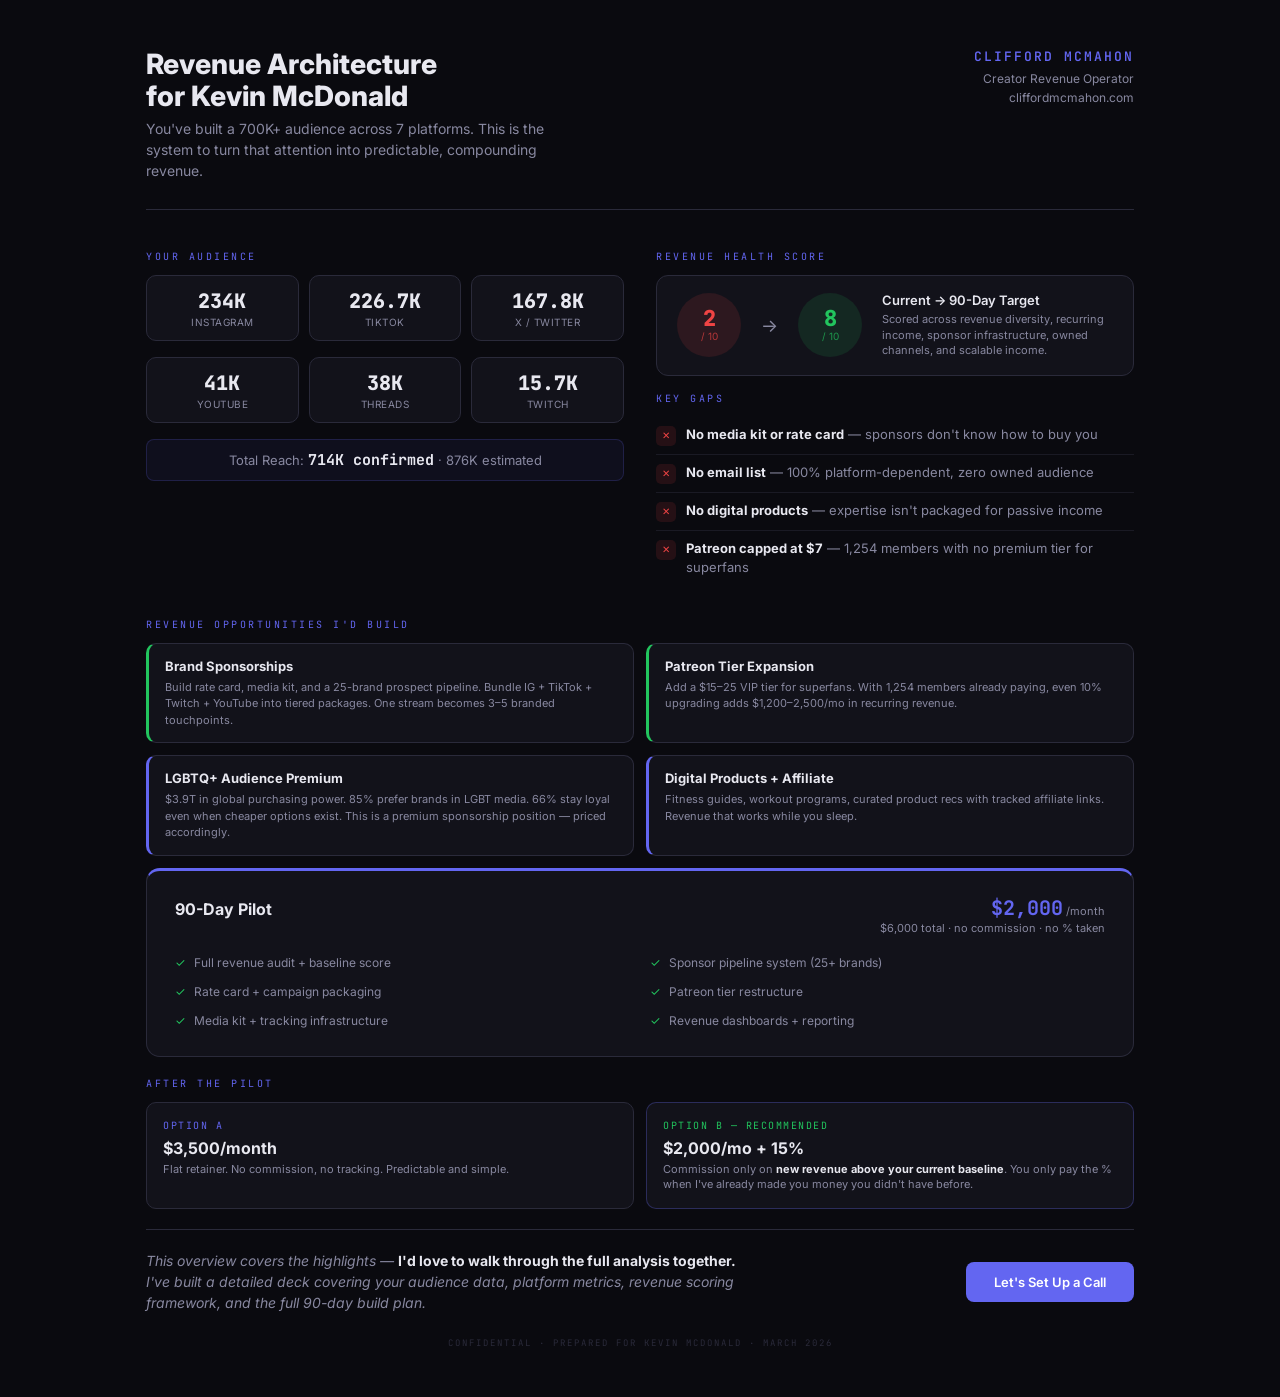
==== yourfriendkevin/index.html @ 560b9517 "Add Kevin's page at /yourfriendkevin" ====
<!DOCTYPE html>
<html lang="en">
<head>
<meta charset="UTF-8">
<meta name="viewport" content="width=device-width, initial-scale=1.0">
<title>Kevin McDonald — Revenue Architecture Overview</title>
<style>
  @import url('https://fonts.googleapis.com/css2?family=Inter:wght@300;400;500;600;700;800&family=JetBrains+Mono:wght@400;500&display=swap');

  :root {
    --bg: #0a0a0f;
    --surface: #12121a;
    --border: #2a2a3a;
    --text: #e8e8f0;
    --text-dim: #8888a0;
    --accent: #6366f1;
    --accent-glow: rgba(99,102,241,0.25);
    --green: #22c55e;
    --green-dim: rgba(34,197,94,0.12);
    --red: #ef4444;
    --red-dim: rgba(239,68,68,0.12);
  }

  * { margin: 0; padding: 0; box-sizing: border-box; }

  body {
    font-family: 'Inter', -apple-system, sans-serif;
    background: var(--bg);
    color: var(--text);
    min-height: 100vh;
    padding: 48px 56px;
    max-width: 1100px;
    margin: 0 auto;
  }

  /* ── HEADER ── */
  .header {
    display: flex;
    justify-content: space-between;
    align-items: flex-start;
    margin-bottom: 40px;
    padding-bottom: 28px;
    border-bottom: 1px solid var(--border);
  }

  .header-left h1 {
    font-size: 28px;
    font-weight: 800;
    line-height: 1.15;
    margin-bottom: 6px;
  }

  .header-left .tagline {
    font-size: 14px;
    color: var(--text-dim);
    line-height: 1.5;
    max-width: 420px;
  }

  .header-right {
    text-align: right;
    flex-shrink: 0;
  }

  .header-right .name {
    font-size: 13px;
    font-weight: 600;
    color: var(--accent);
    font-family: 'JetBrains Mono', monospace;
    text-transform: uppercase;
    letter-spacing: 2px;
    margin-bottom: 4px;
  }

  .header-right .contact {
    font-size: 12px;
    color: var(--text-dim);
    line-height: 1.6;
  }

  /* ── SECTION LABELS ── */
  .section-label {
    font-family: 'JetBrains Mono', monospace;
    font-size: 10px;
    text-transform: uppercase;
    letter-spacing: 2.5px;
    color: var(--accent);
    margin-bottom: 12px;
  }

  .section-title {
    font-size: 18px;
    font-weight: 700;
    margin-bottom: 16px;
  }

  /* ── TWO-COLUMN LAYOUT ── */
  .main-grid {
    display: grid;
    grid-template-columns: 1fr 1fr;
    gap: 32px;
    margin-bottom: 32px;
  }

  /* ── AUDIENCE STATS ── */
  .stats-row {
    display: grid;
    grid-template-columns: repeat(3, 1fr);
    gap: 10px;
    margin-bottom: 16px;
  }

  .stat-box {
    background: var(--surface);
    border: 1px solid var(--border);
    border-radius: 10px;
    padding: 12px 14px;
    text-align: center;
  }

  .stat-box .value {
    font-size: 20px;
    font-weight: 800;
    font-family: 'JetBrains Mono', monospace;
    color: var(--text);
  }

  .stat-box .label {
    font-size: 10px;
    color: var(--text-dim);
    text-transform: uppercase;
    letter-spacing: 0.5px;
    margin-top: 2px;
  }

  .total-reach {
    text-align: center;
    padding: 10px;
    background: rgba(99,102,241,0.06);
    border: 1px solid rgba(99,102,241,0.2);
    border-radius: 8px;
    font-size: 13px;
    color: var(--text-dim);
    margin-bottom: 4px;
  }

  .total-reach strong {
    color: var(--text);
    font-family: 'JetBrains Mono', monospace;
    font-size: 15px;
  }

  /* ── SCORE CARD ── */
  .score-card {
    display: flex;
    align-items: center;
    gap: 20px;
    background: var(--surface);
    border: 1px solid var(--border);
    border-radius: 12px;
    padding: 16px 20px;
    margin-bottom: 16px;
  }

  .score-circle {
    width: 64px;
    height: 64px;
    border-radius: 50%;
    display: flex;
    flex-direction: column;
    align-items: center;
    justify-content: center;
    flex-shrink: 0;
  }

  .score-circle .num {
    font-size: 22px;
    font-weight: 800;
    font-family: 'JetBrains Mono', monospace;
    line-height: 1;
  }

  .score-circle .denom {
    font-size: 10px;
    opacity: 0.7;
  }

  .score-detail { flex: 1; }

  .score-detail .score-title {
    font-size: 13px;
    font-weight: 600;
    margin-bottom: 4px;
  }

  .score-detail .score-desc {
    font-size: 11px;
    color: var(--text-dim);
    line-height: 1.4;
  }

  .arrow-between {
    font-size: 18px;
    color: var(--text-dim);
    flex-shrink: 0;
  }

  /* ── GAP LIST ── */
  .gap-list {
    list-style: none;
  }

  .gap-list li {
    display: flex;
    align-items: flex-start;
    gap: 10px;
    padding: 8px 0;
    font-size: 13px;
    line-height: 1.5;
    color: var(--text-dim);
    border-bottom: 1px solid rgba(42,42,58,0.5);
  }

  .gap-list li:last-child { border-bottom: none; }

  .gap-list .icon {
    flex-shrink: 0;
    width: 20px;
    height: 20px;
    border-radius: 5px;
    display: flex;
    align-items: center;
    justify-content: center;
    font-size: 10px;
    margin-top: 1px;
  }

  .gap-list strong { color: var(--text); }

  /* ── OPPORTUNITY CARDS ── */
  .opp-grid {
    display: grid;
    grid-template-columns: 1fr 1fr;
    gap: 12px;
    margin-bottom: 12px;
  }

  .opp-card {
    background: var(--surface);
    border: 1px solid var(--border);
    border-radius: 10px;
    padding: 14px 16px;
    border-left: 3px solid var(--accent);
  }

  .opp-card h4 {
    font-size: 13px;
    font-weight: 700;
    margin-bottom: 5px;
  }

  .opp-card p {
    font-size: 11px;
    color: var(--text-dim);
    line-height: 1.5;
  }

  /* ── PILOT SECTION ── */
  .pilot-section {
    background: var(--surface);
    border: 1px solid var(--border);
    border-radius: 14px;
    padding: 24px 28px;
    margin-bottom: 20px;
    border-top: 3px solid var(--accent);
  }

  .pilot-header {
    display: flex;
    justify-content: space-between;
    align-items: baseline;
    margin-bottom: 16px;
  }

  .pilot-header h3 {
    font-size: 16px;
    font-weight: 700;
  }

  .pilot-header .price {
    font-family: 'JetBrains Mono', monospace;
    font-size: 20px;
    font-weight: 700;
    color: var(--accent);
  }

  .pilot-header .price-note {
    font-size: 11px;
    color: var(--text-dim);
    font-family: 'Inter', sans-serif;
    font-weight: 400;
  }

  .pilot-deliverables {
    display: grid;
    grid-template-columns: 1fr 1fr;
    gap: 6px 20px;
  }

  .pilot-deliverables .item {
    font-size: 12px;
    color: var(--text-dim);
    padding: 4px 0;
    display: flex;
    align-items: center;
    gap: 8px;
  }

  .pilot-deliverables .check {
    color: var(--green);
    font-size: 12px;
    flex-shrink: 0;
  }

  /* ── AFTER PILOT ── */
  .after-pilot {
    display: grid;
    grid-template-columns: 1fr 1fr;
    gap: 12px;
    margin-bottom: 20px;
  }

  .option-card {
    background: var(--surface);
    border: 1px solid var(--border);
    border-radius: 10px;
    padding: 16px;
  }

  .option-card .option-label {
    font-family: 'JetBrains Mono', monospace;
    font-size: 10px;
    text-transform: uppercase;
    letter-spacing: 1.5px;
    margin-bottom: 6px;
  }

  .option-card .option-price {
    font-size: 16px;
    font-weight: 700;
    margin-bottom: 4px;
  }

  .option-card .option-desc {
    font-size: 11px;
    color: var(--text-dim);
    line-height: 1.4;
  }

  /* ── BOTTOM BAR ── */
  .bottom-bar {
    display: flex;
    justify-content: space-between;
    align-items: center;
    padding-top: 20px;
    border-top: 1px solid var(--border);
  }

  .bottom-bar .closing {
    font-size: 14px;
    color: var(--text-dim);
    max-width: 600px;
    line-height: 1.5;
    font-style: italic;
  }

  .bottom-bar .closing strong {
    color: var(--text);
    font-style: normal;
  }

  .cta-btn {
    background: var(--accent);
    color: white;
    border: none;
    padding: 12px 28px;
    border-radius: 8px;
    font-size: 13px;
    font-weight: 600;
    cursor: pointer;
    transition: all 0.2s;
    text-decoration: none;
    white-space: nowrap;
  }

  .cta-btn:hover {
    box-shadow: 0 0 20px var(--accent-glow);
    transform: translateY(-1px);
  }

  /* ── CONFIDENTIAL STRIP ── */
  .confidential {
    font-family: 'JetBrains Mono', monospace;
    font-size: 9px;
    text-transform: uppercase;
    letter-spacing: 2px;
    color: var(--border);
    text-align: center;
    margin-top: 24px;
  }

  /* ── PRINT ── */
  @media print {
    body { padding: 24px 32px; background: white; color: #1a1a2e; }
    .stat-box, .score-card, .opp-card, .pilot-section, .option-card { border-color: #ddd; background: #f9f9fc; }
    .section-label { color: #6366f1; }
    .cta-btn { display: none; }
  }
</style>
</head>
<body>

<!-- ══ HEADER ══ -->
<div class="header">
  <div class="header-left">
    <h1>Revenue Architecture<br>for Kevin McDonald</h1>
    <p class="tagline">You've built a 700K+ audience across 7 platforms. This is the system to turn that attention into predictable, compounding revenue.</p>
  </div>
  <div class="header-right">
    <div class="name">Clifford McMahon</div>
    <div class="contact">
      Creator Revenue Operator<br>
      cliffordmcmahon.com
    </div>
  </div>
</div>

<!-- ══ TOP ROW: AUDIENCE + SCORE ══ -->
<div class="main-grid">

  <!-- LEFT: Your Audience -->
  <div>
    <div class="section-label">Your Audience</div>

    <div class="stats-row">
      <div class="stat-box">
        <div class="value">234K</div>
        <div class="label">Instagram</div>
      </div>
      <div class="stat-box">
        <div class="value">226.7K</div>
        <div class="label">TikTok</div>
      </div>
      <div class="stat-box">
        <div class="value">167.8K</div>
        <div class="label">X / Twitter</div>
      </div>
    </div>
    <div class="stats-row">
      <div class="stat-box">
        <div class="value">41K</div>
        <div class="label">YouTube</div>
      </div>
      <div class="stat-box">
        <div class="value">38K</div>
        <div class="label">Threads</div>
      </div>
      <div class="stat-box">
        <div class="value">15.7K</div>
        <div class="label">Twitch</div>
      </div>
    </div>

    <div class="total-reach">
      Total Reach: <strong>714K confirmed</strong> · 876K estimated
    </div>
  </div>

  <!-- RIGHT: Revenue Health Score -->
  <div>
    <div class="section-label">Revenue Health Score</div>

    <div class="score-card">
      <div class="score-circle" style="background:var(--red-dim);color:var(--red);">
        <div class="num">2</div>
        <div class="denom">/ 10</div>
      </div>
      <div class="arrow-between">→</div>
      <div class="score-circle" style="background:var(--green-dim);color:var(--green);">
        <div class="num">8</div>
        <div class="denom">/ 10</div>
      </div>
      <div class="score-detail">
        <div class="score-title">Current → 90-Day Target</div>
        <div class="score-desc">Scored across revenue diversity, recurring income, sponsor infrastructure, owned channels, and scalable income.</div>
      </div>
    </div>

    <div class="section-label" style="margin-top:16px;">Key Gaps</div>
    <ul class="gap-list">
      <li>
        <span class="icon" style="background:var(--red-dim);color:var(--red);">✕</span>
        <span><strong>No media kit or rate card</strong> — sponsors don't know how to buy you</span>
      </li>
      <li>
        <span class="icon" style="background:var(--red-dim);color:var(--red);">✕</span>
        <span><strong>No email list</strong> — 100% platform-dependent, zero owned audience</span>
      </li>
      <li>
        <span class="icon" style="background:var(--red-dim);color:var(--red);">✕</span>
        <span><strong>No digital products</strong> — expertise isn't packaged for passive income</span>
      </li>
      <li>
        <span class="icon" style="background:var(--red-dim);color:var(--red);">✕</span>
        <span><strong>Patreon capped at $7</strong> — 1,254 members with no premium tier for superfans</span>
      </li>
    </ul>
  </div>
</div>

<!-- ══ MIDDLE: OPPORTUNITIES ══ -->
<div class="section-label">Revenue Opportunities I'd Build</div>
<div class="opp-grid">
  <div class="opp-card" style="border-left-color:var(--green);">
    <h4>Brand Sponsorships</h4>
    <p>Build rate card, media kit, and a 25-brand prospect pipeline. Bundle IG + TikTok + Twitch + YouTube into tiered packages. One stream becomes 3–5 branded touchpoints.</p>
  </div>
  <div class="opp-card" style="border-left-color:var(--green);">
    <h4>Patreon Tier Expansion</h4>
    <p>Add a $15–25 VIP tier for superfans. With 1,254 members already paying, even 10% upgrading adds $1,200–2,500/mo in recurring revenue.</p>
  </div>
  <div class="opp-card" style="border-left-color:var(--accent);">
    <h4>LGBTQ+ Audience Premium</h4>
    <p>$3.9T in global purchasing power. 85% prefer brands in LGBT media. 66% stay loyal even when cheaper options exist. This is a premium sponsorship position — priced accordingly.</p>
  </div>
  <div class="opp-card" style="border-left-color:var(--accent);">
    <h4>Digital Products + Affiliate</h4>
    <p>Fitness guides, workout programs, curated product recs with tracked affiliate links. Revenue that works while you sleep.</p>
  </div>
</div>

<!-- ══ PILOT + PRICING ══ -->
<div class="pilot-section">
  <div class="pilot-header">
    <h3>90-Day Pilot</h3>
    <div style="text-align:right;">
      <div class="price">$2,000<span class="price-note"> /month</span></div>
      <div style="font-size:11px;color:var(--text-dim);">$6,000 total · no commission · no % taken</div>
    </div>
  </div>
  <div class="pilot-deliverables">
    <div class="item"><span class="check">✓</span> Full revenue audit + baseline score</div>
    <div class="item"><span class="check">✓</span> Sponsor pipeline system (25+ brands)</div>
    <div class="item"><span class="check">✓</span> Rate card + campaign packaging</div>
    <div class="item"><span class="check">✓</span> Patreon tier restructure</div>
    <div class="item"><span class="check">✓</span> Media kit + tracking infrastructure</div>
    <div class="item"><span class="check">✓</span> Revenue dashboards + reporting</div>
  </div>
</div>

<div class="section-label">After The Pilot</div>
<div class="after-pilot">
  <div class="option-card">
    <div class="option-label" style="color:var(--accent);">Option A</div>
    <div class="option-price">$3,500/month</div>
    <div class="option-desc">Flat retainer. No commission, no tracking. Predictable and simple.</div>
  </div>
  <div class="option-card" style="border-color:rgba(99,102,241,0.3);">
    <div class="option-label" style="color:var(--green);">Option B — Recommended</div>
    <div class="option-price">$2,000/mo + 15%</div>
    <div class="option-desc">Commission only on <strong style="color:var(--text);">new revenue above your current baseline</strong>. You only pay the % when I've already made you money you didn't have before.</div>
  </div>
</div>

<!-- ══ BOTTOM ══ -->
<div class="bottom-bar">
  <div class="closing">
    This overview covers the highlights — <strong>I'd love to walk through the full analysis together.</strong> I've built a detailed deck covering your audience data, platform metrics, revenue scoring framework, and the full 90-day build plan.
  </div>
  <a href="mailto:rycliffmc@gmail.com?subject=Revenue%20Architecture%20—%20Let's%20Talk" class="cta-btn">Let's Set Up a Call</a>
</div>

<div class="confidential">Confidential · Prepared for Kevin McDonald · March 2026</div>

</body>
</html>
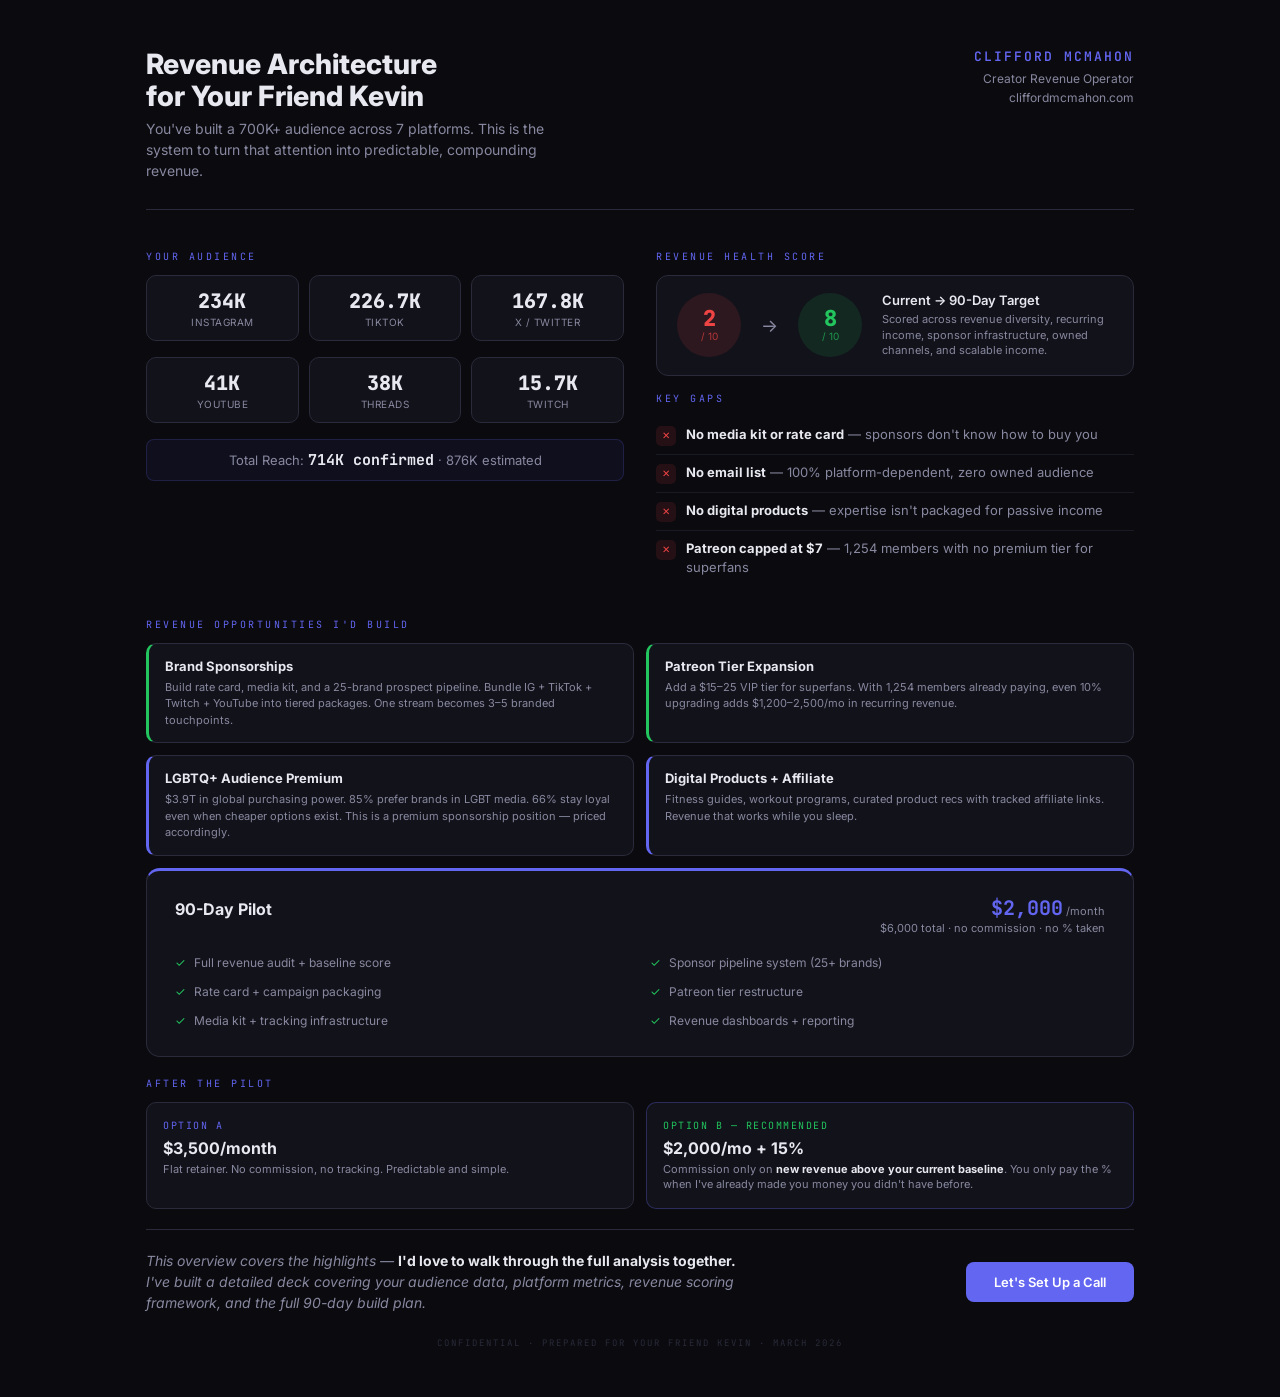
==== commit d4a33428: "Update Kevin's name to Your Friend Kevin" ====
--- a/yourfriendkevin/index.html
+++ b/yourfriendkevin/index.html
@@ -1,586 +1,627 @@
 <!DOCTYPE html>
 <html lang="en">
+
 <head>
-<meta charset="UTF-8">
-<meta name="viewport" content="width=device-width, initial-scale=1.0">
-<title>Kevin McDonald — Revenue Architecture Overview</title>
-<style>
-  @import url('https://fonts.googleapis.com/css2?family=Inter:wght@300;400;500;600;700;800&family=JetBrains+Mono:wght@400;500&display=swap');
-
-  :root {
-    --bg: #0a0a0f;
-    --surface: #12121a;
-    --border: #2a2a3a;
-    --text: #e8e8f0;
-    --text-dim: #8888a0;
-    --accent: #6366f1;
-    --accent-glow: rgba(99,102,241,0.25);
-    --green: #22c55e;
-    --green-dim: rgba(34,197,94,0.12);
-    --red: #ef4444;
-    --red-dim: rgba(239,68,68,0.12);
-  }
-
-  * { margin: 0; padding: 0; box-sizing: border-box; }
-
-  body {
-    font-family: 'Inter', -apple-system, sans-serif;
-    background: var(--bg);
-    color: var(--text);
-    min-height: 100vh;
-    padding: 48px 56px;
-    max-width: 1100px;
-    margin: 0 auto;
-  }
-
-  /* ── HEADER ── */
-  .header {
-    display: flex;
-    justify-content: space-between;
-    align-items: flex-start;
-    margin-bottom: 40px;
-    padding-bottom: 28px;
-    border-bottom: 1px solid var(--border);
-  }
-
-  .header-left h1 {
-    font-size: 28px;
-    font-weight: 800;
-    line-height: 1.15;
-    margin-bottom: 6px;
-  }
-
-  .header-left .tagline {
-    font-size: 14px;
-    color: var(--text-dim);
-    line-height: 1.5;
-    max-width: 420px;
-  }
-
-  .header-right {
-    text-align: right;
-    flex-shrink: 0;
-  }
-
-  .header-right .name {
-    font-size: 13px;
-    font-weight: 600;
-    color: var(--accent);
-    font-family: 'JetBrains Mono', monospace;
-    text-transform: uppercase;
-    letter-spacing: 2px;
-    margin-bottom: 4px;
-  }
-
-  .header-right .contact {
-    font-size: 12px;
-    color: var(--text-dim);
-    line-height: 1.6;
-  }
-
-  /* ── SECTION LABELS ── */
-  .section-label {
-    font-family: 'JetBrains Mono', monospace;
-    font-size: 10px;
-    text-transform: uppercase;
-    letter-spacing: 2.5px;
-    color: var(--accent);
-    margin-bottom: 12px;
-  }
-
-  .section-title {
-    font-size: 18px;
-    font-weight: 700;
-    margin-bottom: 16px;
-  }
-
-  /* ── TWO-COLUMN LAYOUT ── */
-  .main-grid {
-    display: grid;
-    grid-template-columns: 1fr 1fr;
-    gap: 32px;
-    margin-bottom: 32px;
-  }
-
-  /* ── AUDIENCE STATS ── */
-  .stats-row {
-    display: grid;
-    grid-template-columns: repeat(3, 1fr);
-    gap: 10px;
-    margin-bottom: 16px;
-  }
-
-  .stat-box {
-    background: var(--surface);
-    border: 1px solid var(--border);
-    border-radius: 10px;
-    padding: 12px 14px;
-    text-align: center;
-  }
-
-  .stat-box .value {
-    font-size: 20px;
-    font-weight: 800;
-    font-family: 'JetBrains Mono', monospace;
-    color: var(--text);
-  }
-
-  .stat-box .label {
-    font-size: 10px;
-    color: var(--text-dim);
-    text-transform: uppercase;
-    letter-spacing: 0.5px;
-    margin-top: 2px;
-  }
-
-  .total-reach {
-    text-align: center;
-    padding: 10px;
-    background: rgba(99,102,241,0.06);
-    border: 1px solid rgba(99,102,241,0.2);
-    border-radius: 8px;
-    font-size: 13px;
-    color: var(--text-dim);
-    margin-bottom: 4px;
-  }
-
-  .total-reach strong {
-    color: var(--text);
-    font-family: 'JetBrains Mono', monospace;
-    font-size: 15px;
-  }
-
-  /* ── SCORE CARD ── */
-  .score-card {
-    display: flex;
-    align-items: center;
-    gap: 20px;
-    background: var(--surface);
-    border: 1px solid var(--border);
-    border-radius: 12px;
-    padding: 16px 20px;
-    margin-bottom: 16px;
-  }
-
-  .score-circle {
-    width: 64px;
-    height: 64px;
-    border-radius: 50%;
-    display: flex;
-    flex-direction: column;
-    align-items: center;
-    justify-content: center;
-    flex-shrink: 0;
-  }
-
-  .score-circle .num {
-    font-size: 22px;
-    font-weight: 800;
-    font-family: 'JetBrains Mono', monospace;
-    line-height: 1;
-  }
-
-  .score-circle .denom {
-    font-size: 10px;
-    opacity: 0.7;
-  }
-
-  .score-detail { flex: 1; }
-
-  .score-detail .score-title {
-    font-size: 13px;
-    font-weight: 600;
-    margin-bottom: 4px;
-  }
-
-  .score-detail .score-desc {
-    font-size: 11px;
-    color: var(--text-dim);
-    line-height: 1.4;
-  }
-
-  .arrow-between {
-    font-size: 18px;
-    color: var(--text-dim);
-    flex-shrink: 0;
-  }
-
-  /* ── GAP LIST ── */
-  .gap-list {
-    list-style: none;
-  }
-
-  .gap-list li {
-    display: flex;
-    align-items: flex-start;
-    gap: 10px;
-    padding: 8px 0;
-    font-size: 13px;
-    line-height: 1.5;
-    color: var(--text-dim);
-    border-bottom: 1px solid rgba(42,42,58,0.5);
-  }
-
-  .gap-list li:last-child { border-bottom: none; }
-
-  .gap-list .icon {
-    flex-shrink: 0;
-    width: 20px;
-    height: 20px;
-    border-radius: 5px;
-    display: flex;
-    align-items: center;
-    justify-content: center;
-    font-size: 10px;
-    margin-top: 1px;
-  }
-
-  .gap-list strong { color: var(--text); }
-
-  /* ── OPPORTUNITY CARDS ── */
-  .opp-grid {
-    display: grid;
-    grid-template-columns: 1fr 1fr;
-    gap: 12px;
-    margin-bottom: 12px;
-  }
-
-  .opp-card {
-    background: var(--surface);
-    border: 1px solid var(--border);
-    border-radius: 10px;
-    padding: 14px 16px;
-    border-left: 3px solid var(--accent);
-  }
-
-  .opp-card h4 {
-    font-size: 13px;
-    font-weight: 700;
-    margin-bottom: 5px;
-  }
-
-  .opp-card p {
-    font-size: 11px;
-    color: var(--text-dim);
-    line-height: 1.5;
-  }
-
-  /* ── PILOT SECTION ── */
-  .pilot-section {
-    background: var(--surface);
-    border: 1px solid var(--border);
-    border-radius: 14px;
-    padding: 24px 28px;
-    margin-bottom: 20px;
-    border-top: 3px solid var(--accent);
-  }
-
-  .pilot-header {
-    display: flex;
-    justify-content: space-between;
-    align-items: baseline;
-    margin-bottom: 16px;
-  }
-
-  .pilot-header h3 {
-    font-size: 16px;
-    font-weight: 700;
-  }
-
-  .pilot-header .price {
-    font-family: 'JetBrains Mono', monospace;
-    font-size: 20px;
-    font-weight: 700;
-    color: var(--accent);
-  }
-
-  .pilot-header .price-note {
-    font-size: 11px;
-    color: var(--text-dim);
-    font-family: 'Inter', sans-serif;
-    font-weight: 400;
-  }
-
-  .pilot-deliverables {
-    display: grid;
-    grid-template-columns: 1fr 1fr;
-    gap: 6px 20px;
-  }
-
-  .pilot-deliverables .item {
-    font-size: 12px;
-    color: var(--text-dim);
-    padding: 4px 0;
-    display: flex;
-    align-items: center;
-    gap: 8px;
-  }
-
-  .pilot-deliverables .check {
-    color: var(--green);
-    font-size: 12px;
-    flex-shrink: 0;
-  }
-
-  /* ── AFTER PILOT ── */
-  .after-pilot {
-    display: grid;
-    grid-template-columns: 1fr 1fr;
-    gap: 12px;
-    margin-bottom: 20px;
-  }
-
-  .option-card {
-    background: var(--surface);
-    border: 1px solid var(--border);
-    border-radius: 10px;
-    padding: 16px;
-  }
-
-  .option-card .option-label {
-    font-family: 'JetBrains Mono', monospace;
-    font-size: 10px;
-    text-transform: uppercase;
-    letter-spacing: 1.5px;
-    margin-bottom: 6px;
-  }
-
-  .option-card .option-price {
-    font-size: 16px;
-    font-weight: 700;
-    margin-bottom: 4px;
-  }
-
-  .option-card .option-desc {
-    font-size: 11px;
-    color: var(--text-dim);
-    line-height: 1.4;
-  }
-
-  /* ── BOTTOM BAR ── */
-  .bottom-bar {
-    display: flex;
-    justify-content: space-between;
-    align-items: center;
-    padding-top: 20px;
-    border-top: 1px solid var(--border);
-  }
-
-  .bottom-bar .closing {
-    font-size: 14px;
-    color: var(--text-dim);
-    max-width: 600px;
-    line-height: 1.5;
-    font-style: italic;
-  }
-
-  .bottom-bar .closing strong {
-    color: var(--text);
-    font-style: normal;
-  }
-
-  .cta-btn {
-    background: var(--accent);
-    color: white;
-    border: none;
-    padding: 12px 28px;
-    border-radius: 8px;
-    font-size: 13px;
-    font-weight: 600;
-    cursor: pointer;
-    transition: all 0.2s;
-    text-decoration: none;
-    white-space: nowrap;
-  }
-
-  .cta-btn:hover {
-    box-shadow: 0 0 20px var(--accent-glow);
-    transform: translateY(-1px);
-  }
-
-  /* ── CONFIDENTIAL STRIP ── */
-  .confidential {
-    font-family: 'JetBrains Mono', monospace;
-    font-size: 9px;
-    text-transform: uppercase;
-    letter-spacing: 2px;
-    color: var(--border);
-    text-align: center;
-    margin-top: 24px;
-  }
-
-  /* ── PRINT ── */
-  @media print {
-    body { padding: 24px 32px; background: white; color: #1a1a2e; }
-    .stat-box, .score-card, .opp-card, .pilot-section, .option-card { border-color: #ddd; background: #f9f9fc; }
-    .section-label { color: #6366f1; }
-    .cta-btn { display: none; }
-  }
-</style>
+  <meta charset="UTF-8">
+  <meta name="viewport" content="width=device-width, initial-scale=1.0">
+  <title>Your Friend Kevin — Revenue Architecture Overview</title>
+  <style>
+    @import url('https://fonts.googleapis.com/css2?family=Inter:wght@300;400;500;600;700;800&family=JetBrains+Mono:wght@400;500&display=swap');
+
+    :root {
+      --bg: #0a0a0f;
+      --surface: #12121a;
+      --border: #2a2a3a;
+      --text: #e8e8f0;
+      --text-dim: #8888a0;
+      --accent: #6366f1;
+      --accent-glow: rgba(99, 102, 241, 0.25);
+      --green: #22c55e;
+      --green-dim: rgba(34, 197, 94, 0.12);
+      --red: #ef4444;
+      --red-dim: rgba(239, 68, 68, 0.12);
+    }
+
+    * {
+      margin: 0;
+      padding: 0;
+      box-sizing: border-box;
+    }
+
+    body {
+      font-family: 'Inter', -apple-system, sans-serif;
+      background: var(--bg);
+      color: var(--text);
+      min-height: 100vh;
+      padding: 48px 56px;
+      max-width: 1100px;
+      margin: 0 auto;
+    }
+
+    /* ── HEADER ── */
+    .header {
+      display: flex;
+      justify-content: space-between;
+      align-items: flex-start;
+      margin-bottom: 40px;
+      padding-bottom: 28px;
+      border-bottom: 1px solid var(--border);
+    }
+
+    .header-left h1 {
+      font-size: 28px;
+      font-weight: 800;
+      line-height: 1.15;
+      margin-bottom: 6px;
+    }
+
+    .header-left .tagline {
+      font-size: 14px;
+      color: var(--text-dim);
+      line-height: 1.5;
+      max-width: 420px;
+    }
+
+    .header-right {
+      text-align: right;
+      flex-shrink: 0;
+    }
+
+    .header-right .name {
+      font-size: 13px;
+      font-weight: 600;
+      color: var(--accent);
+      font-family: 'JetBrains Mono', monospace;
+      text-transform: uppercase;
+      letter-spacing: 2px;
+      margin-bottom: 4px;
+    }
+
+    .header-right .contact {
+      font-size: 12px;
+      color: var(--text-dim);
+      line-height: 1.6;
+    }
+
+    /* ── SECTION LABELS ── */
+    .section-label {
+      font-family: 'JetBrains Mono', monospace;
+      font-size: 10px;
+      text-transform: uppercase;
+      letter-spacing: 2.5px;
+      color: var(--accent);
+      margin-bottom: 12px;
+    }
+
+    .section-title {
+      font-size: 18px;
+      font-weight: 700;
+      margin-bottom: 16px;
+    }
+
+    /* ── TWO-COLUMN LAYOUT ── */
+    .main-grid {
+      display: grid;
+      grid-template-columns: 1fr 1fr;
+      gap: 32px;
+      margin-bottom: 32px;
+    }
+
+    /* ── AUDIENCE STATS ── */
+    .stats-row {
+      display: grid;
+      grid-template-columns: repeat(3, 1fr);
+      gap: 10px;
+      margin-bottom: 16px;
+    }
+
+    .stat-box {
+      background: var(--surface);
+      border: 1px solid var(--border);
+      border-radius: 10px;
+      padding: 12px 14px;
+      text-align: center;
+    }
+
+    .stat-box .value {
+      font-size: 20px;
+      font-weight: 800;
+      font-family: 'JetBrains Mono', monospace;
+      color: var(--text);
+    }
+
+    .stat-box .label {
+      font-size: 10px;
+      color: var(--text-dim);
+      text-transform: uppercase;
+      letter-spacing: 0.5px;
+      margin-top: 2px;
+    }
+
+    .total-reach {
+      text-align: center;
+      padding: 10px;
+      background: rgba(99, 102, 241, 0.06);
+      border: 1px solid rgba(99, 102, 241, 0.2);
+      border-radius: 8px;
+      font-size: 13px;
+      color: var(--text-dim);
+      margin-bottom: 4px;
+    }
+
+    .total-reach strong {
+      color: var(--text);
+      font-family: 'JetBrains Mono', monospace;
+      font-size: 15px;
+    }
+
+    /* ── SCORE CARD ── */
+    .score-card {
+      display: flex;
+      align-items: center;
+      gap: 20px;
+      background: var(--surface);
+      border: 1px solid var(--border);
+      border-radius: 12px;
+      padding: 16px 20px;
+      margin-bottom: 16px;
+    }
+
+    .score-circle {
+      width: 64px;
+      height: 64px;
+      border-radius: 50%;
+      display: flex;
+      flex-direction: column;
+      align-items: center;
+      justify-content: center;
+      flex-shrink: 0;
+    }
+
+    .score-circle .num {
+      font-size: 22px;
+      font-weight: 800;
+      font-family: 'JetBrains Mono', monospace;
+      line-height: 1;
+    }
+
+    .score-circle .denom {
+      font-size: 10px;
+      opacity: 0.7;
+    }
+
+    .score-detail {
+      flex: 1;
+    }
+
+    .score-detail .score-title {
+      font-size: 13px;
+      font-weight: 600;
+      margin-bottom: 4px;
+    }
+
+    .score-detail .score-desc {
+      font-size: 11px;
+      color: var(--text-dim);
+      line-height: 1.4;
+    }
+
+    .arrow-between {
+      font-size: 18px;
+      color: var(--text-dim);
+      flex-shrink: 0;
+    }
+
+    /* ── GAP LIST ── */
+    .gap-list {
+      list-style: none;
+    }
+
+    .gap-list li {
+      display: flex;
+      align-items: flex-start;
+      gap: 10px;
+      padding: 8px 0;
+      font-size: 13px;
+      line-height: 1.5;
+      color: var(--text-dim);
+      border-bottom: 1px solid rgba(42, 42, 58, 0.5);
+    }
+
+    .gap-list li:last-child {
+      border-bottom: none;
+    }
+
+    .gap-list .icon {
+      flex-shrink: 0;
+      width: 20px;
+      height: 20px;
+      border-radius: 5px;
+      display: flex;
+      align-items: center;
+      justify-content: center;
+      font-size: 10px;
+      margin-top: 1px;
+    }
+
+    .gap-list strong {
+      color: var(--text);
+    }
+
+    /* ── OPPORTUNITY CARDS ── */
+    .opp-grid {
+      display: grid;
+      grid-template-columns: 1fr 1fr;
+      gap: 12px;
+      margin-bottom: 12px;
+    }
+
+    .opp-card {
+      background: var(--surface);
+      border: 1px solid var(--border);
+      border-radius: 10px;
+      padding: 14px 16px;
+      border-left: 3px solid var(--accent);
+    }
+
+    .opp-card h4 {
+      font-size: 13px;
+      font-weight: 700;
+      margin-bottom: 5px;
+    }
+
+    .opp-card p {
+      font-size: 11px;
+      color: var(--text-dim);
+      line-height: 1.5;
+    }
+
+    /* ── PILOT SECTION ── */
+    .pilot-section {
+      background: var(--surface);
+      border: 1px solid var(--border);
+      border-radius: 14px;
+      padding: 24px 28px;
+      margin-bottom: 20px;
+      border-top: 3px solid var(--accent);
+    }
+
+    .pilot-header {
+      display: flex;
+      justify-content: space-between;
+      align-items: baseline;
+      margin-bottom: 16px;
+    }
+
+    .pilot-header h3 {
+      font-size: 16px;
+      font-weight: 700;
+    }
+
+    .pilot-header .price {
+      font-family: 'JetBrains Mono', monospace;
+      font-size: 20px;
+      font-weight: 700;
+      color: var(--accent);
+    }
+
+    .pilot-header .price-note {
+      font-size: 11px;
+      color: var(--text-dim);
+      font-family: 'Inter', sans-serif;
+      font-weight: 400;
+    }
+
+    .pilot-deliverables {
+      display: grid;
+      grid-template-columns: 1fr 1fr;
+      gap: 6px 20px;
+    }
+
+    .pilot-deliverables .item {
+      font-size: 12px;
+      color: var(--text-dim);
+      padding: 4px 0;
+      display: flex;
+      align-items: center;
+      gap: 8px;
+    }
+
+    .pilot-deliverables .check {
+      color: var(--green);
+      font-size: 12px;
+      flex-shrink: 0;
+    }
+
+    /* ── AFTER PILOT ── */
+    .after-pilot {
+      display: grid;
+      grid-template-columns: 1fr 1fr;
+      gap: 12px;
+      margin-bottom: 20px;
+    }
+
+    .option-card {
+      background: var(--surface);
+      border: 1px solid var(--border);
+      border-radius: 10px;
+      padding: 16px;
+    }
+
+    .option-card .option-label {
+      font-family: 'JetBrains Mono', monospace;
+      font-size: 10px;
+      text-transform: uppercase;
+      letter-spacing: 1.5px;
+      margin-bottom: 6px;
+    }
+
+    .option-card .option-price {
+      font-size: 16px;
+      font-weight: 700;
+      margin-bottom: 4px;
+    }
+
+    .option-card .option-desc {
+      font-size: 11px;
+      color: var(--text-dim);
+      line-height: 1.4;
+    }
+
+    /* ── BOTTOM BAR ── */
+    .bottom-bar {
+      display: flex;
+      justify-content: space-between;
+      align-items: center;
+      padding-top: 20px;
+      border-top: 1px solid var(--border);
+    }
+
+    .bottom-bar .closing {
+      font-size: 14px;
+      color: var(--text-dim);
+      max-width: 600px;
+      line-height: 1.5;
+      font-style: italic;
+    }
+
+    .bottom-bar .closing strong {
+      color: var(--text);
+      font-style: normal;
+    }
+
+    .cta-btn {
+      background: var(--accent);
+      color: white;
+      border: none;
+      padding: 12px 28px;
+      border-radius: 8px;
+      font-size: 13px;
+      font-weight: 600;
+      cursor: pointer;
+      transition: all 0.2s;
+      text-decoration: none;
+      white-space: nowrap;
+    }
+
+    .cta-btn:hover {
+      box-shadow: 0 0 20px var(--accent-glow);
+      transform: translateY(-1px);
+    }
+
+    /* ── CONFIDENTIAL STRIP ── */
+    .confidential {
+      font-family: 'JetBrains Mono', monospace;
+      font-size: 9px;
+      text-transform: uppercase;
+      letter-spacing: 2px;
+      color: var(--border);
+      text-align: center;
+      margin-top: 24px;
+    }
+
+    /* ── PRINT ── */
+    @media print {
+      body {
+        padding: 24px 32px;
+        background: white;
+        color: #1a1a2e;
+      }
+
+      .stat-box,
+      .score-card,
+      .opp-card,
+      .pilot-section,
+      .option-card {
+        border-color: #ddd;
+        background: #f9f9fc;
+      }
+
+      .section-label {
+        color: #6366f1;
+      }
+
+      .cta-btn {
+        display: none;
+      }
+    }
+  </style>
 </head>
+
 <body>
 
-<!-- ══ HEADER ══ -->
-<div class="header">
-  <div class="header-left">
-    <h1>Revenue Architecture<br>for Kevin McDonald</h1>
-    <p class="tagline">You've built a 700K+ audience across 7 platforms. This is the system to turn that attention into predictable, compounding revenue.</p>
+  <!-- ══ HEADER ══ -->
+  <div class="header">
+    <div class="header-left">
+      <h1>Revenue Architecture<br>for Your Friend Kevin</h1>
+      <p class="tagline">You've built a 700K+ audience across 7 platforms. This is the system to turn that attention
+        into predictable, compounding revenue.</p>
+    </div>
+    <div class="header-right">
+      <div class="name">Clifford McMahon</div>
+      <div class="contact">
+        Creator Revenue Operator<br>
+        cliffordmcmahon.com
+      </div>
+    </div>
   </div>
-  <div class="header-right">
-    <div class="name">Clifford McMahon</div>
-    <div class="contact">
-      Creator Revenue Operator<br>
-      cliffordmcmahon.com
+
+  <!-- ══ TOP ROW: AUDIENCE + SCORE ══ -->
+  <div class="main-grid">
+
+    <!-- LEFT: Your Audience -->
+    <div>
+      <div class="section-label">Your Audience</div>
+
+      <div class="stats-row">
+        <div class="stat-box">
+          <div class="value">234K</div>
+          <div class="label">Instagram</div>
+        </div>
+        <div class="stat-box">
+          <div class="value">226.7K</div>
+          <div class="label">TikTok</div>
+        </div>
+        <div class="stat-box">
+          <div class="value">167.8K</div>
+          <div class="label">X / Twitter</div>
+        </div>
+      </div>
+      <div class="stats-row">
+        <div class="stat-box">
+          <div class="value">41K</div>
+          <div class="label">YouTube</div>
+        </div>
+        <div class="stat-box">
+          <div class="value">38K</div>
+          <div class="label">Threads</div>
+        </div>
+        <div class="stat-box">
+          <div class="value">15.7K</div>
+          <div class="label">Twitch</div>
+        </div>
+      </div>
+
+      <div class="total-reach">
+        Total Reach: <strong>714K confirmed</strong> · 876K estimated
+      </div>
+    </div>
+
+    <!-- RIGHT: Revenue Health Score -->
+    <div>
+      <div class="section-label">Revenue Health Score</div>
+
+      <div class="score-card">
+        <div class="score-circle" style="background:var(--red-dim);color:var(--red);">
+          <div class="num">2</div>
+          <div class="denom">/ 10</div>
+        </div>
+        <div class="arrow-between">→</div>
+        <div class="score-circle" style="background:var(--green-dim);color:var(--green);">
+          <div class="num">8</div>
+          <div class="denom">/ 10</div>
+        </div>
+        <div class="score-detail">
+          <div class="score-title">Current → 90-Day Target</div>
+          <div class="score-desc">Scored across revenue diversity, recurring income, sponsor infrastructure, owned
+            channels, and scalable income.</div>
+        </div>
+      </div>
+
+      <div class="section-label" style="margin-top:16px;">Key Gaps</div>
+      <ul class="gap-list">
+        <li>
+          <span class="icon" style="background:var(--red-dim);color:var(--red);">✕</span>
+          <span><strong>No media kit or rate card</strong> — sponsors don't know how to buy you</span>
+        </li>
+        <li>
+          <span class="icon" style="background:var(--red-dim);color:var(--red);">✕</span>
+          <span><strong>No email list</strong> — 100% platform-dependent, zero owned audience</span>
+        </li>
+        <li>
+          <span class="icon" style="background:var(--red-dim);color:var(--red);">✕</span>
+          <span><strong>No digital products</strong> — expertise isn't packaged for passive income</span>
+        </li>
+        <li>
+          <span class="icon" style="background:var(--red-dim);color:var(--red);">✕</span>
+          <span><strong>Patreon capped at $7</strong> — 1,254 members with no premium tier for superfans</span>
+        </li>
+      </ul>
     </div>
   </div>
-</div>
-
-<!-- ══ TOP ROW: AUDIENCE + SCORE ══ -->
-<div class="main-grid">
-
-  <!-- LEFT: Your Audience -->
-  <div>
-    <div class="section-label">Your Audience</div>
-
-    <div class="stats-row">
-      <div class="stat-box">
-        <div class="value">234K</div>
-        <div class="label">Instagram</div>
+
+  <!-- ══ MIDDLE: OPPORTUNITIES ══ -->
+  <div class="section-label">Revenue Opportunities I'd Build</div>
+  <div class="opp-grid">
+    <div class="opp-card" style="border-left-color:var(--green);">
+      <h4>Brand Sponsorships</h4>
+      <p>Build rate card, media kit, and a 25-brand prospect pipeline. Bundle IG + TikTok + Twitch + YouTube into tiered
+        packages. One stream becomes 3–5 branded touchpoints.</p>
+    </div>
+    <div class="opp-card" style="border-left-color:var(--green);">
+      <h4>Patreon Tier Expansion</h4>
+      <p>Add a $15–25 VIP tier for superfans. With 1,254 members already paying, even 10% upgrading adds $1,200–2,500/mo
+        in recurring revenue.</p>
+    </div>
+    <div class="opp-card" style="border-left-color:var(--accent);">
+      <h4>LGBTQ+ Audience Premium</h4>
+      <p>$3.9T in global purchasing power. 85% prefer brands in LGBT media. 66% stay loyal even when cheaper options
+        exist. This is a premium sponsorship position — priced accordingly.</p>
+    </div>
+    <div class="opp-card" style="border-left-color:var(--accent);">
+      <h4>Digital Products + Affiliate</h4>
+      <p>Fitness guides, workout programs, curated product recs with tracked affiliate links. Revenue that works while
+        you sleep.</p>
+    </div>
+  </div>
+
+  <!-- ══ PILOT + PRICING ══ -->
+  <div class="pilot-section">
+    <div class="pilot-header">
+      <h3>90-Day Pilot</h3>
+      <div style="text-align:right;">
+        <div class="price">$2,000<span class="price-note"> /month</span></div>
+        <div style="font-size:11px;color:var(--text-dim);">$6,000 total · no commission · no % taken</div>
       </div>
-      <div class="stat-box">
-        <div class="value">226.7K</div>
-        <div class="label">TikTok</div>
-      </div>
-      <div class="stat-box">
-        <div class="value">167.8K</div>
-        <div class="label">X / Twitter</div>
-      </div>
-    </div>
-    <div class="stats-row">
-      <div class="stat-box">
-        <div class="value">41K</div>
-        <div class="label">YouTube</div>
-      </div>
-      <div class="stat-box">
-        <div class="value">38K</div>
-        <div class="label">Threads</div>
-      </div>
-      <div class="stat-box">
-        <div class="value">15.7K</div>
-        <div class="label">Twitch</div>
-      </div>
-    </div>
-
-    <div class="total-reach">
-      Total Reach: <strong>714K confirmed</strong> · 876K estimated
+    </div>
+    <div class="pilot-deliverables">
+      <div class="item"><span class="check">✓</span> Full revenue audit + baseline score</div>
+      <div class="item"><span class="check">✓</span> Sponsor pipeline system (25+ brands)</div>
+      <div class="item"><span class="check">✓</span> Rate card + campaign packaging</div>
+      <div class="item"><span class="check">✓</span> Patreon tier restructure</div>
+      <div class="item"><span class="check">✓</span> Media kit + tracking infrastructure</div>
+      <div class="item"><span class="check">✓</span> Revenue dashboards + reporting</div>
     </div>
   </div>
 
-  <!-- RIGHT: Revenue Health Score -->
-  <div>
-    <div class="section-label">Revenue Health Score</div>
-
-    <div class="score-card">
-      <div class="score-circle" style="background:var(--red-dim);color:var(--red);">
-        <div class="num">2</div>
-        <div class="denom">/ 10</div>
-      </div>
-      <div class="arrow-between">→</div>
-      <div class="score-circle" style="background:var(--green-dim);color:var(--green);">
-        <div class="num">8</div>
-        <div class="denom">/ 10</div>
-      </div>
-      <div class="score-detail">
-        <div class="score-title">Current → 90-Day Target</div>
-        <div class="score-desc">Scored across revenue diversity, recurring income, sponsor infrastructure, owned channels, and scalable income.</div>
-      </div>
-    </div>
-
-    <div class="section-label" style="margin-top:16px;">Key Gaps</div>
-    <ul class="gap-list">
-      <li>
-        <span class="icon" style="background:var(--red-dim);color:var(--red);">✕</span>
-        <span><strong>No media kit or rate card</strong> — sponsors don't know how to buy you</span>
-      </li>
-      <li>
-        <span class="icon" style="background:var(--red-dim);color:var(--red);">✕</span>
-        <span><strong>No email list</strong> — 100% platform-dependent, zero owned audience</span>
-      </li>
-      <li>
-        <span class="icon" style="background:var(--red-dim);color:var(--red);">✕</span>
-        <span><strong>No digital products</strong> — expertise isn't packaged for passive income</span>
-      </li>
-      <li>
-        <span class="icon" style="background:var(--red-dim);color:var(--red);">✕</span>
-        <span><strong>Patreon capped at $7</strong> — 1,254 members with no premium tier for superfans</span>
-      </li>
-    </ul>
+  <div class="section-label">After The Pilot</div>
+  <div class="after-pilot">
+    <div class="option-card">
+      <div class="option-label" style="color:var(--accent);">Option A</div>
+      <div class="option-price">$3,500/month</div>
+      <div class="option-desc">Flat retainer. No commission, no tracking. Predictable and simple.</div>
+    </div>
+    <div class="option-card" style="border-color:rgba(99,102,241,0.3);">
+      <div class="option-label" style="color:var(--green);">Option B — Recommended</div>
+      <div class="option-price">$2,000/mo + 15%</div>
+      <div class="option-desc">Commission only on <strong style="color:var(--text);">new revenue above your current
+          baseline</strong>. You only pay the % when I've already made you money you didn't have before.</div>
+    </div>
   </div>
-</div>
-
-<!-- ══ MIDDLE: OPPORTUNITIES ══ -->
-<div class="section-label">Revenue Opportunities I'd Build</div>
-<div class="opp-grid">
-  <div class="opp-card" style="border-left-color:var(--green);">
-    <h4>Brand Sponsorships</h4>
-    <p>Build rate card, media kit, and a 25-brand prospect pipeline. Bundle IG + TikTok + Twitch + YouTube into tiered packages. One stream becomes 3–5 branded touchpoints.</p>
+
+  <!-- ══ BOTTOM ══ -->
+  <div class="bottom-bar">
+    <div class="closing">
+      This overview covers the highlights — <strong>I'd love to walk through the full analysis together.</strong> I've
+      built a detailed deck covering your audience data, platform metrics, revenue scoring framework, and the full
+      90-day build plan.
+    </div>
+    <a href="mailto:rycliffmc@gmail.com?subject=Revenue%20Architecture%20—%20Let's%20Talk" class="cta-btn">Let's Set Up
+      a Call</a>
   </div>
-  <div class="opp-card" style="border-left-color:var(--green);">
-    <h4>Patreon Tier Expansion</h4>
-    <p>Add a $15–25 VIP tier for superfans. With 1,254 members already paying, even 10% upgrading adds $1,200–2,500/mo in recurring revenue.</p>
-  </div>
-  <div class="opp-card" style="border-left-color:var(--accent);">
-    <h4>LGBTQ+ Audience Premium</h4>
-    <p>$3.9T in global purchasing power. 85% prefer brands in LGBT media. 66% stay loyal even when cheaper options exist. This is a premium sponsorship position — priced accordingly.</p>
-  </div>
-  <div class="opp-card" style="border-left-color:var(--accent);">
-    <h4>Digital Products + Affiliate</h4>
-    <p>Fitness guides, workout programs, curated product recs with tracked affiliate links. Revenue that works while you sleep.</p>
-  </div>
-</div>
-
-<!-- ══ PILOT + PRICING ══ -->
-<div class="pilot-section">
-  <div class="pilot-header">
-    <h3>90-Day Pilot</h3>
-    <div style="text-align:right;">
-      <div class="price">$2,000<span class="price-note"> /month</span></div>
-      <div style="font-size:11px;color:var(--text-dim);">$6,000 total · no commission · no % taken</div>
-    </div>
-  </div>
-  <div class="pilot-deliverables">
-    <div class="item"><span class="check">✓</span> Full revenue audit + baseline score</div>
-    <div class="item"><span class="check">✓</span> Sponsor pipeline system (25+ brands)</div>
-    <div class="item"><span class="check">✓</span> Rate card + campaign packaging</div>
-    <div class="item"><span class="check">✓</span> Patreon tier restructure</div>
-    <div class="item"><span class="check">✓</span> Media kit + tracking infrastructure</div>
-    <div class="item"><span class="check">✓</span> Revenue dashboards + reporting</div>
-  </div>
-</div>
-
-<div class="section-label">After The Pilot</div>
-<div class="after-pilot">
-  <div class="option-card">
-    <div class="option-label" style="color:var(--accent);">Option A</div>
-    <div class="option-price">$3,500/month</div>
-    <div class="option-desc">Flat retainer. No commission, no tracking. Predictable and simple.</div>
-  </div>
-  <div class="option-card" style="border-color:rgba(99,102,241,0.3);">
-    <div class="option-label" style="color:var(--green);">Option B — Recommended</div>
-    <div class="option-price">$2,000/mo + 15%</div>
-    <div class="option-desc">Commission only on <strong style="color:var(--text);">new revenue above your current baseline</strong>. You only pay the % when I've already made you money you didn't have before.</div>
-  </div>
-</div>
-
-<!-- ══ BOTTOM ══ -->
-<div class="bottom-bar">
-  <div class="closing">
-    This overview covers the highlights — <strong>I'd love to walk through the full analysis together.</strong> I've built a detailed deck covering your audience data, platform metrics, revenue scoring framework, and the full 90-day build plan.
-  </div>
-  <a href="mailto:rycliffmc@gmail.com?subject=Revenue%20Architecture%20—%20Let's%20Talk" class="cta-btn">Let's Set Up a Call</a>
-</div>
-
-<div class="confidential">Confidential · Prepared for Kevin McDonald · March 2026</div>
+
+  <div class="confidential">Confidential · Prepared for Your Friend Kevin · March 2026</div>
 
 </body>
-</html>
+
+</html>
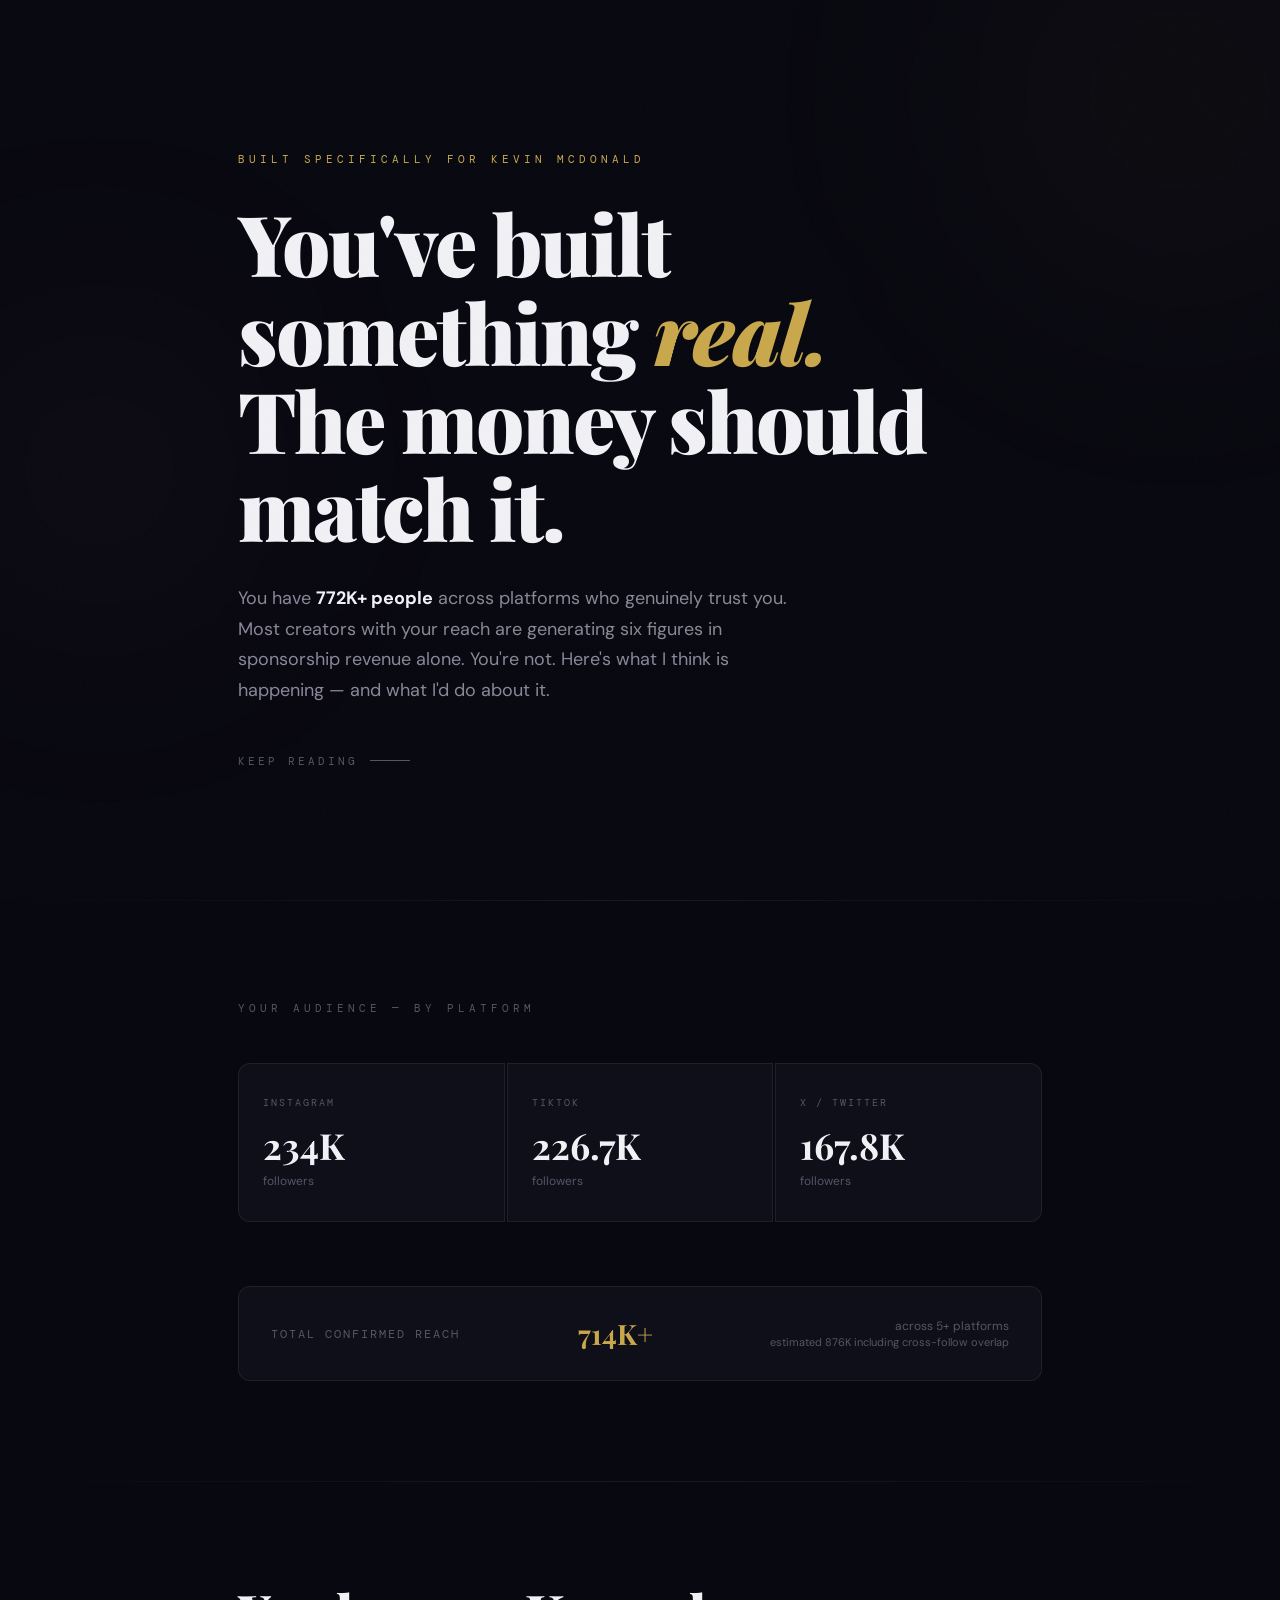
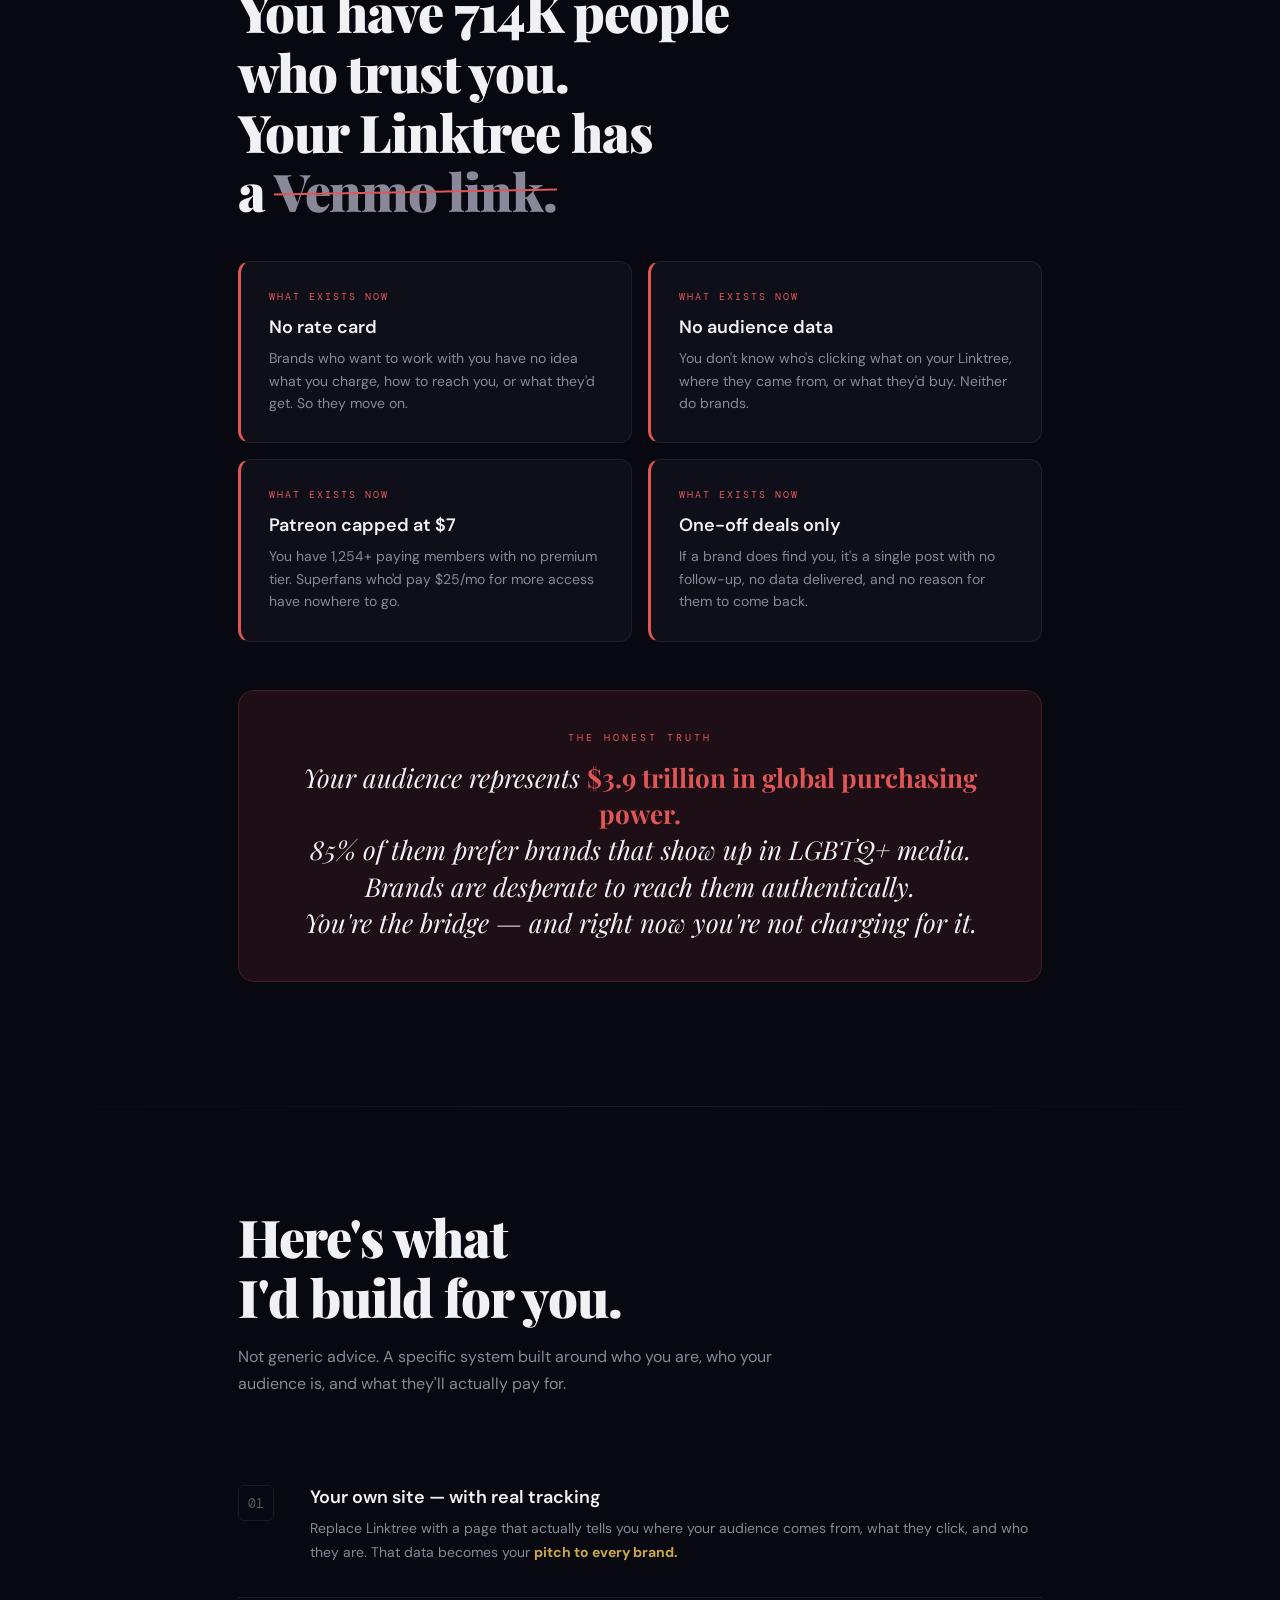
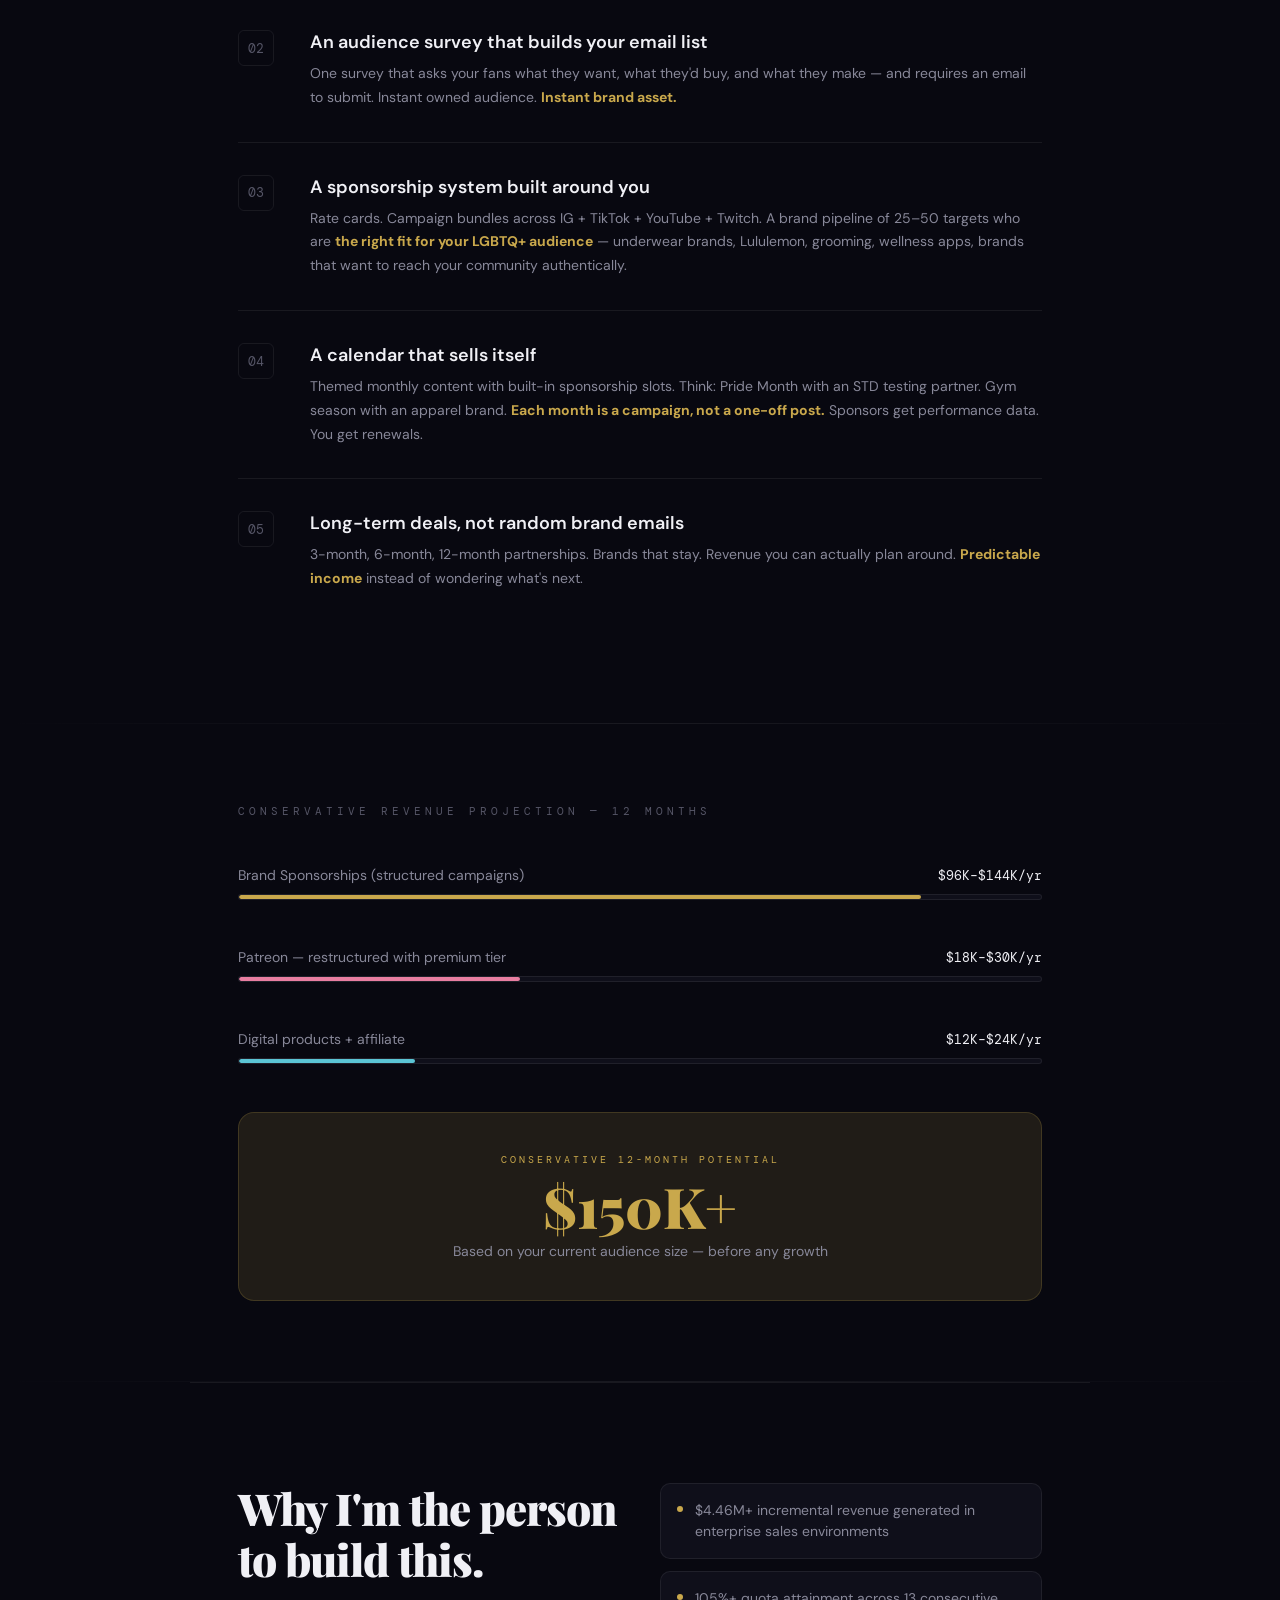
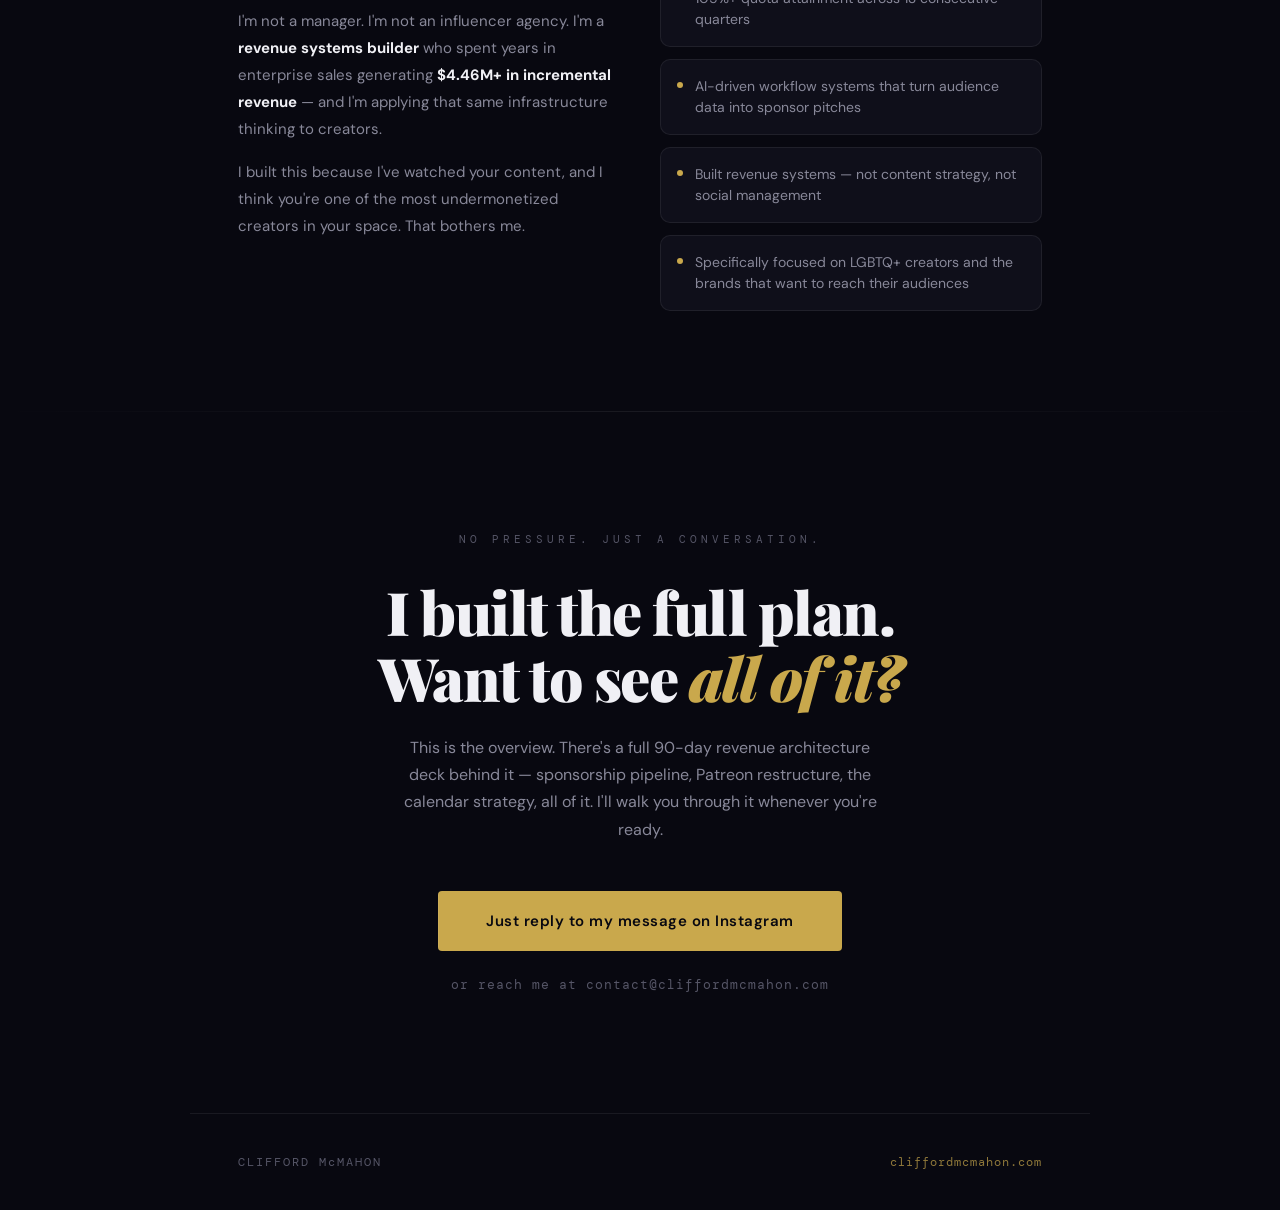
==== commit 575e04c0: "Update Kevin's page to new beautiful custom design with mobile layout" ====
--- a/yourfriendkevin/index.html
+++ b/yourfriendkevin/index.html
@@ -4,22 +4,29 @@
 <head>
   <meta charset="UTF-8">
   <meta name="viewport" content="width=device-width, initial-scale=1.0">
-  <title>Your Friend Kevin — Revenue Architecture Overview</title>
+  <title>Something I Built for You, Kevin</title>
+  <link rel="preconnect" href="https://fonts.googleapis.com">
+  <link
+    href="https://fonts.googleapis.com/css2?family=Playfair+Display:ital,wght@0,400;0,700;0,900;1,400;1,700&family=DM+Sans:wght@300;400;500&family=DM+Mono:wght@400;500&display=swap"
+    rel="stylesheet">
   <style>
-    @import url('https://fonts.googleapis.com/css2?family=Inter:wght@300;400;500;600;700;800&family=JetBrains+Mono:wght@400;500&display=swap');
-
     :root {
-      --bg: #0a0a0f;
-      --surface: #12121a;
-      --border: #2a2a3a;
-      --text: #e8e8f0;
-      --text-dim: #8888a0;
-      --accent: #6366f1;
-      --accent-glow: rgba(99, 102, 241, 0.25);
-      --green: #22c55e;
-      --green-dim: rgba(34, 197, 94, 0.12);
-      --red: #ef4444;
-      --red-dim: rgba(239, 68, 68, 0.12);
+      --bg: #080810;
+      --surface: #0f0f1a;
+      --border: rgba(255, 255, 255, 0.07);
+      --text: #f0f0f5;
+      --text-dim: #888899;
+      --text-muted: #555566;
+      --gold: #c9a84c;
+      --gold-dim: rgba(201, 168, 76, 0.12);
+      --gold-glow: rgba(201, 168, 76, 0.25);
+      --pink: #e87ea1;
+      --pink-dim: rgba(232, 126, 161, 0.1);
+      --cyan: #5bc4d4;
+      --red: #e05555;
+      --red-dim: rgba(224, 85, 85, 0.1);
+      --green: #5cc98a;
+      --green-dim: rgba(92, 201, 138, 0.1);
     }
 
     * {
@@ -28,421 +35,792 @@
       box-sizing: border-box;
     }
 
+    html {
+      scroll-behavior: smooth;
+    }
+
     body {
-      font-family: 'Inter', -apple-system, sans-serif;
+      font-family: 'DM Sans', sans-serif;
       background: var(--bg);
       color: var(--text);
+      overflow-x: hidden;
+      cursor: default;
+    }
+
+    /* GRAIN OVERLAY */
+    body::before {
+      content: '';
+      position: fixed;
+      inset: 0;
+      background-image: url("data:image/svg+xml,%3Csvg viewBox='0 0 512 512' xmlns='http://www.w3.org/2000/svg'%3E%3Cfilter id='noise'%3E%3CfeTurbulence type='fractalNoise' baseFrequency='0.75' numOctaves='4' stitchTiles='stitch'/%3E%3C/filter%3E%3Crect width='100%25' height='100%25' filter='url(%23noise)' opacity='0.04'/%3E%3C/svg%3E");
+      pointer-events: none;
+      z-index: 9999;
+      opacity: 0.4;
+    }
+
+    /* AMBIENT GLOW */
+    .ambient {
+      position: fixed;
+      border-radius: 50%;
+      filter: blur(120px);
+      pointer-events: none;
+      z-index: 0;
+    }
+
+    .ambient-1 {
+      width: 600px;
+      height: 600px;
+      background: radial-gradient(circle, rgba(201, 168, 76, 0.06) 0%, transparent 70%);
+      top: -200px;
+      right: -200px;
+    }
+
+    .ambient-2 {
+      width: 500px;
+      height: 500px;
+      background: radial-gradient(circle, rgba(232, 126, 161, 0.05) 0%, transparent 70%);
+      bottom: 20%;
+      left: -150px;
+    }
+
+    /* SECTIONS */
+    section {
+      position: relative;
+      z-index: 1;
+    }
+
+    /* HERO */
+    .hero {
       min-height: 100vh;
-      padding: 48px 56px;
-      max-width: 1100px;
+      display: flex;
+      flex-direction: column;
+      justify-content: center;
+      padding: 80px 48px 60px;
+      max-width: 900px;
       margin: 0 auto;
     }
 
-    /* ── HEADER ── */
-    .header {
+    .hero-eyebrow {
+      font-family: 'DM Mono', monospace;
+      font-size: 11px;
+      letter-spacing: 4px;
+      text-transform: uppercase;
+      color: var(--gold);
+      margin-bottom: 32px;
+      opacity: 0;
+      animation: fadeUp 0.8s ease 0.2s forwards;
+    }
+
+    .hero-headline {
+      font-family: 'Playfair Display', Georgia, serif;
+      font-size: clamp(48px, 7vw, 84px);
+      font-weight: 900;
+      line-height: 1.05;
+      letter-spacing: -2px;
+      margin-bottom: 32px;
+      opacity: 0;
+      animation: fadeUp 0.8s ease 0.4s forwards;
+    }
+
+    .hero-headline em {
+      font-style: italic;
+      color: var(--gold);
+    }
+
+    .hero-sub {
+      font-size: 18px;
+      line-height: 1.7;
+      color: var(--text-dim);
+      max-width: 560px;
+      margin-bottom: 48px;
+      opacity: 0;
+      animation: fadeUp 0.8s ease 0.6s forwards;
+    }
+
+    .hero-sub strong {
+      color: var(--text);
+    }
+
+    .scroll-hint {
+      font-family: 'DM Mono', monospace;
+      font-size: 11px;
+      letter-spacing: 3px;
+      color: var(--text-muted);
+      text-transform: uppercase;
+      display: flex;
+      align-items: center;
+      gap: 12px;
+      opacity: 0;
+      animation: fadeUp 0.8s ease 1s forwards;
+    }
+
+    .scroll-hint::after {
+      content: '';
+      display: block;
+      width: 40px;
+      height: 1px;
+      background: var(--text-muted);
+      animation: pulse 2s ease infinite;
+    }
+
+    /* DIVIDER */
+    .divider {
+      width: 100%;
+      height: 1px;
+      background: linear-gradient(90deg, transparent, var(--border), transparent);
+      margin: 0 auto;
+    }
+
+    /* NUMBERS SECTION */
+    .numbers-section {
+      padding: 100px 48px;
+      max-width: 900px;
+      margin: 0 auto;
+    }
+
+    .section-label {
+      font-family: 'DM Mono', monospace;
+      font-size: 11px;
+      letter-spacing: 4px;
+      text-transform: uppercase;
+      color: var(--text-muted);
+      margin-bottom: 48px;
+    }
+
+    .numbers-grid {
+      display: grid;
+      grid-template-columns: repeat(3, 1fr);
+      gap: 2px;
+      margin-bottom: 64px;
+    }
+
+    .number-block {
+      padding: 32px 24px;
+      background: var(--surface);
+      border: 1px solid var(--border);
+      transition: all 0.4s ease;
+    }
+
+    .number-block:first-child {
+      border-radius: 12px 0 0 12px;
+    }
+
+    .number-block:last-child {
+      border-radius: 0 12px 12px 0;
+    }
+
+    .number-block:hover {
+      background: rgba(201, 168, 76, 0.04);
+      border-color: rgba(201, 168, 76, 0.2);
+    }
+
+    .number-platform {
+      font-family: 'DM Mono', monospace;
+      font-size: 10px;
+      letter-spacing: 2px;
+      text-transform: uppercase;
+      color: var(--text-muted);
+      margin-bottom: 12px;
+    }
+
+    .number-value {
+      font-family: 'Playfair Display', serif;
+      font-size: 36px;
+      font-weight: 700;
+      color: var(--text);
+      margin-bottom: 4px;
+    }
+
+    .number-sub {
+      font-size: 12px;
+      color: var(--text-muted);
+    }
+
+    .total-reach {
+      padding: 28px 32px;
+      border: 1px solid var(--border);
+      border-radius: 12px;
+      display: flex;
+      align-items: center;
+      justify-content: space-between;
+      background: var(--surface);
+    }
+
+    .total-reach-label {
+      font-family: 'DM Mono', monospace;
+      font-size: 12px;
+      letter-spacing: 2px;
+      text-transform: uppercase;
+      color: var(--text-muted);
+    }
+
+    .total-reach-value {
+      font-family: 'Playfair Display', serif;
+      font-size: 28px;
+      font-weight: 700;
+      color: var(--gold);
+    }
+
+    .total-reach-note {
+      font-size: 12px;
+      color: var(--text-muted);
+      text-align: right;
+    }
+
+    /* THE VENMO MOMENT */
+    .venmo-section {
+      padding: 100px 48px;
+      max-width: 900px;
+      margin: 0 auto;
+    }
+
+    .venmo-headline {
+      font-family: 'Playfair Display', serif;
+      font-size: clamp(32px, 5vw, 52px);
+      font-weight: 900;
+      line-height: 1.15;
+      margin-bottom: 40px;
+      letter-spacing: -1px;
+    }
+
+    .venmo-headline .strike {
+      position: relative;
+      color: var(--text-dim);
+    }
+
+    .venmo-headline .strike::after {
+      content: '';
+      position: absolute;
+      left: 0;
+      right: 0;
+      top: 50%;
+      height: 2px;
+      background: var(--red);
+      transform: rotate(-1deg);
+    }
+
+    .gap-cards {
+      display: grid;
+      grid-template-columns: 1fr 1fr;
+      gap: 16px;
+      margin-bottom: 48px;
+    }
+
+    .gap-card {
+      padding: 28px;
+      border-radius: 12px;
+      border: 1px solid var(--border);
+      background: var(--surface);
+      position: relative;
+      overflow: hidden;
+    }
+
+    .gap-card.bad {
+      border-left: 3px solid var(--red);
+    }
+
+    .gap-card.good {
+      border-left: 3px solid var(--green);
+    }
+
+    .gap-card-tag {
+      font-family: 'DM Mono', monospace;
+      font-size: 10px;
+      letter-spacing: 2px;
+      text-transform: uppercase;
+      margin-bottom: 12px;
+    }
+
+    .gap-card.bad .gap-card-tag {
+      color: var(--red);
+    }
+
+    .gap-card.good .gap-card-tag {
+      color: var(--green);
+    }
+
+    .gap-card-title {
+      font-size: 18px;
+      font-weight: 600;
+      margin-bottom: 8px;
+    }
+
+    .gap-card-desc {
+      font-size: 14px;
+      color: var(--text-dim);
+      line-height: 1.6;
+    }
+
+    .venmo-callout {
+      padding: 40px;
+      border-radius: 16px;
+      background: var(--red-dim);
+      border: 1px solid rgba(224, 85, 85, 0.2);
+      text-align: center;
+      margin-bottom: 24px;
+    }
+
+    .venmo-callout-label {
+      font-family: 'DM Mono', monospace;
+      font-size: 10px;
+      letter-spacing: 3px;
+      text-transform: uppercase;
+      color: var(--red);
+      margin-bottom: 16px;
+    }
+
+    .venmo-callout-text {
+      font-family: 'Playfair Display', serif;
+      font-size: 26px;
+      font-style: italic;
+      line-height: 1.4;
+      color: var(--text);
+    }
+
+    .venmo-callout-text span {
+      color: var(--red);
+      font-style: normal;
+      font-weight: 700;
+    }
+
+    /* WHAT I SEE */
+    .vision-section {
+      padding: 100px 48px;
+      max-width: 900px;
+      margin: 0 auto;
+    }
+
+    .vision-headline {
+      font-family: 'Playfair Display', serif;
+      font-size: clamp(32px, 5vw, 52px);
+      font-weight: 900;
+      line-height: 1.15;
+      margin-bottom: 16px;
+      letter-spacing: -1px;
+    }
+
+    .vision-intro {
+      font-size: 16px;
+      color: var(--text-dim);
+      margin-bottom: 56px;
+      max-width: 560px;
+      line-height: 1.7;
+    }
+
+    .vision-items {
+      display: flex;
+      flex-direction: column;
+      gap: 0;
+    }
+
+    .vision-item {
+      display: grid;
+      grid-template-columns: 48px 1fr;
+      gap: 24px;
+      padding: 32px 0;
+      border-bottom: 1px solid var(--border);
+      align-items: start;
+      transition: all 0.3s ease;
+    }
+
+    .vision-item:last-child {
+      border-bottom: none;
+    }
+
+    .vision-item:hover .vision-number {
+      color: var(--gold);
+      border-color: var(--gold);
+    }
+
+    .vision-number {
+      font-family: 'DM Mono', monospace;
+      font-size: 13px;
+      color: var(--text-muted);
+      border: 1px solid var(--border);
+      border-radius: 6px;
+      width: 36px;
+      height: 36px;
+      display: flex;
+      align-items: center;
+      justify-content: center;
+      transition: all 0.3s ease;
+      flex-shrink: 0;
+    }
+
+    .vision-content-title {
+      font-size: 18px;
+      font-weight: 600;
+      margin-bottom: 8px;
+      color: var(--text);
+    }
+
+    .vision-content-desc {
+      font-size: 14px;
+      color: var(--text-dim);
+      line-height: 1.7;
+    }
+
+    .vision-content-desc strong {
+      color: var(--gold);
+    }
+
+    /* REVENUE PREVIEW */
+    .revenue-section {
+      padding: 80px 48px;
+      max-width: 900px;
+      margin: 0 auto;
+    }
+
+    .revenue-bar-container {
+      margin-bottom: 48px;
+    }
+
+    .revenue-bar-label {
       display: flex;
       justify-content: space-between;
+      align-items: center;
+      margin-bottom: 10px;
+    }
+
+    .revenue-bar-name {
+      font-size: 14px;
+      color: var(--text-dim);
+    }
+
+    .revenue-bar-value {
+      font-family: 'DM Mono', monospace;
+      font-size: 13px;
+      color: var(--text);
+    }
+
+    .revenue-bar-track {
+      height: 6px;
+      background: var(--surface);
+      border-radius: 3px;
+      overflow: hidden;
+      border: 1px solid var(--border);
+    }
+
+    .revenue-bar-fill {
+      height: 100%;
+      border-radius: 3px;
+      width: 0;
+      transition: width 1.5s cubic-bezier(0.16, 1, 0.3, 1);
+    }
+
+    .revenue-total-box {
+      padding: 40px;
+      border-radius: 16px;
+      background: var(--gold-dim);
+      border: 1px solid rgba(201, 168, 76, 0.2);
+      text-align: center;
+    }
+
+    .revenue-total-label {
+      font-family: 'DM Mono', monospace;
+      font-size: 10px;
+      letter-spacing: 3px;
+      text-transform: uppercase;
+      color: var(--gold);
+      margin-bottom: 12px;
+    }
+
+    .revenue-total-value {
+      font-family: 'Playfair Display', serif;
+      font-size: 56px;
+      font-weight: 900;
+      color: var(--gold);
+      line-height: 1;
+      margin-bottom: 8px;
+    }
+
+    .revenue-total-sub {
+      font-size: 14px;
+      color: var(--text-dim);
+    }
+
+    /* WHO I AM */
+    .who-section {
+      padding: 100px 48px;
+      max-width: 900px;
+      margin: 0 auto;
+      border-top: 1px solid var(--border);
+    }
+
+    .who-grid {
+      display: grid;
+      grid-template-columns: 1fr 1fr;
+      gap: 40px;
+      align-items: start;
+    }
+
+    .who-headline {
+      font-family: 'Playfair Display', serif;
+      font-size: clamp(28px, 4vw, 44px);
+      font-weight: 900;
+      line-height: 1.15;
+      letter-spacing: -1px;
+      margin-bottom: 24px;
+    }
+
+    .who-text {
+      font-size: 15px;
+      color: var(--text-dim);
+      line-height: 1.8;
+      margin-bottom: 16px;
+    }
+
+    .who-text strong {
+      color: var(--text);
+    }
+
+    .credential-list {
+      display: flex;
+      flex-direction: column;
+      gap: 12px;
+    }
+
+    .credential-item {
+      display: flex;
       align-items: flex-start;
-      margin-bottom: 40px;
-      padding-bottom: 28px;
-      border-bottom: 1px solid var(--border);
-    }
-
-    .header-left h1 {
-      font-size: 28px;
-      font-weight: 800;
-      line-height: 1.15;
-      margin-bottom: 6px;
-    }
-
-    .header-left .tagline {
+      gap: 12px;
+      padding: 16px;
+      background: var(--surface);
+      border: 1px solid var(--border);
+      border-radius: 10px;
       font-size: 14px;
       color: var(--text-dim);
       line-height: 1.5;
-      max-width: 420px;
-    }
-
-    .header-right {
-      text-align: right;
+    }
+
+    .credential-dot {
+      width: 6px;
+      height: 6px;
+      border-radius: 50%;
+      background: var(--gold);
       flex-shrink: 0;
-    }
-
-    .header-right .name {
+      margin-top: 6px;
+    }
+
+    /* CTA */
+    .cta-section {
+      padding: 120px 48px;
+      max-width: 900px;
+      margin: 0 auto;
+      text-align: center;
+    }
+
+    .cta-eyebrow {
+      font-family: 'DM Mono', monospace;
+      font-size: 11px;
+      letter-spacing: 4px;
+      text-transform: uppercase;
+      color: var(--text-muted);
+      margin-bottom: 32px;
+    }
+
+    .cta-headline {
+      font-family: 'Playfair Display', serif;
+      font-size: clamp(36px, 5vw, 60px);
+      font-weight: 900;
+      line-height: 1.1;
+      letter-spacing: -1.5px;
+      margin-bottom: 24px;
+    }
+
+    .cta-headline em {
+      font-style: italic;
+      color: var(--gold);
+    }
+
+    .cta-sub {
+      font-size: 16px;
+      color: var(--text-dim);
+      max-width: 480px;
+      margin: 0 auto 48px;
+      line-height: 1.7;
+    }
+
+    .cta-button {
+      display: inline-block;
+      padding: 20px 48px;
+      background: var(--gold);
+      color: #080810;
+      font-family: 'DM Sans', sans-serif;
+      font-weight: 600;
+      font-size: 15px;
+      letter-spacing: 0.5px;
+      border-radius: 4px;
+      text-decoration: none;
+      transition: all 0.3s ease;
+      position: relative;
+      overflow: hidden;
+    }
+
+    .cta-button::before {
+      content: '';
+      position: absolute;
+      inset: 0;
+      background: rgba(255, 255, 255, 0.15);
+      transform: translateX(-100%);
+      transition: transform 0.4s ease;
+    }
+
+    .cta-button:hover::before {
+      transform: translateX(0);
+    }
+
+    .cta-button:hover {
+      box-shadow: 0 0 40px var(--gold-glow);
+      transform: translateY(-2px);
+    }
+
+    .cta-note {
+      margin-top: 20px;
       font-size: 13px;
-      font-weight: 600;
-      color: var(--accent);
-      font-family: 'JetBrains Mono', monospace;
-      text-transform: uppercase;
-      letter-spacing: 2px;
-      margin-bottom: 4px;
-    }
-
-    .header-right .contact {
-      font-size: 12px;
-      color: var(--text-dim);
-      line-height: 1.6;
-    }
-
-    /* ── SECTION LABELS ── */
-    .section-label {
-      font-family: 'JetBrains Mono', monospace;
-      font-size: 10px;
-      text-transform: uppercase;
-      letter-spacing: 2.5px;
-      color: var(--accent);
-      margin-bottom: 12px;
-    }
-
-    .section-title {
-      font-size: 18px;
-      font-weight: 700;
-      margin-bottom: 16px;
-    }
-
-    /* ── TWO-COLUMN LAYOUT ── */
-    .main-grid {
-      display: grid;
-      grid-template-columns: 1fr 1fr;
-      gap: 32px;
-      margin-bottom: 32px;
-    }
-
-    /* ── AUDIENCE STATS ── */
-    .stats-row {
-      display: grid;
-      grid-template-columns: repeat(3, 1fr);
-      gap: 10px;
-      margin-bottom: 16px;
-    }
-
-    .stat-box {
-      background: var(--surface);
-      border: 1px solid var(--border);
-      border-radius: 10px;
-      padding: 12px 14px;
-      text-align: center;
-    }
-
-    .stat-box .value {
-      font-size: 20px;
-      font-weight: 800;
-      font-family: 'JetBrains Mono', monospace;
-      color: var(--text);
-    }
-
-    .stat-box .label {
-      font-size: 10px;
-      color: var(--text-dim);
-      text-transform: uppercase;
-      letter-spacing: 0.5px;
-      margin-top: 2px;
-    }
-
-    .total-reach {
-      text-align: center;
-      padding: 10px;
-      background: rgba(99, 102, 241, 0.06);
-      border: 1px solid rgba(99, 102, 241, 0.2);
-      border-radius: 8px;
-      font-size: 13px;
-      color: var(--text-dim);
-      margin-bottom: 4px;
-    }
-
-    .total-reach strong {
-      color: var(--text);
-      font-family: 'JetBrains Mono', monospace;
-      font-size: 15px;
-    }
-
-    /* ── SCORE CARD ── */
-    .score-card {
-      display: flex;
-      align-items: center;
-      gap: 20px;
-      background: var(--surface);
-      border: 1px solid var(--border);
-      border-radius: 12px;
-      padding: 16px 20px;
-      margin-bottom: 16px;
-    }
-
-    .score-circle {
-      width: 64px;
-      height: 64px;
-      border-radius: 50%;
-      display: flex;
-      flex-direction: column;
-      align-items: center;
-      justify-content: center;
-      flex-shrink: 0;
-    }
-
-    .score-circle .num {
-      font-size: 22px;
-      font-weight: 800;
-      font-family: 'JetBrains Mono', monospace;
-      line-height: 1;
-    }
-
-    .score-circle .denom {
-      font-size: 10px;
-      opacity: 0.7;
-    }
-
-    .score-detail {
-      flex: 1;
-    }
-
-    .score-detail .score-title {
-      font-size: 13px;
-      font-weight: 600;
-      margin-bottom: 4px;
-    }
-
-    .score-detail .score-desc {
-      font-size: 11px;
-      color: var(--text-dim);
-      line-height: 1.4;
-    }
-
-    .arrow-between {
-      font-size: 18px;
-      color: var(--text-dim);
-      flex-shrink: 0;
-    }
-
-    /* ── GAP LIST ── */
-    .gap-list {
-      list-style: none;
-    }
-
-    .gap-list li {
-      display: flex;
-      align-items: flex-start;
-      gap: 10px;
-      padding: 8px 0;
-      font-size: 13px;
-      line-height: 1.5;
-      color: var(--text-dim);
-      border-bottom: 1px solid rgba(42, 42, 58, 0.5);
-    }
-
-    .gap-list li:last-child {
-      border-bottom: none;
-    }
-
-    .gap-list .icon {
-      flex-shrink: 0;
-      width: 20px;
-      height: 20px;
-      border-radius: 5px;
-      display: flex;
-      align-items: center;
-      justify-content: center;
-      font-size: 10px;
-      margin-top: 1px;
-    }
-
-    .gap-list strong {
-      color: var(--text);
-    }
-
-    /* ── OPPORTUNITY CARDS ── */
-    .opp-grid {
-      display: grid;
-      grid-template-columns: 1fr 1fr;
-      gap: 12px;
-      margin-bottom: 12px;
-    }
-
-    .opp-card {
-      background: var(--surface);
-      border: 1px solid var(--border);
-      border-radius: 10px;
-      padding: 14px 16px;
-      border-left: 3px solid var(--accent);
-    }
-
-    .opp-card h4 {
-      font-size: 13px;
-      font-weight: 700;
-      margin-bottom: 5px;
-    }
-
-    .opp-card p {
-      font-size: 11px;
-      color: var(--text-dim);
-      line-height: 1.5;
-    }
-
-    /* ── PILOT SECTION ── */
-    .pilot-section {
-      background: var(--surface);
-      border: 1px solid var(--border);
-      border-radius: 14px;
-      padding: 24px 28px;
-      margin-bottom: 20px;
-      border-top: 3px solid var(--accent);
-    }
-
-    .pilot-header {
-      display: flex;
-      justify-content: space-between;
-      align-items: baseline;
-      margin-bottom: 16px;
-    }
-
-    .pilot-header h3 {
-      font-size: 16px;
-      font-weight: 700;
-    }
-
-    .pilot-header .price {
-      font-family: 'JetBrains Mono', monospace;
-      font-size: 20px;
-      font-weight: 700;
-      color: var(--accent);
-    }
-
-    .pilot-header .price-note {
-      font-size: 11px;
-      color: var(--text-dim);
-      font-family: 'Inter', sans-serif;
-      font-weight: 400;
-    }
-
-    .pilot-deliverables {
-      display: grid;
-      grid-template-columns: 1fr 1fr;
-      gap: 6px 20px;
-    }
-
-    .pilot-deliverables .item {
-      font-size: 12px;
-      color: var(--text-dim);
-      padding: 4px 0;
-      display: flex;
-      align-items: center;
-      gap: 8px;
-    }
-
-    .pilot-deliverables .check {
-      color: var(--green);
-      font-size: 12px;
-      flex-shrink: 0;
-    }
-
-    /* ── AFTER PILOT ── */
-    .after-pilot {
-      display: grid;
-      grid-template-columns: 1fr 1fr;
-      gap: 12px;
-      margin-bottom: 20px;
-    }
-
-    .option-card {
-      background: var(--surface);
-      border: 1px solid var(--border);
-      border-radius: 10px;
-      padding: 16px;
-    }
-
-    .option-card .option-label {
-      font-family: 'JetBrains Mono', monospace;
-      font-size: 10px;
-      text-transform: uppercase;
-      letter-spacing: 1.5px;
-      margin-bottom: 6px;
-    }
-
-    .option-card .option-price {
-      font-size: 16px;
-      font-weight: 700;
-      margin-bottom: 4px;
-    }
-
-    .option-card .option-desc {
-      font-size: 11px;
-      color: var(--text-dim);
-      line-height: 1.4;
-    }
-
-    /* ── BOTTOM BAR ── */
-    .bottom-bar {
+      color: var(--text-muted);
+      font-family: 'DM Mono', monospace;
+      letter-spacing: 1px;
+    }
+
+    /* FOOTER */
+    footer {
+      padding: 40px 48px;
+      border-top: 1px solid var(--border);
       display: flex;
       justify-content: space-between;
       align-items: center;
-      padding-top: 20px;
-      border-top: 1px solid var(--border);
-    }
-
-    .bottom-bar .closing {
-      font-size: 14px;
-      color: var(--text-dim);
-      max-width: 600px;
-      line-height: 1.5;
-      font-style: italic;
-    }
-
-    .bottom-bar .closing strong {
-      color: var(--text);
-      font-style: normal;
-    }
-
-    .cta-btn {
-      background: var(--accent);
-      color: white;
-      border: none;
-      padding: 12px 28px;
-      border-radius: 8px;
-      font-size: 13px;
-      font-weight: 600;
-      cursor: pointer;
-      transition: all 0.2s;
+      max-width: 900px;
+      margin: 0 auto;
+    }
+
+    .footer-name {
+      font-family: 'DM Mono', monospace;
+      font-size: 12px;
+      color: var(--text-muted);
+      letter-spacing: 2px;
+    }
+
+    .footer-site {
+      font-family: 'DM Mono', monospace;
+      font-size: 12px;
+      color: var(--gold);
       text-decoration: none;
-      white-space: nowrap;
-    }
-
-    .cta-btn:hover {
-      box-shadow: 0 0 20px var(--accent-glow);
-      transform: translateY(-1px);
-    }
-
-    /* ── CONFIDENTIAL STRIP ── */
-    .confidential {
-      font-family: 'JetBrains Mono', monospace;
-      font-size: 9px;
-      text-transform: uppercase;
-      letter-spacing: 2px;
-      color: var(--border);
-      text-align: center;
-      margin-top: 24px;
-    }
-
-    /* ── PRINT ── */
-    @media print {
-      body {
-        padding: 24px 32px;
-        background: white;
-        color: #1a1a2e;
-      }
-
-      .stat-box,
-      .score-card,
-      .opp-card,
-      .pilot-section,
-      .option-card {
-        border-color: #ddd;
-        background: #f9f9fc;
-      }
-
-      .section-label {
-        color: #6366f1;
-      }
-
-      .cta-btn {
-        display: none;
+      letter-spacing: 1px;
+      opacity: 0.7;
+      transition: opacity 0.2s;
+    }
+
+    .footer-site:hover {
+      opacity: 1;
+    }
+
+    /* ANIMATIONS */
+    @keyframes fadeUp {
+      from {
+        opacity: 0;
+        transform: translateY(24px);
+      }
+
+      to {
+        opacity: 1;
+        transform: translateY(0);
+      }
+    }
+
+    @keyframes pulse {
+
+      0%,
+      100% {
+        opacity: 0.4;
+      }
+
+      50% {
+        opacity: 1;
+      }
+    }
+
+    /* SCROLL REVEAL */
+    .reveal {
+      opacity: 1;
+      transform: translateY(0);
+      transition: opacity 0.7s ease, transform 0.7s ease;
+    }
+
+    body.js-loaded .reveal {
+      opacity: 0;
+      transform: translateY(32px);
+    }
+
+    body.js-loaded .reveal.visible {
+      opacity: 1;
+      transform: translateY(0);
+    }
+
+    .reveal-delay-1 {
+      transition-delay: 0.1s;
+    }
+
+    .reveal-delay-2 {
+      transition-delay: 0.2s;
+    }
+
+    .reveal-delay-3 {
+      transition-delay: 0.3s;
+    }
+
+    .reveal-delay-4 {
+      transition-delay: 0.4s;
+    }
+
+    /* MOBILE */
+    @media (max-width: 680px) {
+      .hero {
+        padding: 60px 24px 48px;
+      }
+
+      .numbers-section,
+      .venmo-section,
+      .vision-section,
+      .revenue-section,
+      .who-section,
+      .cta-section {
+        padding-left: 24px;
+        padding-right: 24px;
+      }
+
+      .numbers-grid {
+        grid-template-columns: 1fr;
+        gap: 8px;
+      }
+
+      .number-block:first-child {
+        border-radius: 12px 12px 0 0;
+      }
+
+      .number-block:last-child {
+        border-radius: 0 0 12px 12px;
+      }
+
+      .gap-cards {
+        grid-template-columns: 1fr;
+      }
+
+      .who-grid {
+        grid-template-columns: 1fr;
+        gap: 32px;
+      }
+
+      .total-reach {
+        flex-direction: column;
+        gap: 12px;
+        text-align: center;
+      }
+
+      footer {
+        flex-direction: column;
+        gap: 12px;
+        text-align: center;
       }
     }
   </style>
@@ -450,178 +828,321 @@
 
 <body>
 
-  <!-- ══ HEADER ══ -->
-  <div class="header">
-    <div class="header-left">
-      <h1>Revenue Architecture<br>for Your Friend Kevin</h1>
-      <p class="tagline">You've built a 700K+ audience across 7 platforms. This is the system to turn that attention
-        into predictable, compounding revenue.</p>
+  <div class="ambient ambient-1"></div>
+  <div class="ambient ambient-2"></div>
+
+  <!-- HERO -->
+  <section class="hero">
+    <div class="hero-eyebrow">Built specifically for Kevin McDonald</div>
+    <h1 class="hero-headline">
+      You've built<br>
+      something <em>real.</em><br>
+      The money should<br>
+      match it.
+    </h1>
+    <p class="hero-sub">
+      You have <strong>772K+ people</strong> across platforms who genuinely trust you.
+      Most creators with your reach are generating six figures in sponsorship revenue alone.
+      You're not. Here's what I think is happening — and what I'd do about it.
+    </p>
+    <div class="scroll-hint">Keep reading</div>
+  </section>
+
+  <div class="divider"></div>
+
+  <!-- NUMBERS -->
+  <section class="numbers-section">
+    <div class="section-label reveal">Your audience — by platform</div>
+
+    <div class="numbers-grid reveal reveal-delay-1">
+      <div class="number-block">
+        <div class="number-platform">Instagram</div>
+        <div class="number-value">234K</div>
+        <div class="number-sub">followers</div>
+      </div>
+      <div class="number-block">
+        <div class="number-platform">TikTok</div>
+        <div class="number-value">226.7K</div>
+        <div class="number-sub">followers</div>
+      </div>
+      <div class="number-block">
+        <div class="number-platform">X / Twitter</div>
+        <div class="number-value">167.8K</div>
+        <div class="number-sub">followers</div>
+      </div>
     </div>
-    <div class="header-right">
-      <div class="name">Clifford McMahon</div>
-      <div class="contact">
-        Creator Revenue Operator<br>
-        cliffordmcmahon.com
+
+    <div class="total-reach reveal reveal-delay-2">
+      <div>
+        <div class="total-reach-label">Total Confirmed Reach</div>
+      </div>
+      <div class="total-reach-value">714K+</div>
+      <div class="total-reach-note">
+        across 5+ platforms<br>
+        <span style="color: var(--text-muted); font-size:11px;">estimated 876K including cross-follow overlap</span>
       </div>
     </div>
-  </div>
-
-  <!-- ══ TOP ROW: AUDIENCE + SCORE ══ -->
-  <div class="main-grid">
-
-    <!-- LEFT: Your Audience -->
-    <div>
-      <div class="section-label">Your Audience</div>
-
-      <div class="stats-row">
-        <div class="stat-box">
-          <div class="value">234K</div>
-          <div class="label">Instagram</div>
-        </div>
-        <div class="stat-box">
-          <div class="value">226.7K</div>
-          <div class="label">TikTok</div>
-        </div>
-        <div class="stat-box">
-          <div class="value">167.8K</div>
-          <div class="label">X / Twitter</div>
-        </div>
-      </div>
-      <div class="stats-row">
-        <div class="stat-box">
-          <div class="value">41K</div>
-          <div class="label">YouTube</div>
-        </div>
-        <div class="stat-box">
-          <div class="value">38K</div>
-          <div class="label">Threads</div>
-        </div>
-        <div class="stat-box">
-          <div class="value">15.7K</div>
-          <div class="label">Twitch</div>
-        </div>
-      </div>
-
-      <div class="total-reach">
-        Total Reach: <strong>714K confirmed</strong> · 876K estimated
+  </section>
+
+  <div class="divider"></div>
+
+  <!-- THE GAP / VENMO MOMENT -->
+  <section class="venmo-section">
+    <h2 class="venmo-headline reveal">
+      You have 714K people<br>
+      who trust you.<br>
+      Your Linktree has<br>
+      a <span class="strike">Venmo link.</span>
+    </h2>
+
+    <div class="gap-cards reveal reveal-delay-1">
+      <div class="gap-card bad">
+        <div class="gap-card-tag">What exists now</div>
+        <div class="gap-card-title">No rate card</div>
+        <div class="gap-card-desc">Brands who want to work with you have no idea what you charge, how to reach you, or
+          what they'd get. So they move on.</div>
+      </div>
+      <div class="gap-card bad">
+        <div class="gap-card-tag">What exists now</div>
+        <div class="gap-card-title">No audience data</div>
+        <div class="gap-card-desc">You don't know who's clicking what on your Linktree, where they came from, or what
+          they'd buy. Neither do brands.</div>
+      </div>
+      <div class="gap-card bad">
+        <div class="gap-card-tag">What exists now</div>
+        <div class="gap-card-title">Patreon capped at $7</div>
+        <div class="gap-card-desc">You have 1,254+ paying members with no premium tier. Superfans who'd pay $25/mo for
+          more access have nowhere to go.</div>
+      </div>
+      <div class="gap-card bad">
+        <div class="gap-card-tag">What exists now</div>
+        <div class="gap-card-title">One-off deals only</div>
+        <div class="gap-card-desc">If a brand does find you, it's a single post with no follow-up, no data delivered,
+          and no reason for them to come back.</div>
       </div>
     </div>
 
-    <!-- RIGHT: Revenue Health Score -->
-    <div>
-      <div class="section-label">Revenue Health Score</div>
-
-      <div class="score-card">
-        <div class="score-circle" style="background:var(--red-dim);color:var(--red);">
-          <div class="num">2</div>
-          <div class="denom">/ 10</div>
-        </div>
-        <div class="arrow-between">→</div>
-        <div class="score-circle" style="background:var(--green-dim);color:var(--green);">
-          <div class="num">8</div>
-          <div class="denom">/ 10</div>
-        </div>
-        <div class="score-detail">
-          <div class="score-title">Current → 90-Day Target</div>
-          <div class="score-desc">Scored across revenue diversity, recurring income, sponsor infrastructure, owned
-            channels, and scalable income.</div>
-        </div>
-      </div>
-
-      <div class="section-label" style="margin-top:16px;">Key Gaps</div>
-      <ul class="gap-list">
-        <li>
-          <span class="icon" style="background:var(--red-dim);color:var(--red);">✕</span>
-          <span><strong>No media kit or rate card</strong> — sponsors don't know how to buy you</span>
-        </li>
-        <li>
-          <span class="icon" style="background:var(--red-dim);color:var(--red);">✕</span>
-          <span><strong>No email list</strong> — 100% platform-dependent, zero owned audience</span>
-        </li>
-        <li>
-          <span class="icon" style="background:var(--red-dim);color:var(--red);">✕</span>
-          <span><strong>No digital products</strong> — expertise isn't packaged for passive income</span>
-        </li>
-        <li>
-          <span class="icon" style="background:var(--red-dim);color:var(--red);">✕</span>
-          <span><strong>Patreon capped at $7</strong> — 1,254 members with no premium tier for superfans</span>
-        </li>
-      </ul>
+    <div class="venmo-callout reveal reveal-delay-2">
+      <div class="venmo-callout-label">The honest truth</div>
+      <p class="venmo-callout-text">
+        Your audience represents <span>$3.9 trillion in global purchasing power.</span><br>
+        85% of them prefer brands that show up in LGBTQ+ media.<br>
+        Brands are desperate to reach them authentically.<br>
+        You're the bridge — and right now you're not charging for it.
+      </p>
     </div>
-  </div>
-
-  <!-- ══ MIDDLE: OPPORTUNITIES ══ -->
-  <div class="section-label">Revenue Opportunities I'd Build</div>
-  <div class="opp-grid">
-    <div class="opp-card" style="border-left-color:var(--green);">
-      <h4>Brand Sponsorships</h4>
-      <p>Build rate card, media kit, and a 25-brand prospect pipeline. Bundle IG + TikTok + Twitch + YouTube into tiered
-        packages. One stream becomes 3–5 branded touchpoints.</p>
+  </section>
+
+  <div class="divider"></div>
+
+  <!-- WHAT I SEE -->
+  <section class="vision-section">
+    <h2 class="vision-headline reveal">Here's what<br>I'd build for you.</h2>
+    <p class="vision-intro reveal reveal-delay-1">Not generic advice. A specific system built around who you are, who
+      your audience is, and what they'll actually pay for.</p>
+
+    <div class="vision-items">
+
+      <div class="vision-item reveal">
+        <div class="vision-number">01</div>
+        <div>
+          <div class="vision-content-title">Your own site — with real tracking</div>
+          <div class="vision-content-desc">Replace Linktree with a page that actually tells you where your audience
+            comes from, what they click, and who they are. That data becomes your <strong>pitch to every brand.</strong>
+          </div>
+        </div>
+      </div>
+
+      <div class="vision-item reveal">
+        <div class="vision-number">02</div>
+        <div>
+          <div class="vision-content-title">An audience survey that builds your email list</div>
+          <div class="vision-content-desc">One survey that asks your fans what they want, what they'd buy, and what they
+            make — and requires an email to submit. Instant owned audience. <strong>Instant brand asset.</strong></div>
+        </div>
+      </div>
+
+      <div class="vision-item reveal">
+        <div class="vision-number">03</div>
+        <div>
+          <div class="vision-content-title">A sponsorship system built around you</div>
+          <div class="vision-content-desc">Rate cards. Campaign bundles across IG + TikTok + YouTube + Twitch. A brand
+            pipeline of 25–50 targets who are <strong>the right fit for your LGBTQ+ audience</strong> — underwear
+            brands, Lululemon, grooming, wellness apps, brands that want to reach your community authentically.</div>
+        </div>
+      </div>
+
+      <div class="vision-item reveal">
+        <div class="vision-number">04</div>
+        <div>
+          <div class="vision-content-title">A calendar that sells itself</div>
+          <div class="vision-content-desc">Themed monthly content with built-in sponsorship slots. Think: Pride Month
+            with an STD testing partner. Gym season with an apparel brand. <strong>Each month is a campaign, not a
+              one-off post.</strong> Sponsors get performance data. You get renewals.</div>
+        </div>
+      </div>
+
+      <div class="vision-item reveal">
+        <div class="vision-number">05</div>
+        <div>
+          <div class="vision-content-title">Long-term deals, not random brand emails</div>
+          <div class="vision-content-desc">3-month, 6-month, 12-month partnerships. Brands that stay. Revenue you can
+            actually plan around. <strong>Predictable income</strong> instead of wondering what's next.</div>
+        </div>
+      </div>
+
     </div>
-    <div class="opp-card" style="border-left-color:var(--green);">
-      <h4>Patreon Tier Expansion</h4>
-      <p>Add a $15–25 VIP tier for superfans. With 1,254 members already paying, even 10% upgrading adds $1,200–2,500/mo
-        in recurring revenue.</p>
+  </section>
+
+  <div class="divider"></div>
+
+  <!-- REVENUE PREVIEW -->
+  <section class="revenue-section">
+    <div class="section-label reveal">Conservative revenue projection — 12 months</div>
+
+    <div style="margin: 40px 0 48px;" class="reveal reveal-delay-1">
+
+      <div class="revenue-bar-container">
+        <div class="revenue-bar-label">
+          <span class="revenue-bar-name">Brand Sponsorships (structured campaigns)</span>
+          <span class="revenue-bar-value">$96K–$144K/yr</span>
+        </div>
+        <div class="revenue-bar-track">
+          <div class="revenue-bar-fill" style="background: var(--gold); width: 0;" data-width="85%"></div>
+        </div>
+      </div>
+
+      <div class="revenue-bar-container" style="margin-top: 20px;">
+        <div class="revenue-bar-label">
+          <span class="revenue-bar-name">Patreon — restructured with premium tier</span>
+          <span class="revenue-bar-value">$18K–$30K/yr</span>
+        </div>
+        <div class="revenue-bar-track">
+          <div class="revenue-bar-fill" style="background: var(--pink); width: 0;" data-width="35%"></div>
+        </div>
+      </div>
+
+      <div class="revenue-bar-container" style="margin-top: 20px;">
+        <div class="revenue-bar-label">
+          <span class="revenue-bar-name">Digital products + affiliate</span>
+          <span class="revenue-bar-value">$12K–$24K/yr</span>
+        </div>
+        <div class="revenue-bar-track">
+          <div class="revenue-bar-fill" style="background: var(--cyan); width: 0;" data-width="22%"></div>
+        </div>
+      </div>
+
     </div>
-    <div class="opp-card" style="border-left-color:var(--accent);">
-      <h4>LGBTQ+ Audience Premium</h4>
-      <p>$3.9T in global purchasing power. 85% prefer brands in LGBT media. 66% stay loyal even when cheaper options
-        exist. This is a premium sponsorship position — priced accordingly.</p>
+
+    <div class="revenue-total-box reveal reveal-delay-2">
+      <div class="revenue-total-label">Conservative 12-month potential</div>
+      <div class="revenue-total-value">$150K+</div>
+      <div class="revenue-total-sub">Based on your current audience size — before any growth</div>
     </div>
-    <div class="opp-card" style="border-left-color:var(--accent);">
-      <h4>Digital Products + Affiliate</h4>
-      <p>Fitness guides, workout programs, curated product recs with tracked affiliate links. Revenue that works while
-        you sleep.</p>
+  </section>
+
+  <div class="divider"></div>
+
+  <!-- WHO I AM -->
+  <section class="who-section">
+    <div class="who-grid">
+      <div class="reveal">
+        <h2 class="who-headline">Why I'm the person to build this.</h2>
+        <p class="who-text">
+          I'm not a manager. I'm not an influencer agency. I'm a <strong>revenue systems builder</strong> who spent
+          years in enterprise sales generating <strong>$4.46M+ in incremental revenue</strong> — and I'm applying that
+          same infrastructure thinking to creators.
+        </p>
+        <p class="who-text">
+          I built this because I've watched your content, and I think you're one of the most undermonetized creators in
+          your space. That bothers me.
+        </p>
+      </div>
+      <div class="credential-list reveal reveal-delay-2">
+        <div class="credential-item">
+          <div class="credential-dot"></div>
+          <span>$4.46M+ incremental revenue generated in enterprise sales environments</span>
+        </div>
+        <div class="credential-item">
+          <div class="credential-dot"></div>
+          <span>105%+ quota attainment across 13 consecutive quarters</span>
+        </div>
+        <div class="credential-item">
+          <div class="credential-dot"></div>
+          <span>AI-driven workflow systems that turn audience data into sponsor pitches</span>
+        </div>
+        <div class="credential-item">
+          <div class="credential-dot"></div>
+          <span>Built revenue systems — not content strategy, not social management</span>
+        </div>
+        <div class="credential-item">
+          <div class="credential-dot"></div>
+          <span>Specifically focused on LGBTQ+ creators and the brands that want to reach their audiences</span>
+        </div>
+      </div>
     </div>
-  </div>
-
-  <!-- ══ PILOT + PRICING ══ -->
-  <div class="pilot-section">
-    <div class="pilot-header">
-      <h3>90-Day Pilot</h3>
-      <div style="text-align:right;">
-        <div class="price">$2,000<span class="price-note"> /month</span></div>
-        <div style="font-size:11px;color:var(--text-dim);">$6,000 total · no commission · no % taken</div>
-      </div>
-    </div>
-    <div class="pilot-deliverables">
-      <div class="item"><span class="check">✓</span> Full revenue audit + baseline score</div>
-      <div class="item"><span class="check">✓</span> Sponsor pipeline system (25+ brands)</div>
-      <div class="item"><span class="check">✓</span> Rate card + campaign packaging</div>
-      <div class="item"><span class="check">✓</span> Patreon tier restructure</div>
-      <div class="item"><span class="check">✓</span> Media kit + tracking infrastructure</div>
-      <div class="item"><span class="check">✓</span> Revenue dashboards + reporting</div>
-    </div>
-  </div>
-
-  <div class="section-label">After The Pilot</div>
-  <div class="after-pilot">
-    <div class="option-card">
-      <div class="option-label" style="color:var(--accent);">Option A</div>
-      <div class="option-price">$3,500/month</div>
-      <div class="option-desc">Flat retainer. No commission, no tracking. Predictable and simple.</div>
-    </div>
-    <div class="option-card" style="border-color:rgba(99,102,241,0.3);">
-      <div class="option-label" style="color:var(--green);">Option B — Recommended</div>
-      <div class="option-price">$2,000/mo + 15%</div>
-      <div class="option-desc">Commission only on <strong style="color:var(--text);">new revenue above your current
-          baseline</strong>. You only pay the % when I've already made you money you didn't have before.</div>
-    </div>
-  </div>
-
-  <!-- ══ BOTTOM ══ -->
-  <div class="bottom-bar">
-    <div class="closing">
-      This overview covers the highlights — <strong>I'd love to walk through the full analysis together.</strong> I've
-      built a detailed deck covering your audience data, platform metrics, revenue scoring framework, and the full
-      90-day build plan.
-    </div>
-    <a href="mailto:rycliffmc@gmail.com?subject=Revenue%20Architecture%20—%20Let's%20Talk" class="cta-btn">Let's Set Up
-      a Call</a>
-  </div>
-
-  <div class="confidential">Confidential · Prepared for Your Friend Kevin · March 2026</div>
-
+  </section>
+
+  <div class="divider"></div>
+
+  <!-- CTA -->
+  <section class="cta-section">
+    <div class="cta-eyebrow reveal">No pressure. Just a conversation.</div>
+    <h2 class="cta-headline reveal reveal-delay-1">
+      I built the full plan.<br>
+      Want to see <em>all of it?</em>
+    </h2>
+    <p class="cta-sub reveal reveal-delay-2">
+      This is the overview. There's a full 90-day revenue architecture deck behind it — sponsorship pipeline, Patreon
+      restructure, the calendar strategy, all of it. I'll walk you through it whenever you're ready.
+    </p>
+    <a href="https://www.instagram.com/yourfriendkevin_/" class="cta-button reveal reveal-delay-3" target="_blank">
+      Just reply to my message on Instagram
+    </a>
+    <div class="cta-note reveal reveal-delay-4">or reach me at contact@cliffordmcmahon.com</div>
+  </section>
+
+  <footer>
+    <div class="footer-name">CLIFFORD McMAHON</div>
+    <a href="https://cliffordmcmahon.com" class="footer-site">cliffordmcmahon.com</a>
+  </footer>
+
+  <script data-cfasync="false" src="/cdn-cgi/scripts/5c5dd728/cloudflare-static/email-decode.min.js"></script>
+  <script>
+    // Scroll reveal
+    document.body.classList.add('js-loaded');
+    const reveals = document.querySelectorAll('.reveal');
+    const observer = new IntersectionObserver((entries) => {
+      entries.forEach(entry => {
+        if (entry.isIntersecting) {
+          entry.target.classList.add('visible');
+          // Animate revenue bars when visible
+          const bars = entry.target.querySelectorAll('.revenue-bar-fill');
+          bars.forEach(bar => {
+            setTimeout(() => {
+              bar.style.width = bar.dataset.width;
+            }, 300);
+          });
+        }
+      });
+    }, { threshold: 0.12 });
+
+    reveals.forEach(el => observer.observe(el));
+
+    // Also watch for revenue bars in their parent section
+    document.querySelectorAll('.revenue-bar-fill').forEach(bar => {
+      const barObserver = new IntersectionObserver((entries) => {
+        entries.forEach(entry => {
+          if (entry.isIntersecting) {
+            setTimeout(() => {
+              entry.target.style.width = entry.target.dataset.width;
+            }, 300);
+          }
+        });
+      });
+      barObserver.observe(bar);
+    });
+  </script>
 </body>
 
 </html>
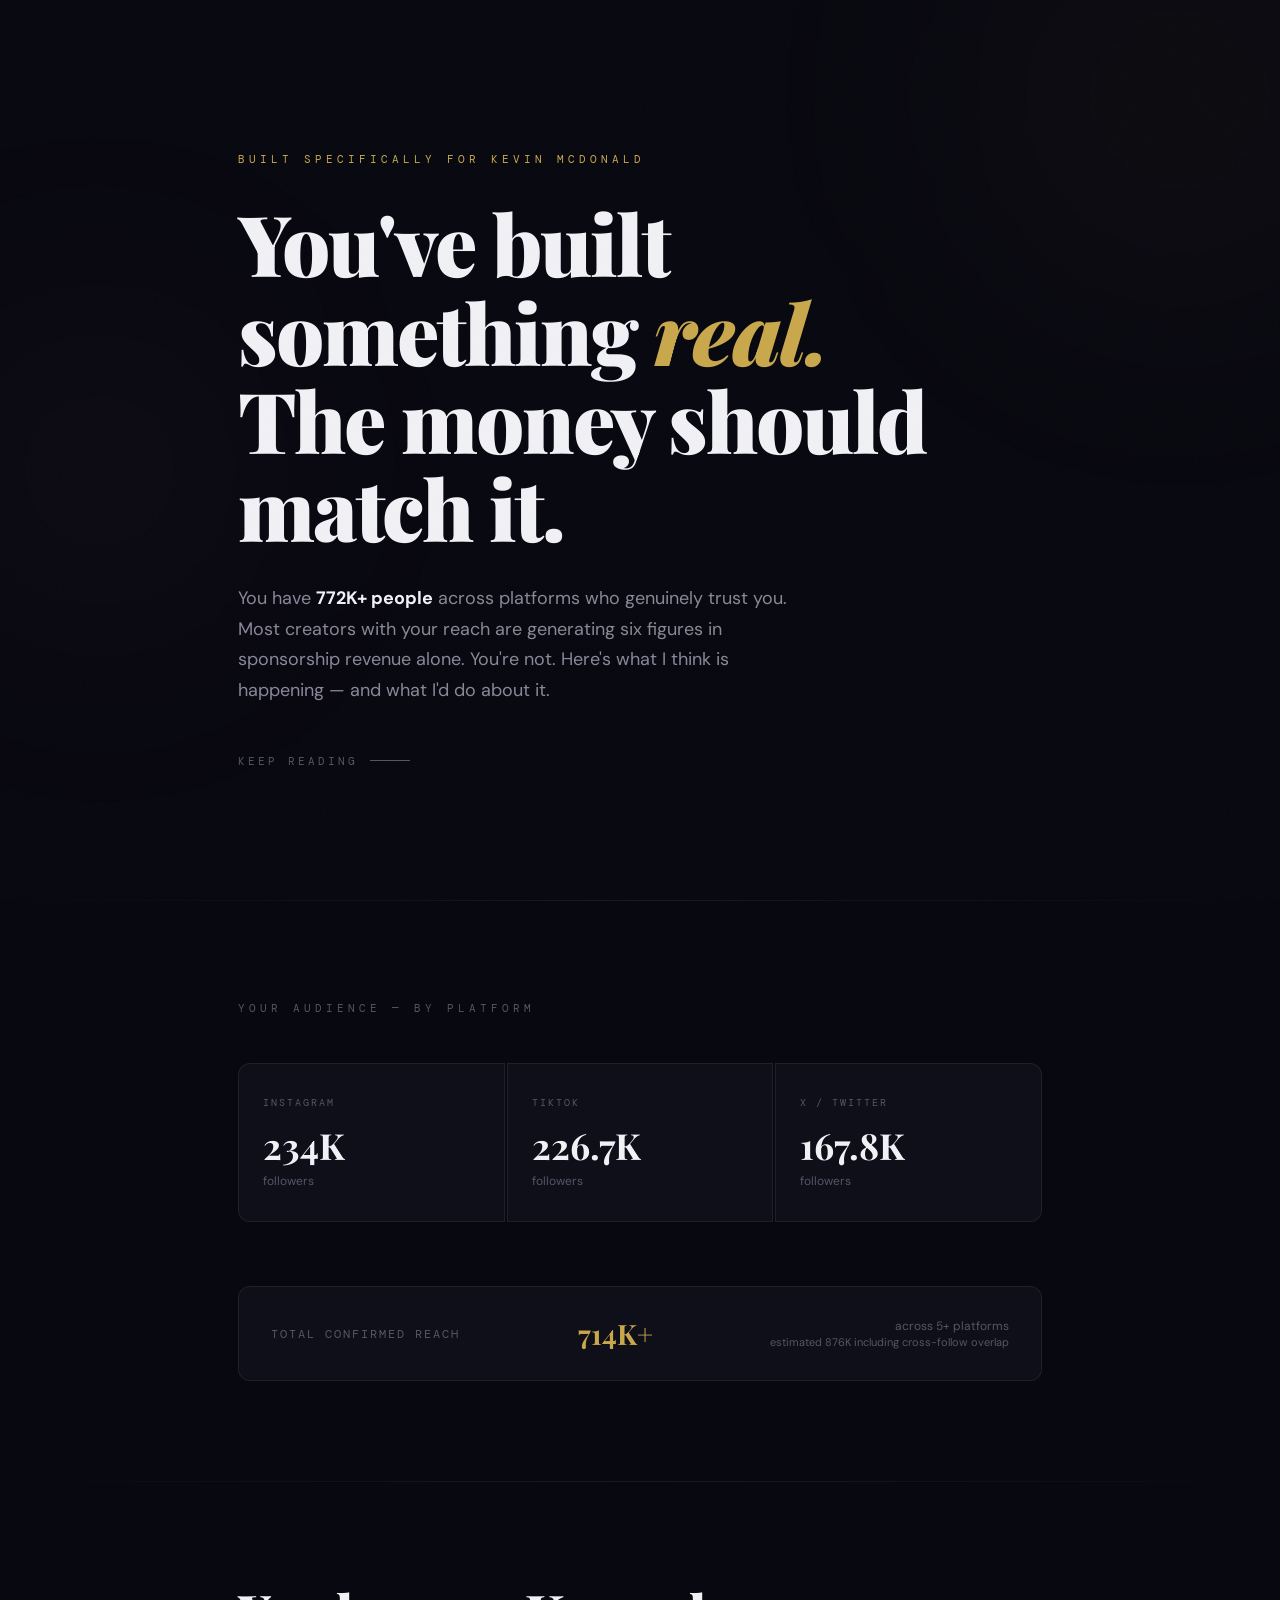
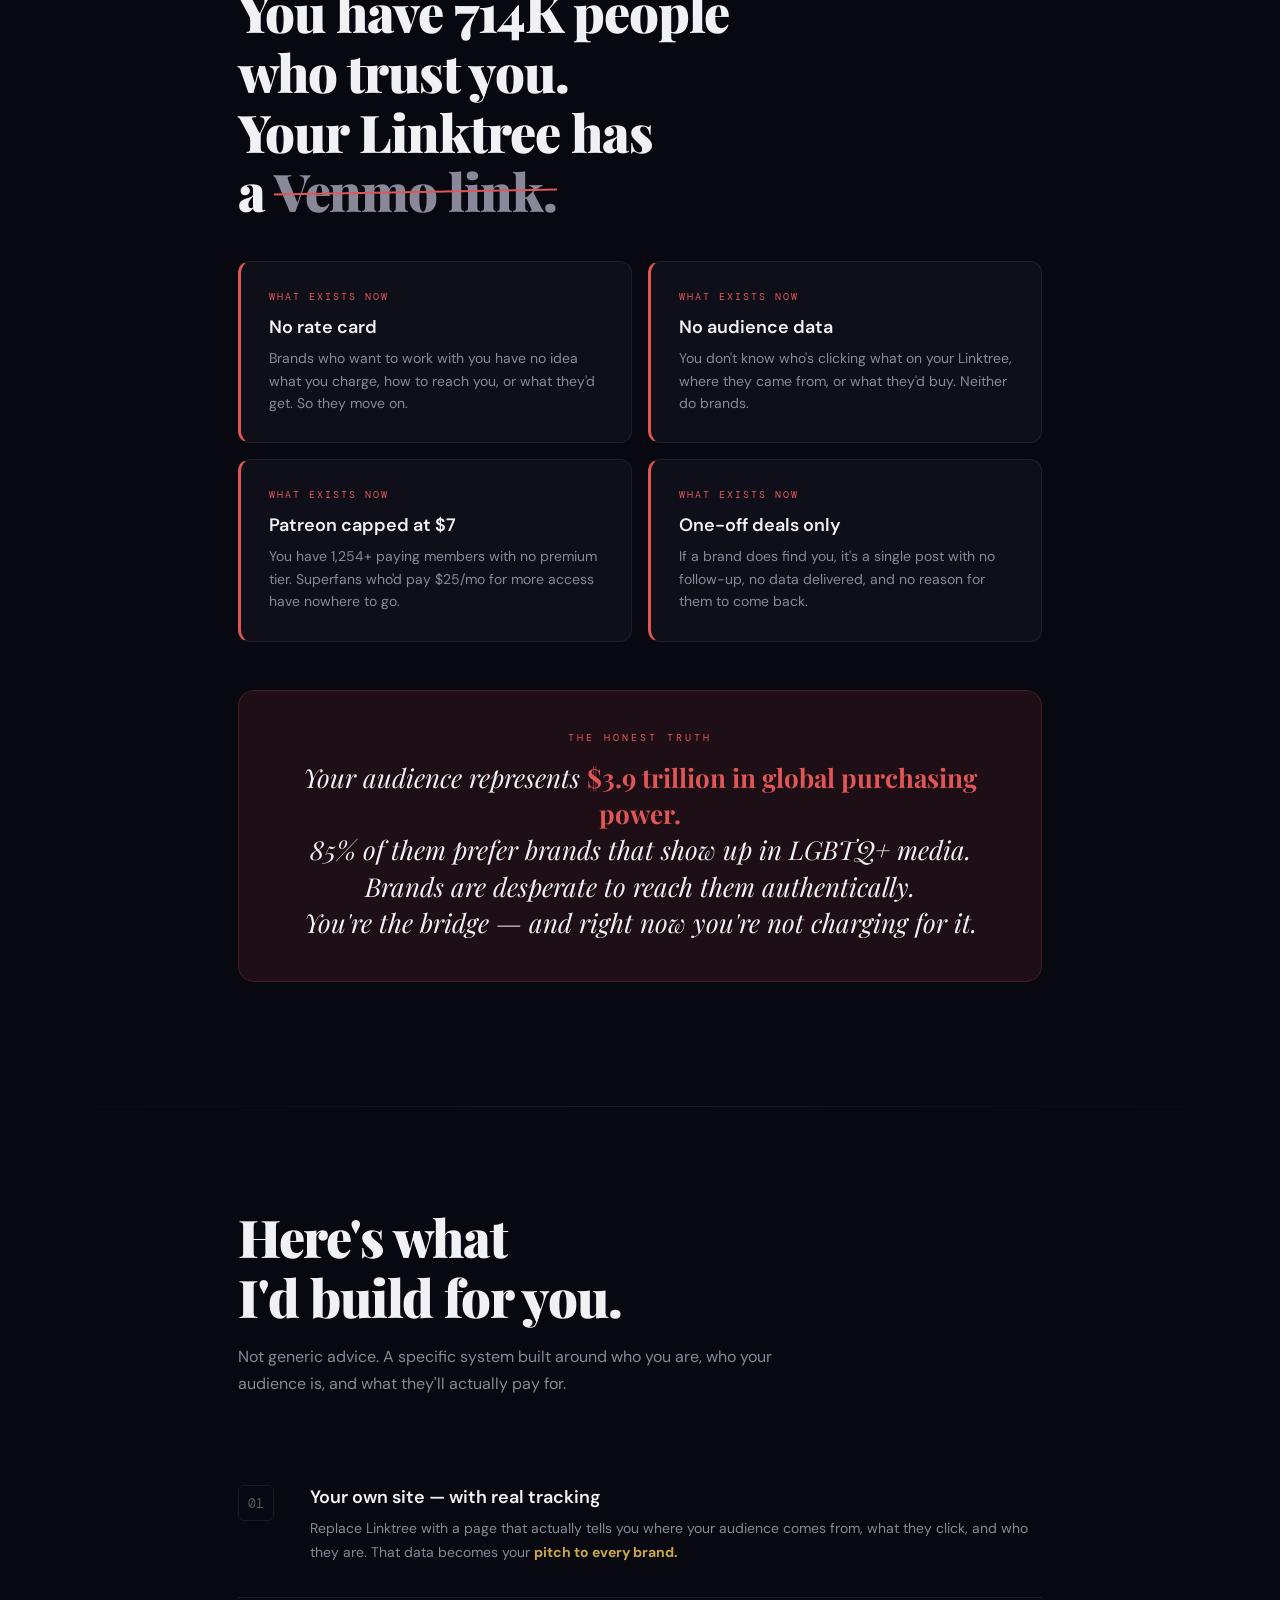
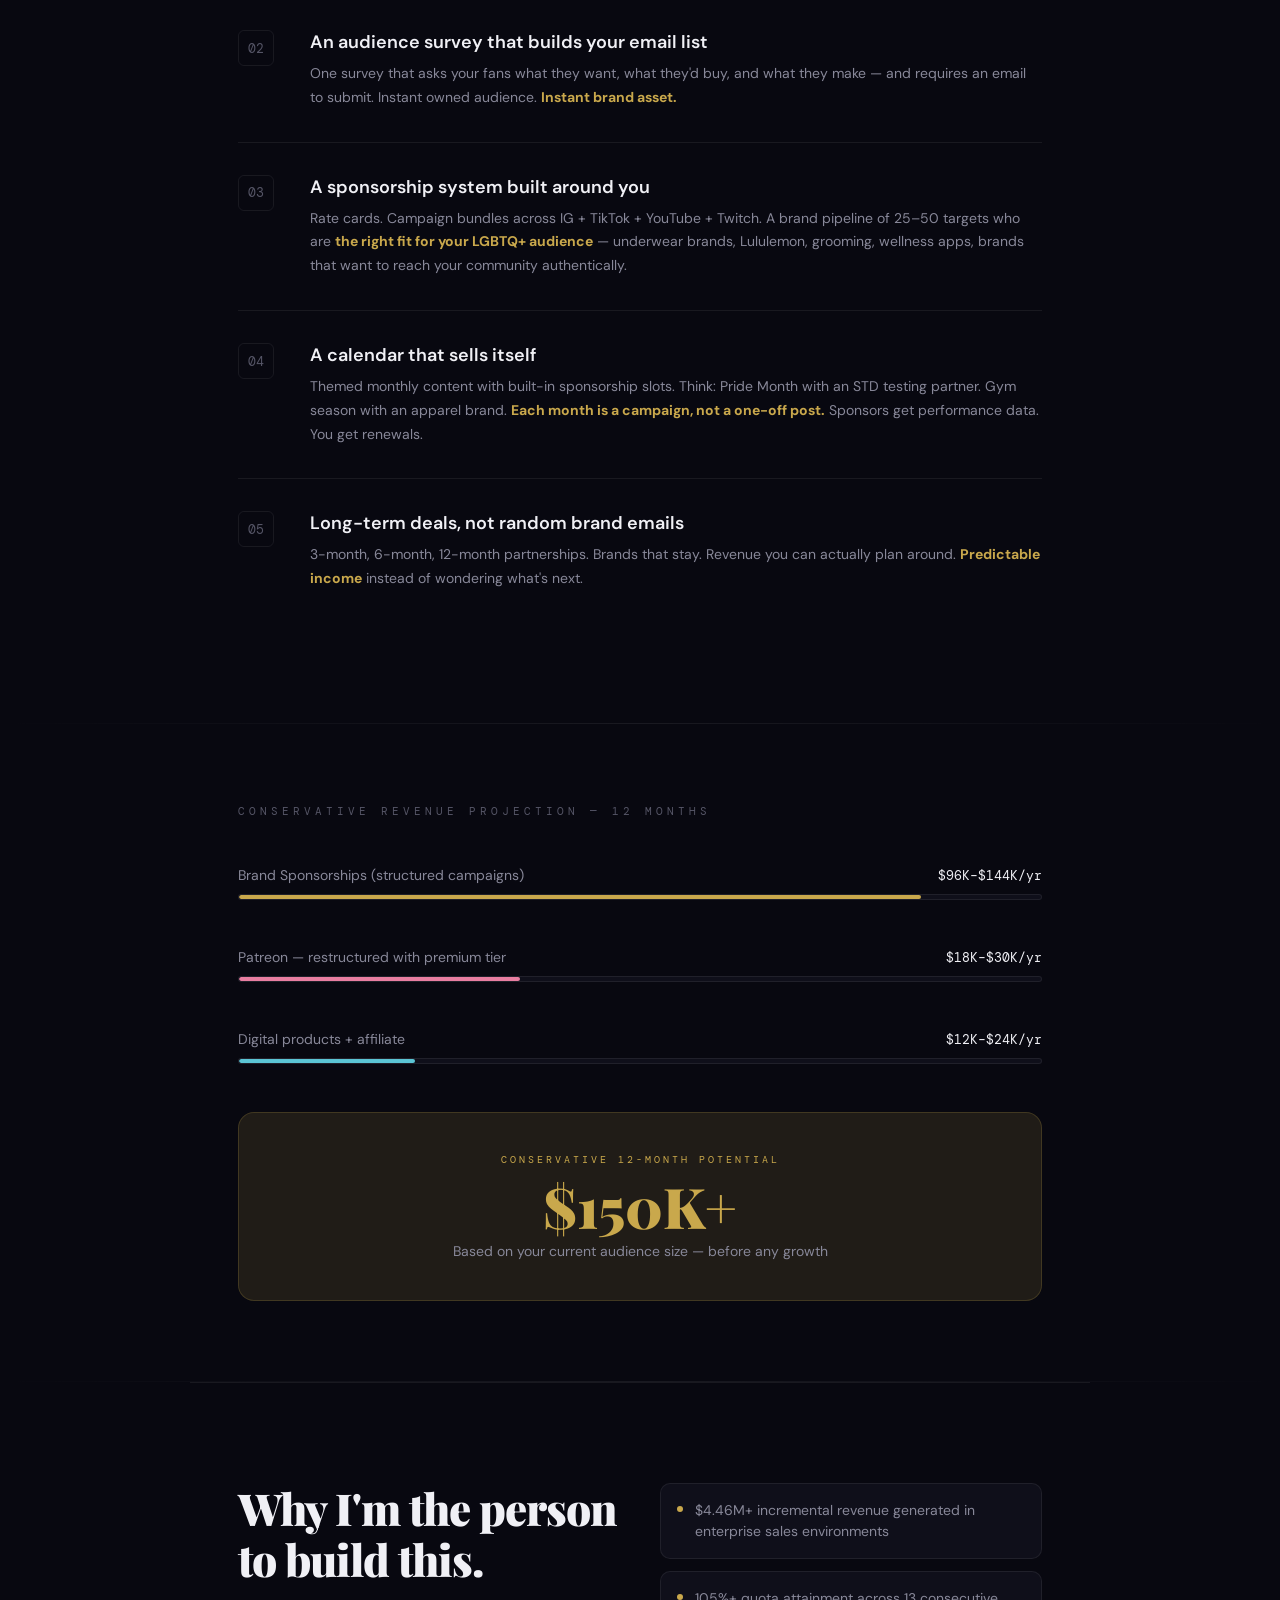
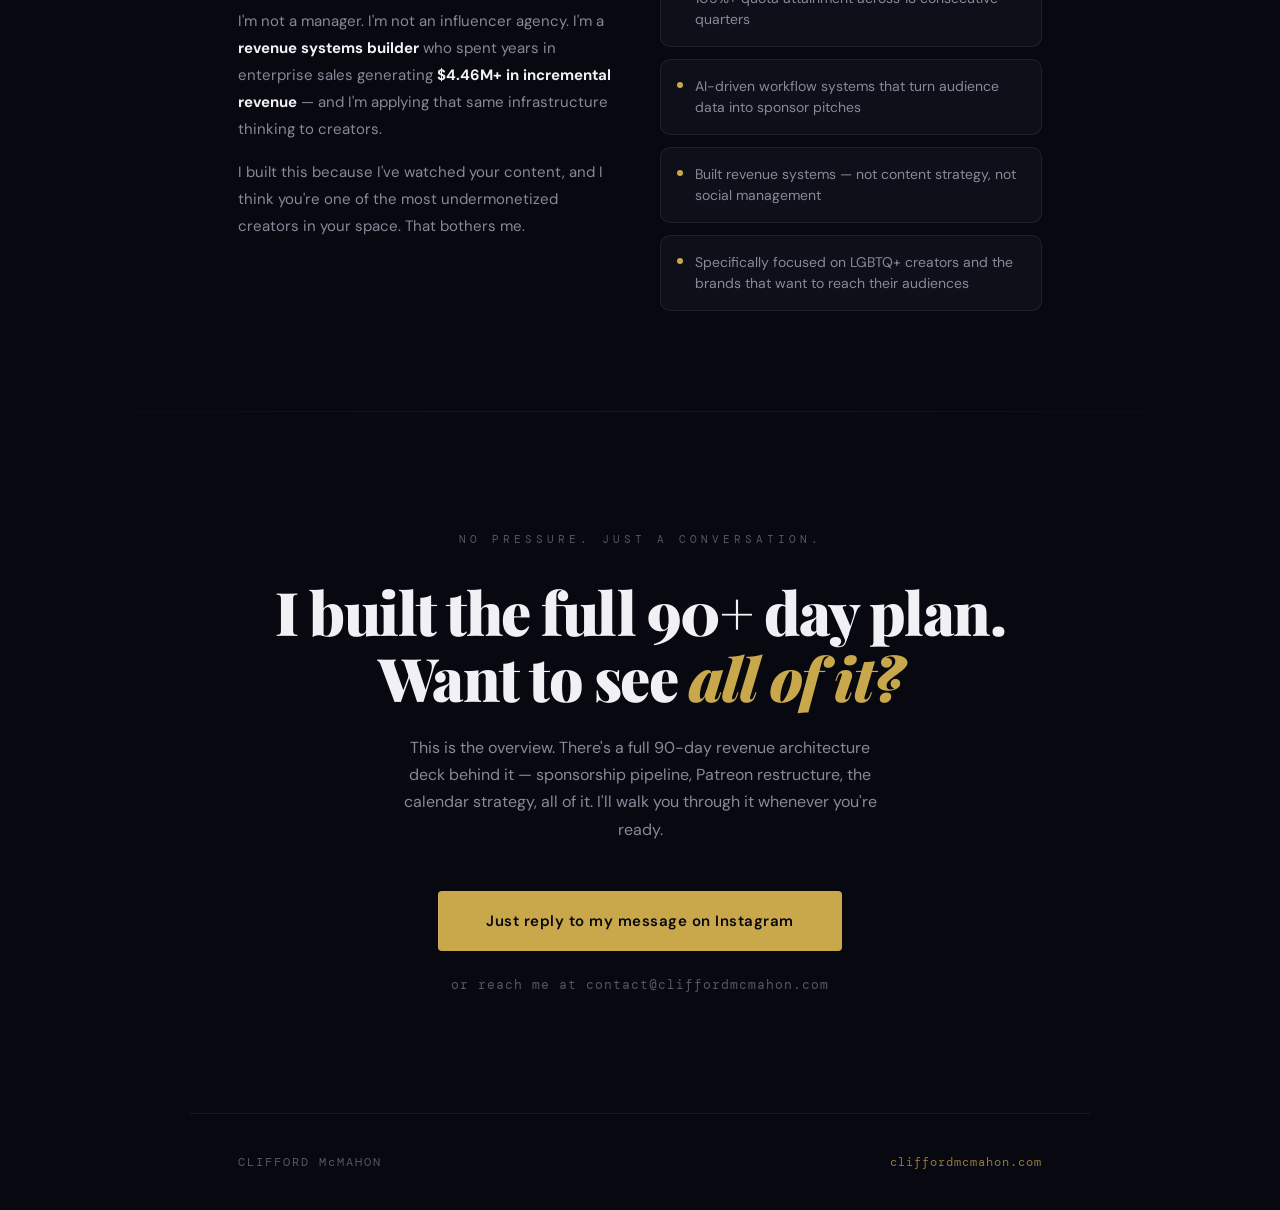
==== commit e7391556: "Update CTA text to mention 90+ day plan" ====
--- a/yourfriendkevin/index.html
+++ b/yourfriendkevin/index.html
@@ -1089,7 +1089,7 @@
   <section class="cta-section">
     <div class="cta-eyebrow reveal">No pressure. Just a conversation.</div>
     <h2 class="cta-headline reveal reveal-delay-1">
-      I built the full plan.<br>
+      I built the full 90+ day plan.<br>
       Want to see <em>all of it?</em>
     </h2>
     <p class="cta-sub reveal reveal-delay-2">
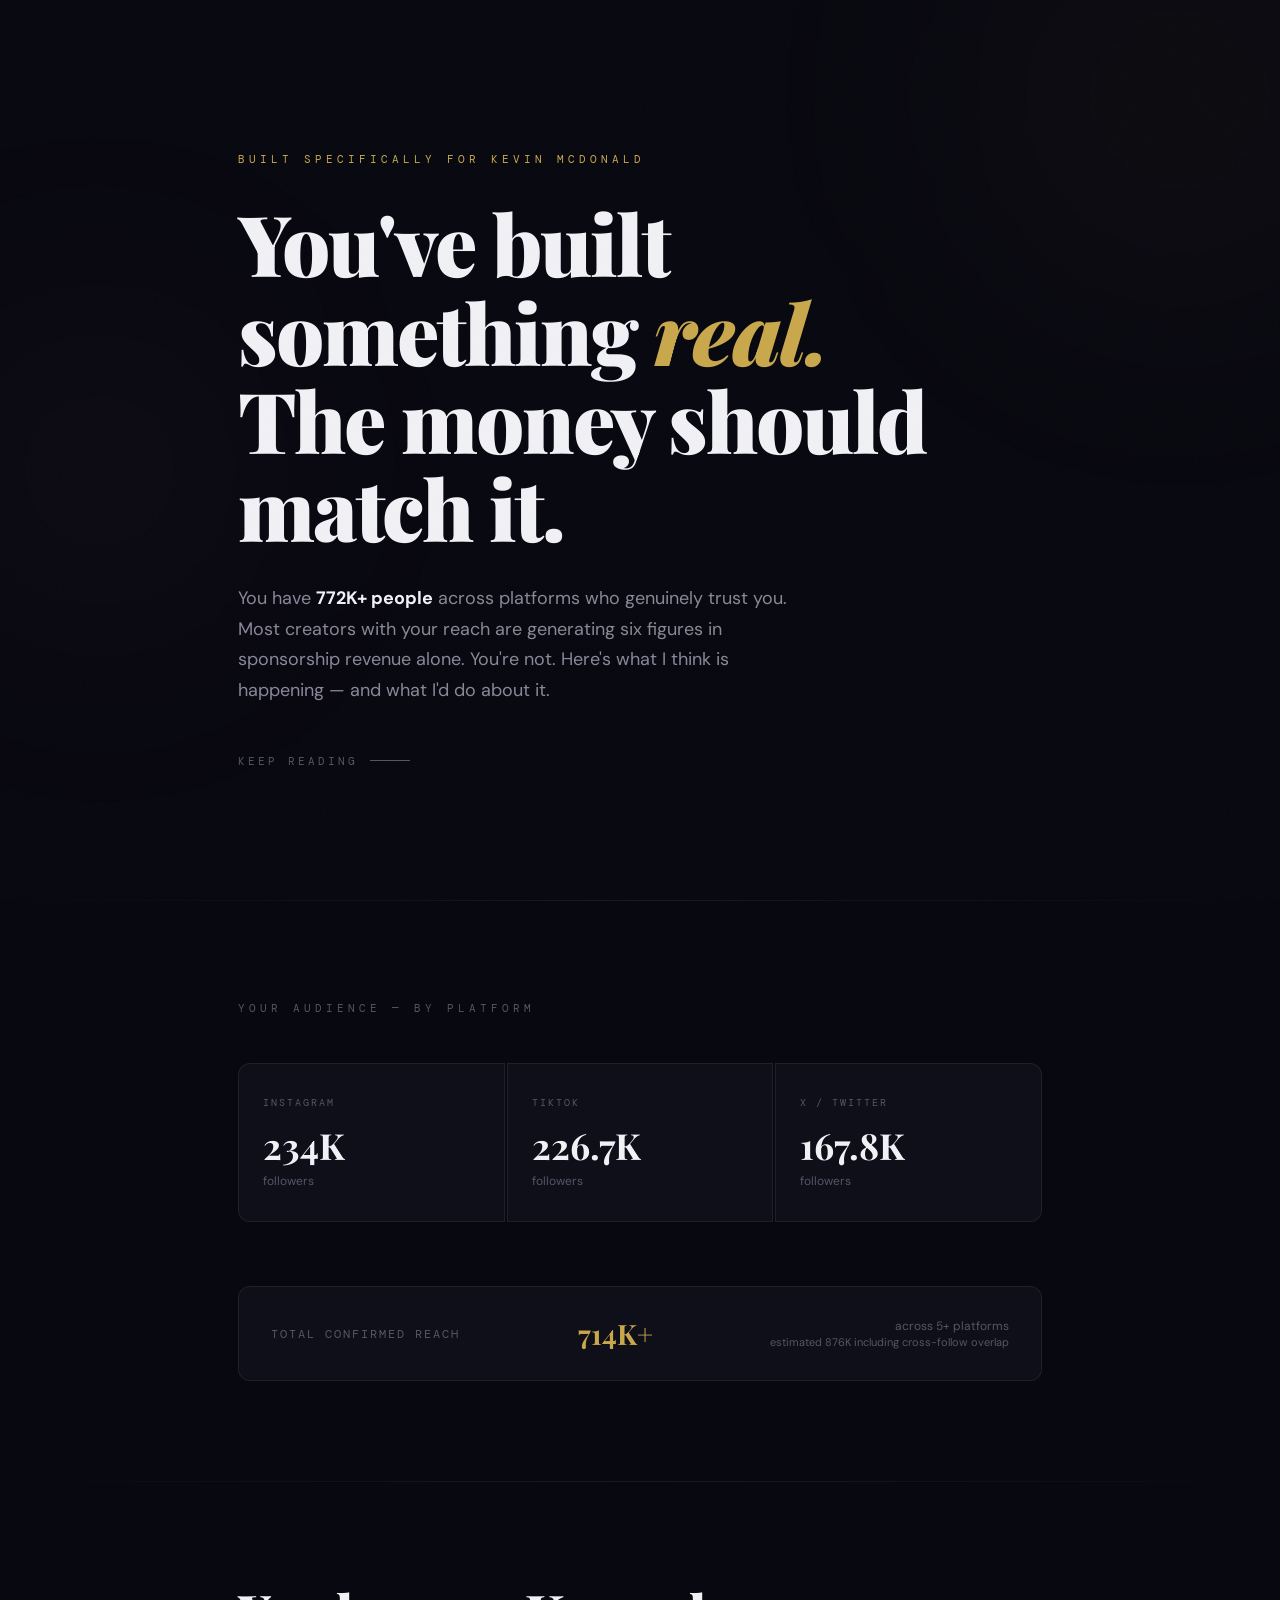
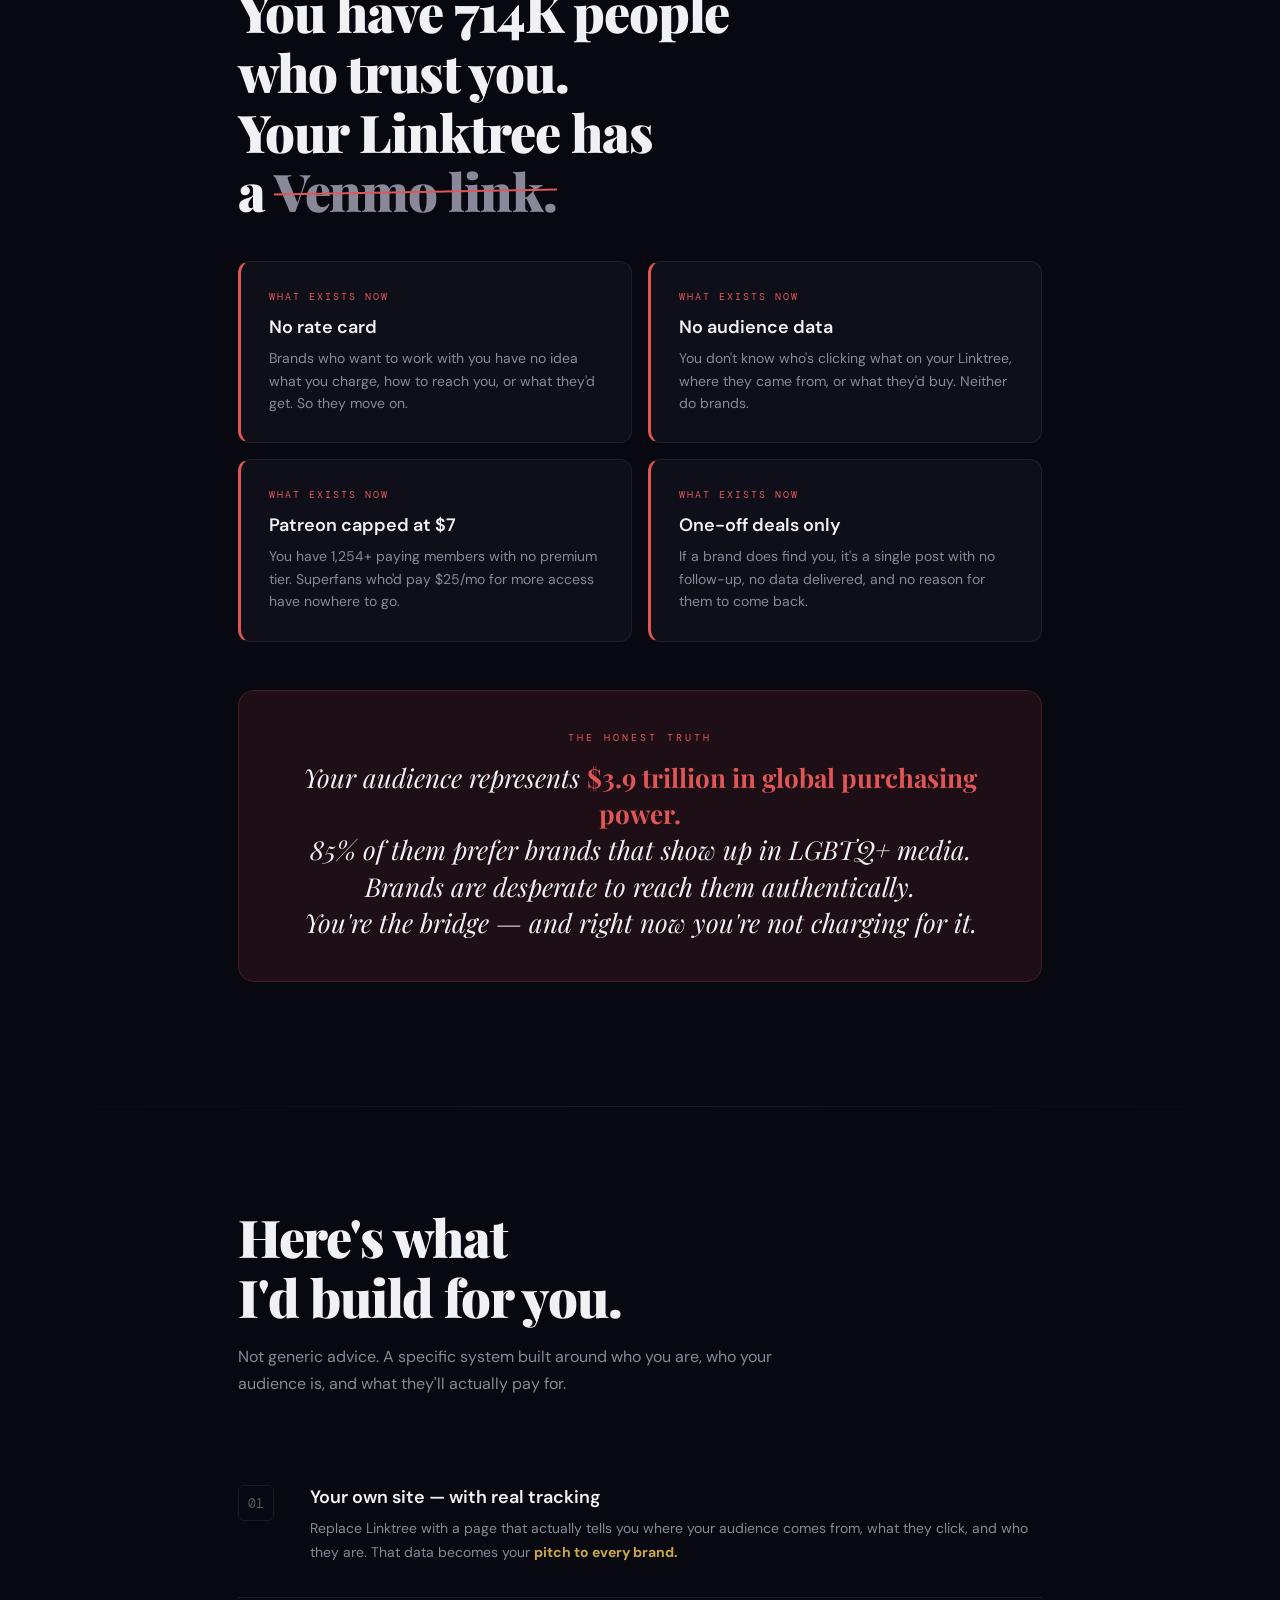
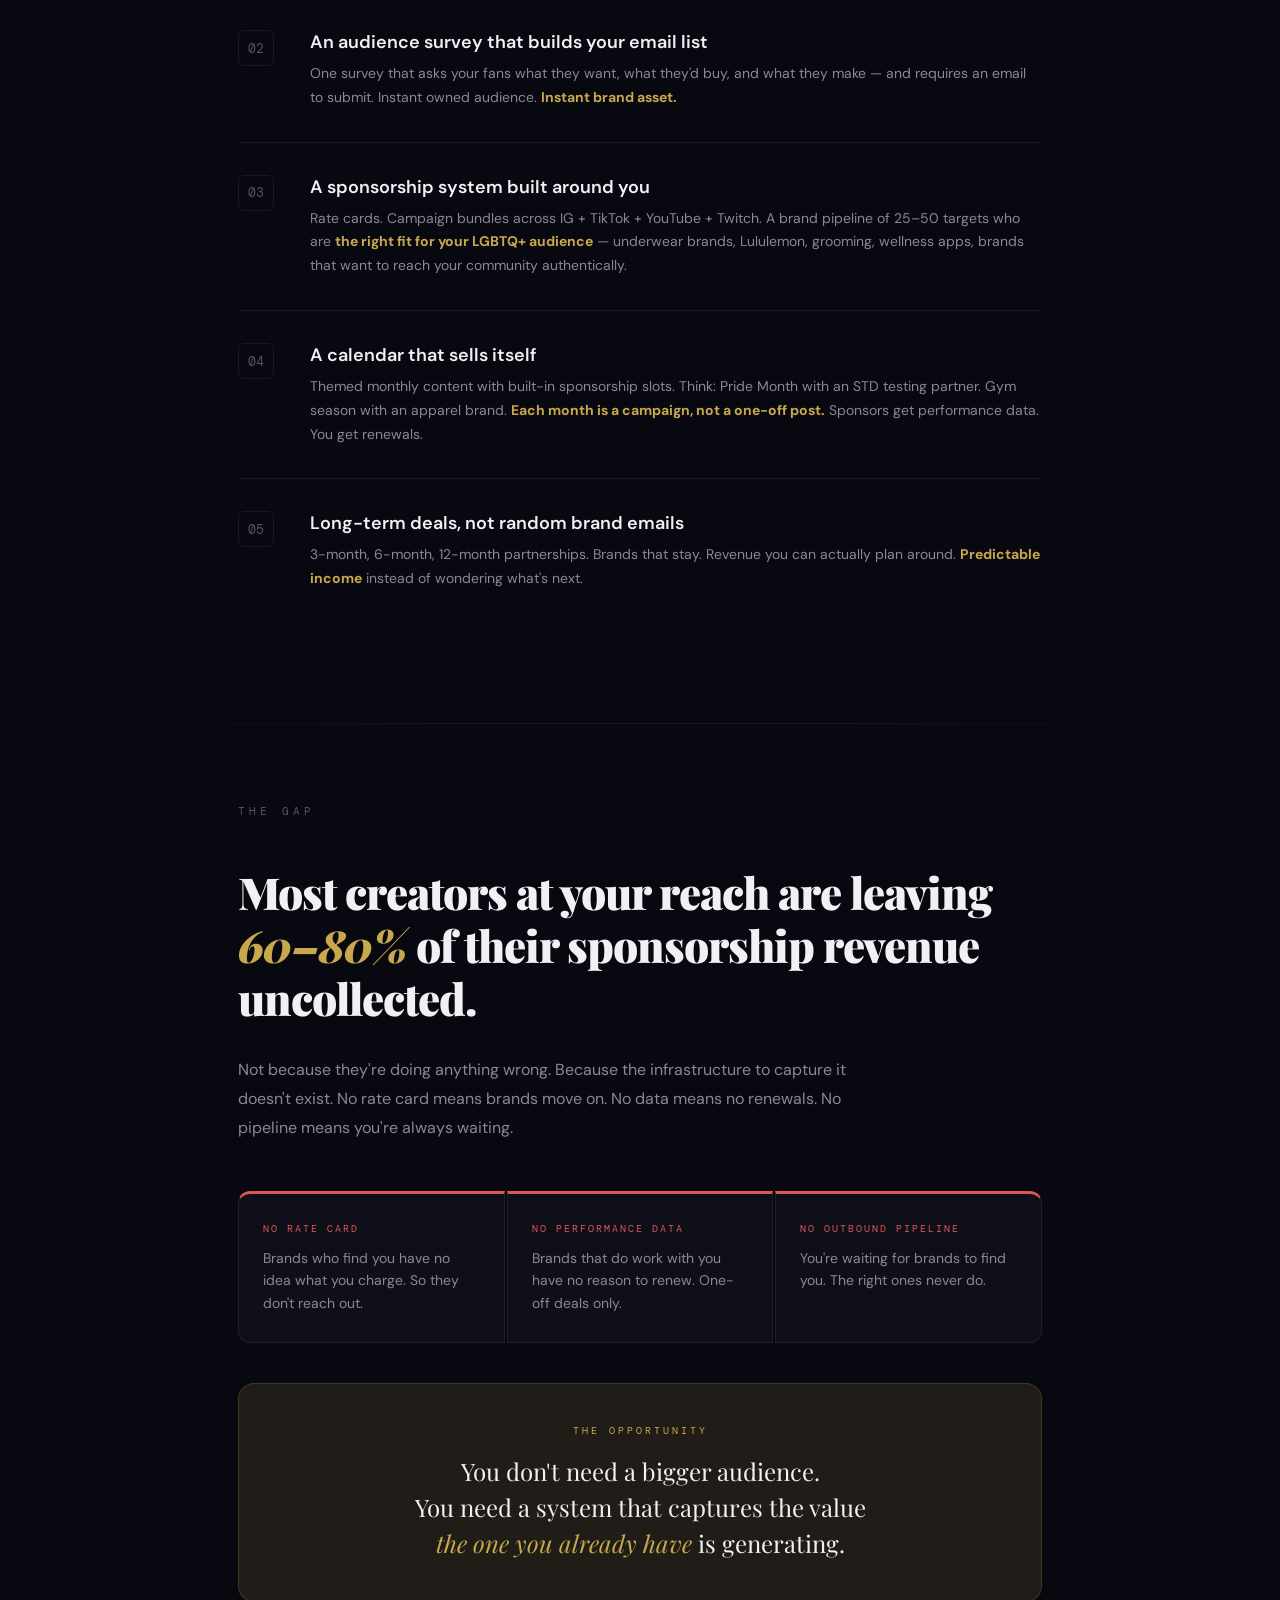
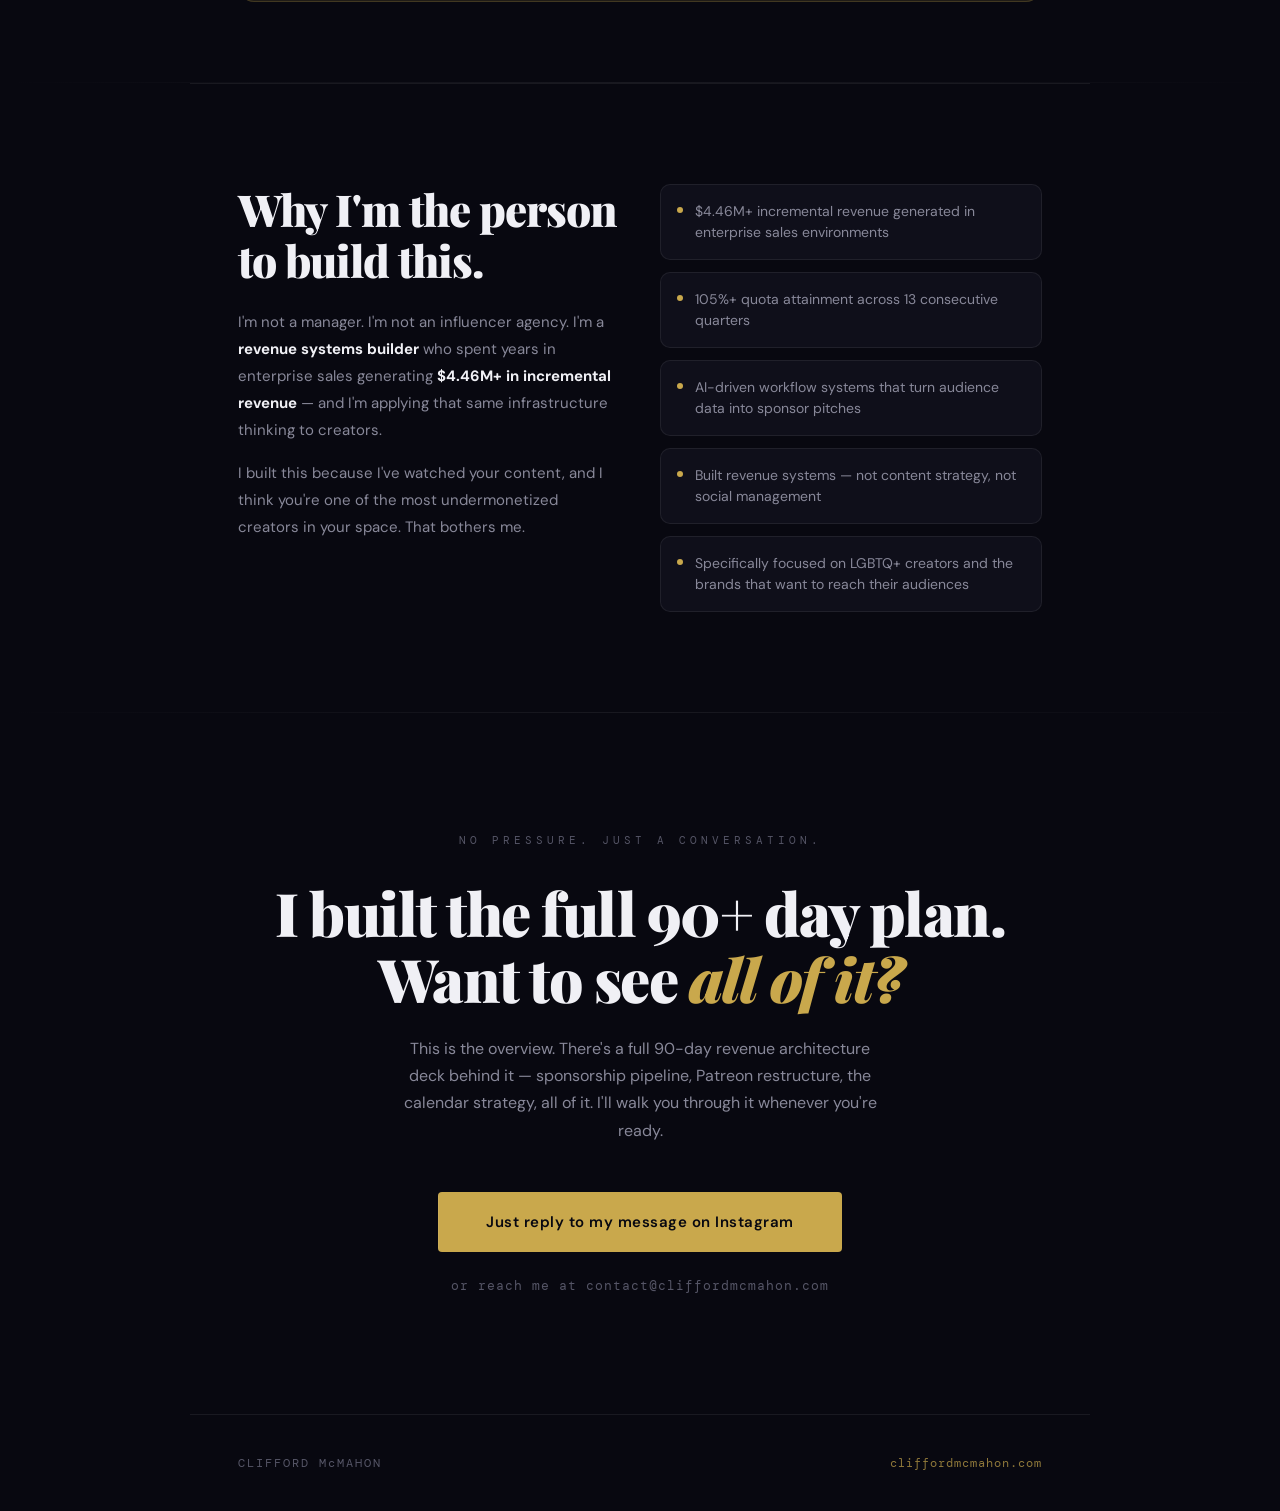
==== commit 86d408d4: "Update revenue section to gap section in Kevin's page" ====
--- a/yourfriendkevin/index.html
+++ b/yourfriendkevin/index.html
@@ -996,50 +996,43 @@
 
   <div class="divider"></div>
 
-  <!-- REVENUE PREVIEW -->
-  <section class="revenue-section">
-    <div class="section-label reveal">Conservative revenue projection — 12 months</div>
-
-    <div style="margin: 40px 0 48px;" class="reveal reveal-delay-1">
-
-      <div class="revenue-bar-container">
-        <div class="revenue-bar-label">
-          <span class="revenue-bar-name">Brand Sponsorships (structured campaigns)</span>
-          <span class="revenue-bar-value">$96K–$144K/yr</span>
-        </div>
-        <div class="revenue-bar-track">
-          <div class="revenue-bar-fill" style="background: var(--gold); width: 0;" data-width="85%"></div>
-        </div>
-      </div>
-
-      <div class="revenue-bar-container" style="margin-top: 20px;">
-        <div class="revenue-bar-label">
-          <span class="revenue-bar-name">Patreon — restructured with premium tier</span>
-          <span class="revenue-bar-value">$18K–$30K/yr</span>
-        </div>
-        <div class="revenue-bar-track">
-          <div class="revenue-bar-fill" style="background: var(--pink); width: 0;" data-width="35%"></div>
-        </div>
-      </div>
-
-      <div class="revenue-bar-container" style="margin-top: 20px;">
-        <div class="revenue-bar-label">
-          <span class="revenue-bar-name">Digital products + affiliate</span>
-          <span class="revenue-bar-value">$12K–$24K/yr</span>
-        </div>
-        <div class="revenue-bar-track">
-          <div class="revenue-bar-fill" style="background: var(--cyan); width: 0;" data-width="22%"></div>
-        </div>
-      </div>
-
+<!-- WHAT YOU'RE LEAVING BEHIND -->
+<section class="revenue-section">
+  <div class="section-label reveal">The gap</div>
+
+  <div style="margin: 40px 0;" class="reveal reveal-delay-1">
+    <p style="font-family:'Playfair Display',serif;font-size:clamp(28px,4vw,44px);font-weight:900;line-height:1.2;letter-spacing:-1px;margin-bottom:32px;">
+      Most creators at your reach are leaving <em style="color:var(--gold);font-style:italic;">60–80%</em> of their sponsorship revenue uncollected.
+    </p>
+    <p style="font-size:16px;color:var(--text-dim);line-height:1.8;max-width:620px;margin-bottom:48px;">
+      Not because they're doing anything wrong. Because the infrastructure to capture it doesn't exist. No rate card means brands move on. No data means no renewals. No pipeline means you're always waiting.
+    </p>
+
+    <div style="display:grid;grid-template-columns:1fr 1fr 1fr;gap:2px;">
+      <div style="padding:28px 24px;background:var(--surface);border:1px solid var(--border);border-top:3px solid var(--red);border-radius:12px 0 0 12px;">
+        <div style="font-family:'DM Mono',monospace;font-size:10px;letter-spacing:2px;text-transform:uppercase;color:var(--red);margin-bottom:12px;">No rate card</div>
+        <div style="font-size:14px;color:var(--text-dim);line-height:1.6;">Brands who find you have no idea what you charge. So they don't reach out.</div>
+      </div>
+      <div style="padding:28px 24px;background:var(--surface);border:1px solid var(--border);border-top:3px solid var(--red);">
+        <div style="font-family:'DM Mono',monospace;font-size:10px;letter-spacing:2px;text-transform:uppercase;color:var(--red);margin-bottom:12px;">No performance data</div>
+        <div style="font-size:14px;color:var(--text-dim);line-height:1.6;">Brands that do work with you have no reason to renew. One-off deals only.</div>
+      </div>
+      <div style="padding:28px 24px;background:var(--surface);border:1px solid var(--border);border-top:3px solid var(--red);border-radius:0 12px 12px 0;">
+        <div style="font-family:'DM Mono',monospace;font-size:10px;letter-spacing:2px;text-transform:uppercase;color:var(--red);margin-bottom:12px;">No outbound pipeline</div>
+        <div style="font-size:14px;color:var(--text-dim);line-height:1.6;">You're waiting for brands to find you. The right ones never do.</div>
+      </div>
     </div>
-
-    <div class="revenue-total-box reveal reveal-delay-2">
-      <div class="revenue-total-label">Conservative 12-month potential</div>
-      <div class="revenue-total-value">$150K+</div>
-      <div class="revenue-total-sub">Based on your current audience size — before any growth</div>
-    </div>
-  </section>
+  </div>
+
+  <div style="padding:40px;border-radius:16px;background:var(--gold-dim);border:1px solid rgba(201,168,76,0.2);text-align:center;" class="reveal reveal-delay-2">
+    <div style="font-family:'DM Mono',monospace;font-size:10px;letter-spacing:3px;text-transform:uppercase;color:var(--gold);margin-bottom:16px;">The opportunity</div>
+    <p style="font-family:'Playfair Display',serif;font-size:24px;line-height:1.5;color:var(--text);">
+      You don't need a bigger audience.<br>
+      You need a system that captures the value<br>
+      <em style="color:var(--gold);">the one you already have</em> is generating.
+    </p>
+  </div>
+</section>
 
   <div class="divider"></div>
 
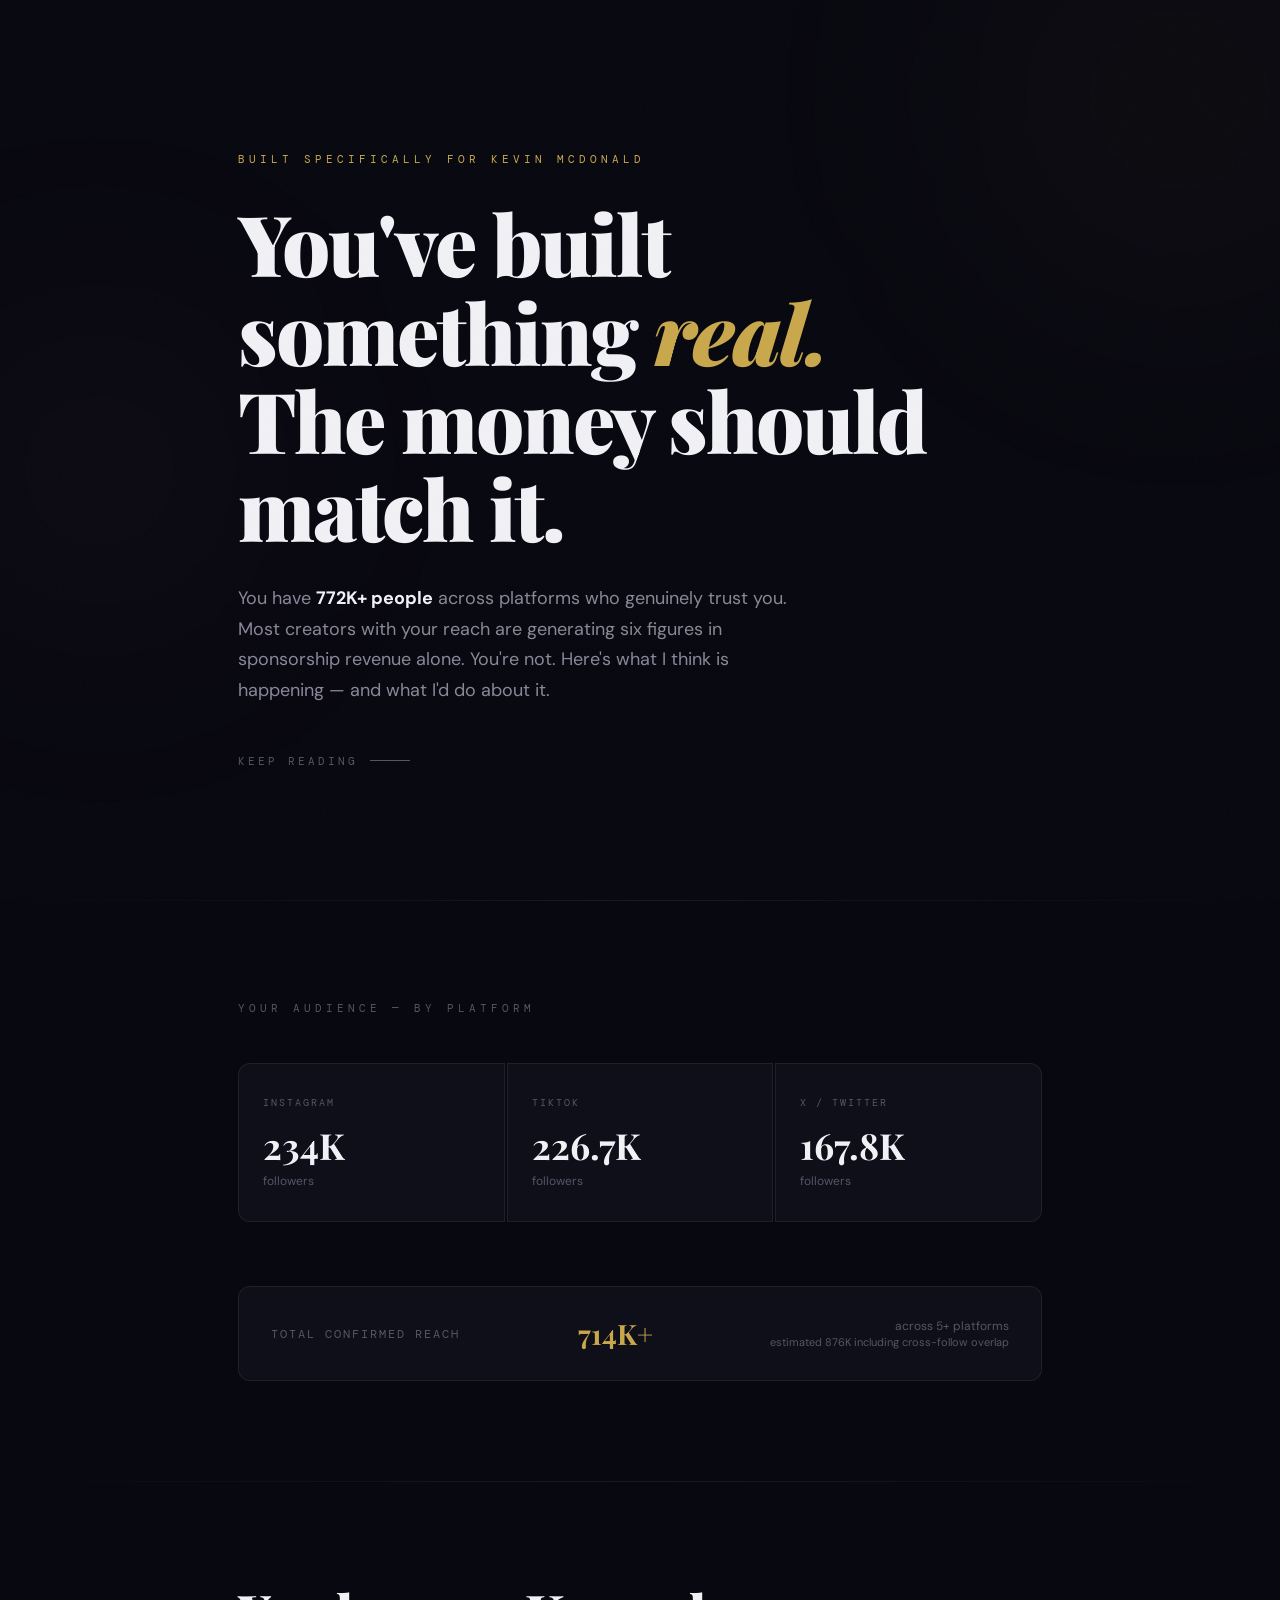
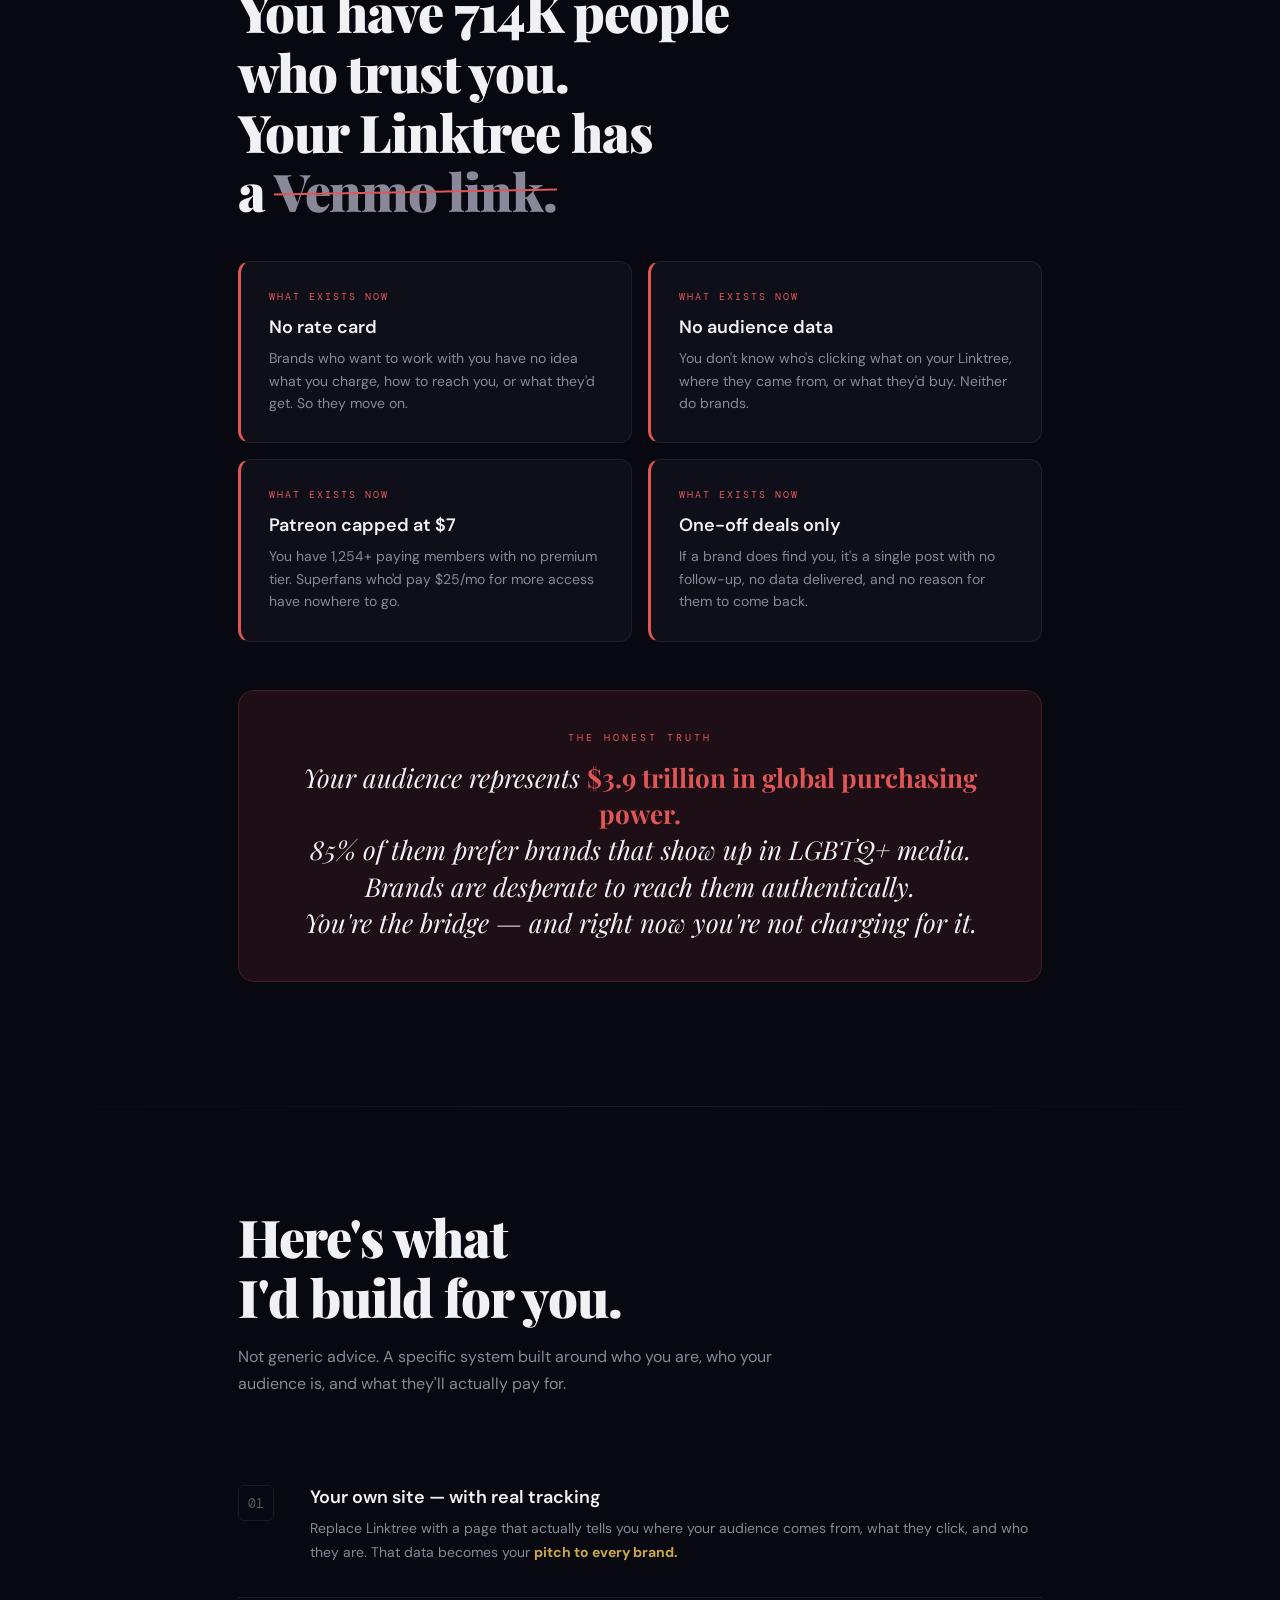
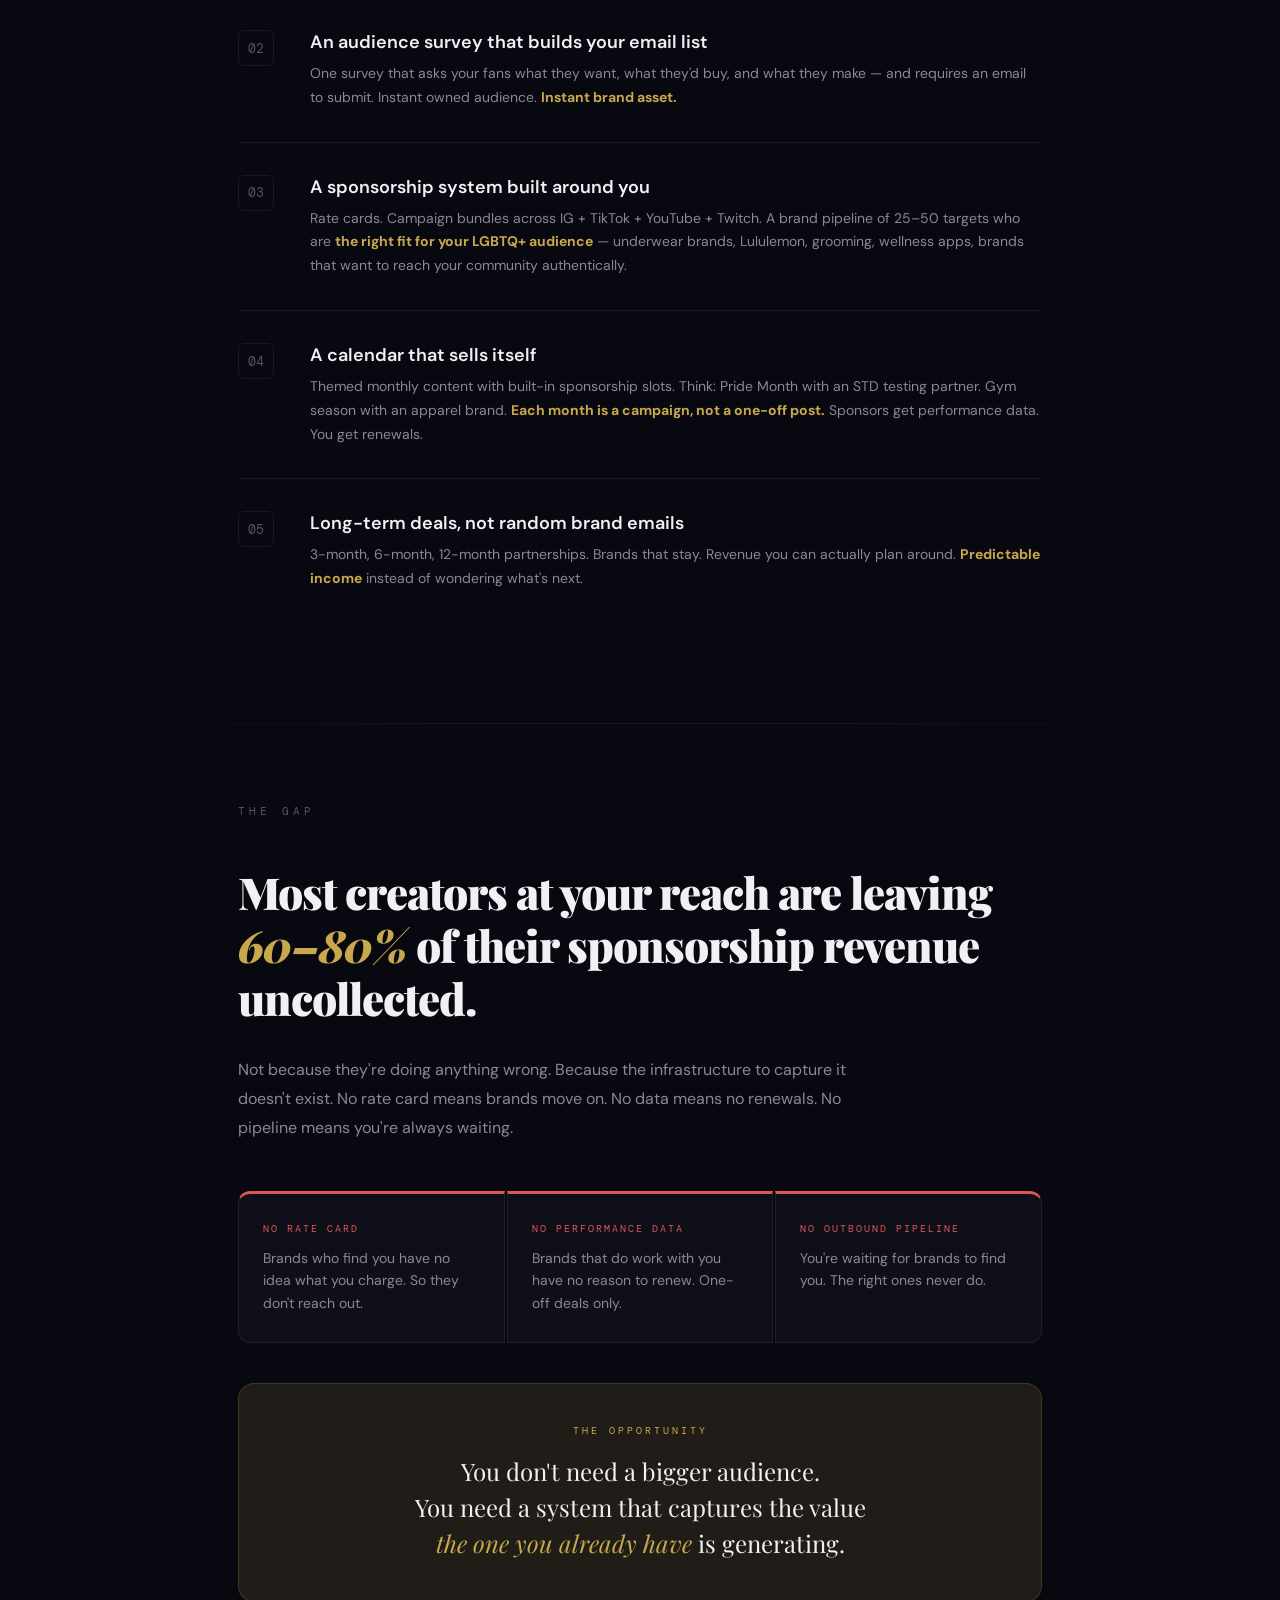
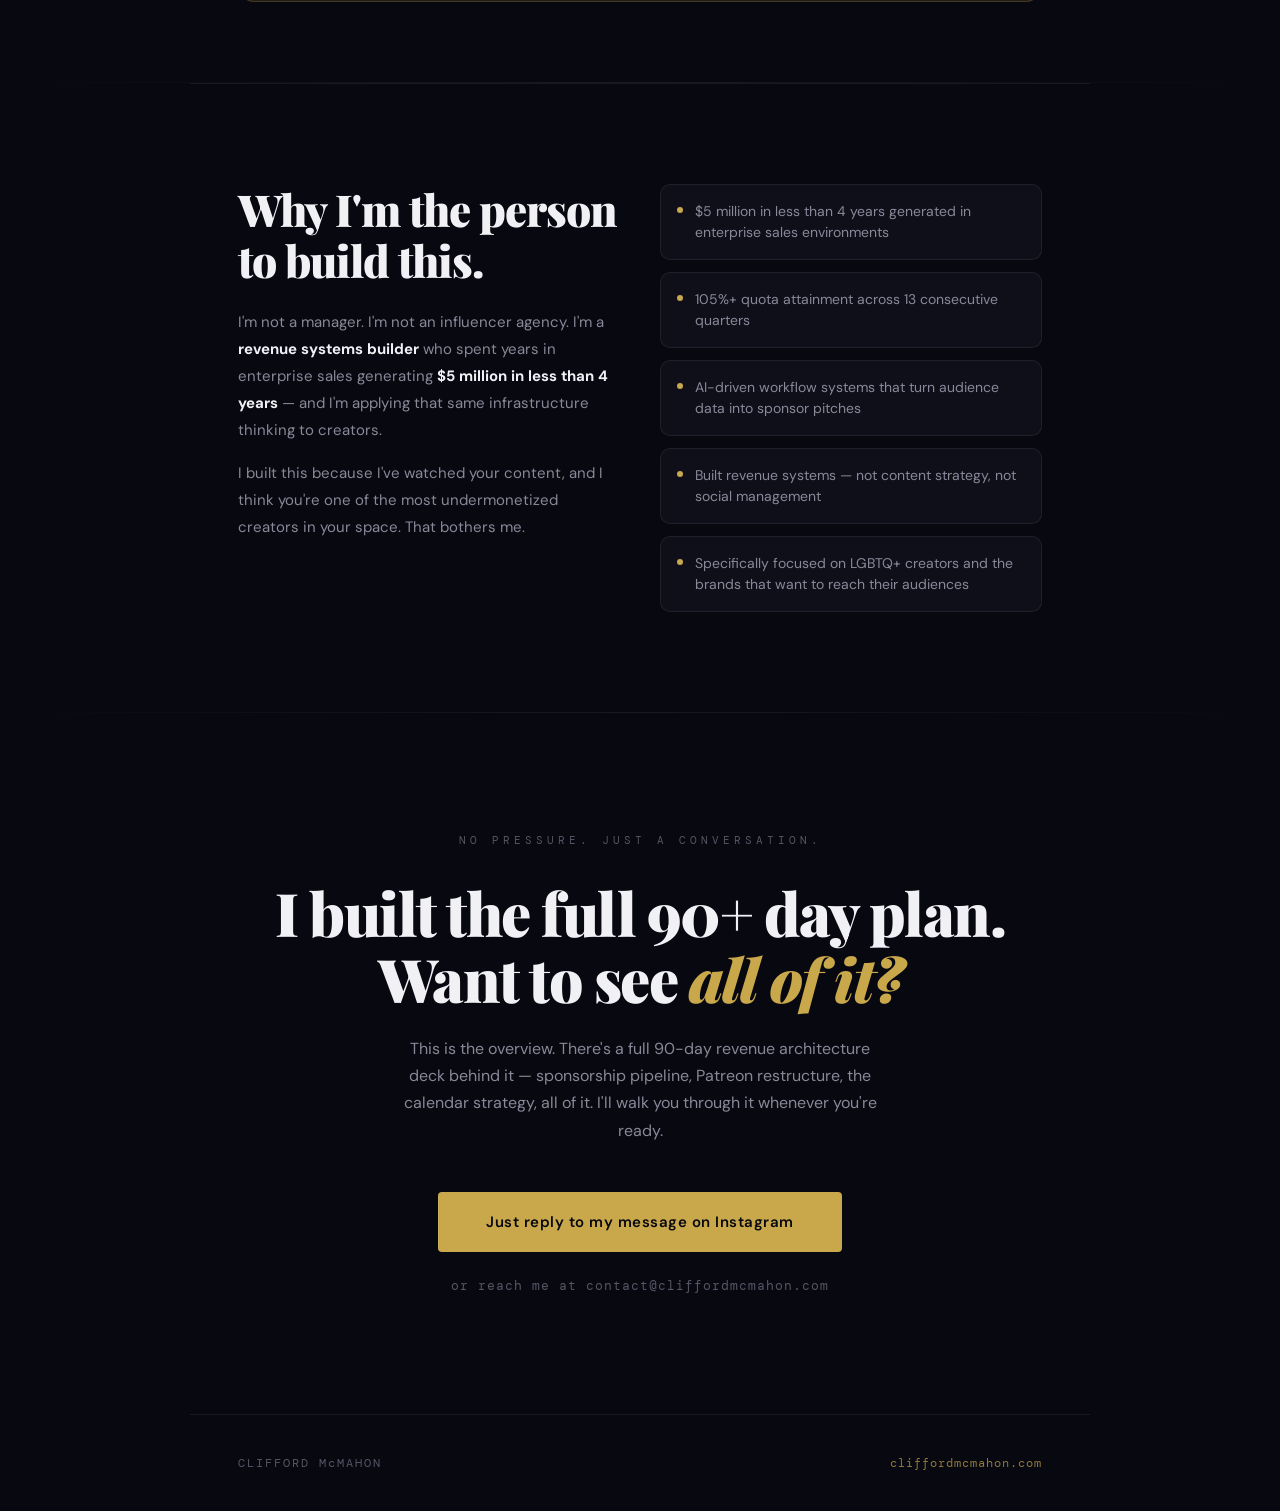
==== commit 1490b531: "Update stat and remove CTA button link" ====
--- a/yourfriendkevin/index.html
+++ b/yourfriendkevin/index.html
@@ -996,43 +996,96 @@
 
   <div class="divider"></div>
 
-<!-- WHAT YOU'RE LEAVING BEHIND -->
-<section class="revenue-section">
-  <div class="section-label reveal">The gap</div>
-
-  <div style="margin: 40px 0;" class="reveal reveal-delay-1">
-    <p style="font-family:'Playfair Display',serif;font-size:clamp(28px,4vw,44px);font-weight:900;line-height:1.2;letter-spacing:-1px;margin-bottom:32px;">
-      Most creators at your reach are leaving <em style="color:var(--gold);font-style:italic;">60–80%</em> of their sponsorship revenue uncollected.
-    </p>
-    <p style="font-size:16px;color:var(--text-dim);line-height:1.8;max-width:620px;margin-bottom:48px;">
-      Not because they're doing anything wrong. Because the infrastructure to capture it doesn't exist. No rate card means brands move on. No data means no renewals. No pipeline means you're always waiting.
-    </p>
-
-    <div style="display:grid;grid-template-columns:1fr 1fr 1fr;gap:2px;">
-      <div style="padding:28px 24px;background:var(--surface);border:1px solid var(--border);border-top:3px solid var(--red);border-radius:12px 0 0 12px;">
-        <div style="font-family:'DM Mono',monospace;font-size:10px;letter-spacing:2px;text-transform:uppercase;color:var(--red);margin-bottom:12px;">No rate card</div>
-        <div style="font-size:14px;color:var(--text-dim);line-height:1.6;">Brands who find you have no idea what you charge. So they don't reach out.</div>
-      </div>
-      <div style="padding:28px 24px;background:var(--surface);border:1px solid var(--border);border-top:3px solid var(--red);">
-        <div style="font-family:'DM Mono',monospace;font-size:10px;letter-spacing:2px;text-transform:uppercase;color:var(--red);margin-bottom:12px;">No performance data</div>
-        <div style="font-size:14px;color:var(--text-dim);line-height:1.6;">Brands that do work with you have no reason to renew. One-off deals only.</div>
-      </div>
-      <div style="padding:28px 24px;background:var(--surface);border:1px solid var(--border);border-top:3px solid var(--red);border-radius:0 12px 12px 0;">
-        <div style="font-family:'DM Mono',monospace;font-size:10px;letter-spacing:2px;text-transform:uppercase;color:var(--red);margin-bottom:12px;">No outbound pipeline</div>
-        <div style="font-size:14px;color:var(--text-dim);line-height:1.6;">You're waiting for brands to find you. The right ones never do.</div>
+  <!-- WHAT YOU'RE LEAVING BEHIND -->
+  <section class="revenue-section">
+    <div class="section-label reveal">The gap</div>
+
+    <div style="margin: 40px 0;" class="reveal reveal-delay-1">
+      <p
+        style="font-family:'Playfair Display',serif;font-size:clamp(28px,4vw,44px);font-weight:900;line-height:1.2;letter-spacing:-1px;margin-bottom:32px;">
+        Most creators at your reach are leaving <em style="color:var(--gold);font-style:italic;">60–80%</em> of their
+        sponsorship revenue uncollected.
+      </p>
+      <p style="font-size:16px;color:var(--text-dim);line-height:1.8;max-width:620px;margin-bottom:48px;">
+        Not because they're doing anything wrong. Because the infrastructure to capture it doesn't exist. No rate card
+        means brands move on. No data means no renewals. No pipeline means you're always waiting.
+      </p>
+
+      <style>
+        .gap-grid-responsive {
+          display: grid;
+          grid-template-columns: 1fr 1fr 1fr;
+          gap: 2px;
+        }
+
+        .gap-card-responsive {
+          padding: 28px 24px;
+          background: var(--surface);
+          border: 1px solid var(--border);
+          border-top: 3px solid var(--red);
+        }
+
+        .gap-card-responsive:first-child {
+          border-radius: 12px 0 0 12px;
+        }
+
+        .gap-card-responsive:last-child {
+          border-radius: 0 12px 12px 0;
+        }
+
+        @media (max-width: 680px) {
+          .gap-grid-responsive {
+            grid-template-columns: 1fr;
+            gap: 8px;
+          }
+
+          .gap-card-responsive:first-child {
+            border-radius: 12px 12px 0 0;
+          }
+
+          .gap-card-responsive:last-child {
+            border-radius: 0 0 12px 12px;
+          }
+        }
+      </style>
+      <div class="gap-grid-responsive">
+        <div class="gap-card-responsive">
+          <div
+            style="font-family:'DM Mono',monospace;font-size:10px;letter-spacing:2px;text-transform:uppercase;color:var(--red);margin-bottom:12px;">
+            No rate card</div>
+          <div style="font-size:14px;color:var(--text-dim);line-height:1.6;">Brands who find you have no idea what you
+            charge. So they don't reach out.</div>
+        </div>
+        <div class="gap-card-responsive">
+          <div
+            style="font-family:'DM Mono',monospace;font-size:10px;letter-spacing:2px;text-transform:uppercase;color:var(--red);margin-bottom:12px;">
+            No performance data</div>
+          <div style="font-size:14px;color:var(--text-dim);line-height:1.6;">Brands that do work with you have no reason
+            to renew. One-off deals only.</div>
+        </div>
+        <div class="gap-card-responsive">
+          <div
+            style="font-family:'DM Mono',monospace;font-size:10px;letter-spacing:2px;text-transform:uppercase;color:var(--red);margin-bottom:12px;">
+            No outbound pipeline</div>
+          <div style="font-size:14px;color:var(--text-dim);line-height:1.6;">You're waiting for brands to find you. The
+            right ones never do.</div>
+        </div>
       </div>
     </div>
-  </div>
-
-  <div style="padding:40px;border-radius:16px;background:var(--gold-dim);border:1px solid rgba(201,168,76,0.2);text-align:center;" class="reveal reveal-delay-2">
-    <div style="font-family:'DM Mono',monospace;font-size:10px;letter-spacing:3px;text-transform:uppercase;color:var(--gold);margin-bottom:16px;">The opportunity</div>
-    <p style="font-family:'Playfair Display',serif;font-size:24px;line-height:1.5;color:var(--text);">
-      You don't need a bigger audience.<br>
-      You need a system that captures the value<br>
-      <em style="color:var(--gold);">the one you already have</em> is generating.
-    </p>
-  </div>
-</section>
+
+    <div
+      style="padding:40px;border-radius:16px;background:var(--gold-dim);border:1px solid rgba(201,168,76,0.2);text-align:center;"
+      class="reveal reveal-delay-2">
+      <div
+        style="font-family:'DM Mono',monospace;font-size:10px;letter-spacing:3px;text-transform:uppercase;color:var(--gold);margin-bottom:16px;">
+        The opportunity</div>
+      <p style="font-family:'Playfair Display',serif;font-size:24px;line-height:1.5;color:var(--text);">
+        You don't need a bigger audience.<br>
+        You need a system that captures the value<br>
+        <em style="color:var(--gold);">the one you already have</em> is generating.
+      </p>
+    </div>
+  </section>
 
   <div class="divider"></div>
 
@@ -1043,7 +1096,7 @@
         <h2 class="who-headline">Why I'm the person to build this.</h2>
         <p class="who-text">
           I'm not a manager. I'm not an influencer agency. I'm a <strong>revenue systems builder</strong> who spent
-          years in enterprise sales generating <strong>$4.46M+ in incremental revenue</strong> — and I'm applying that
+          years in enterprise sales generating <strong>$5 million in less than 4 years</strong> — and I'm applying that
           same infrastructure thinking to creators.
         </p>
         <p class="who-text">
@@ -1054,7 +1107,7 @@
       <div class="credential-list reveal reveal-delay-2">
         <div class="credential-item">
           <div class="credential-dot"></div>
-          <span>$4.46M+ incremental revenue generated in enterprise sales environments</span>
+          <span>$5 million in less than 4 years generated in enterprise sales environments</span>
         </div>
         <div class="credential-item">
           <div class="credential-dot"></div>
@@ -1089,9 +1142,9 @@
       This is the overview. There's a full 90-day revenue architecture deck behind it — sponsorship pipeline, Patreon
       restructure, the calendar strategy, all of it. I'll walk you through it whenever you're ready.
     </p>
-    <a href="https://www.instagram.com/yourfriendkevin_/" class="cta-button reveal reveal-delay-3" target="_blank">
+    <div class="cta-button reveal reveal-delay-3">
       Just reply to my message on Instagram
-    </a>
+    </div>
     <div class="cta-note reveal reveal-delay-4">or reach me at contact@cliffordmcmahon.com</div>
   </section>
 
